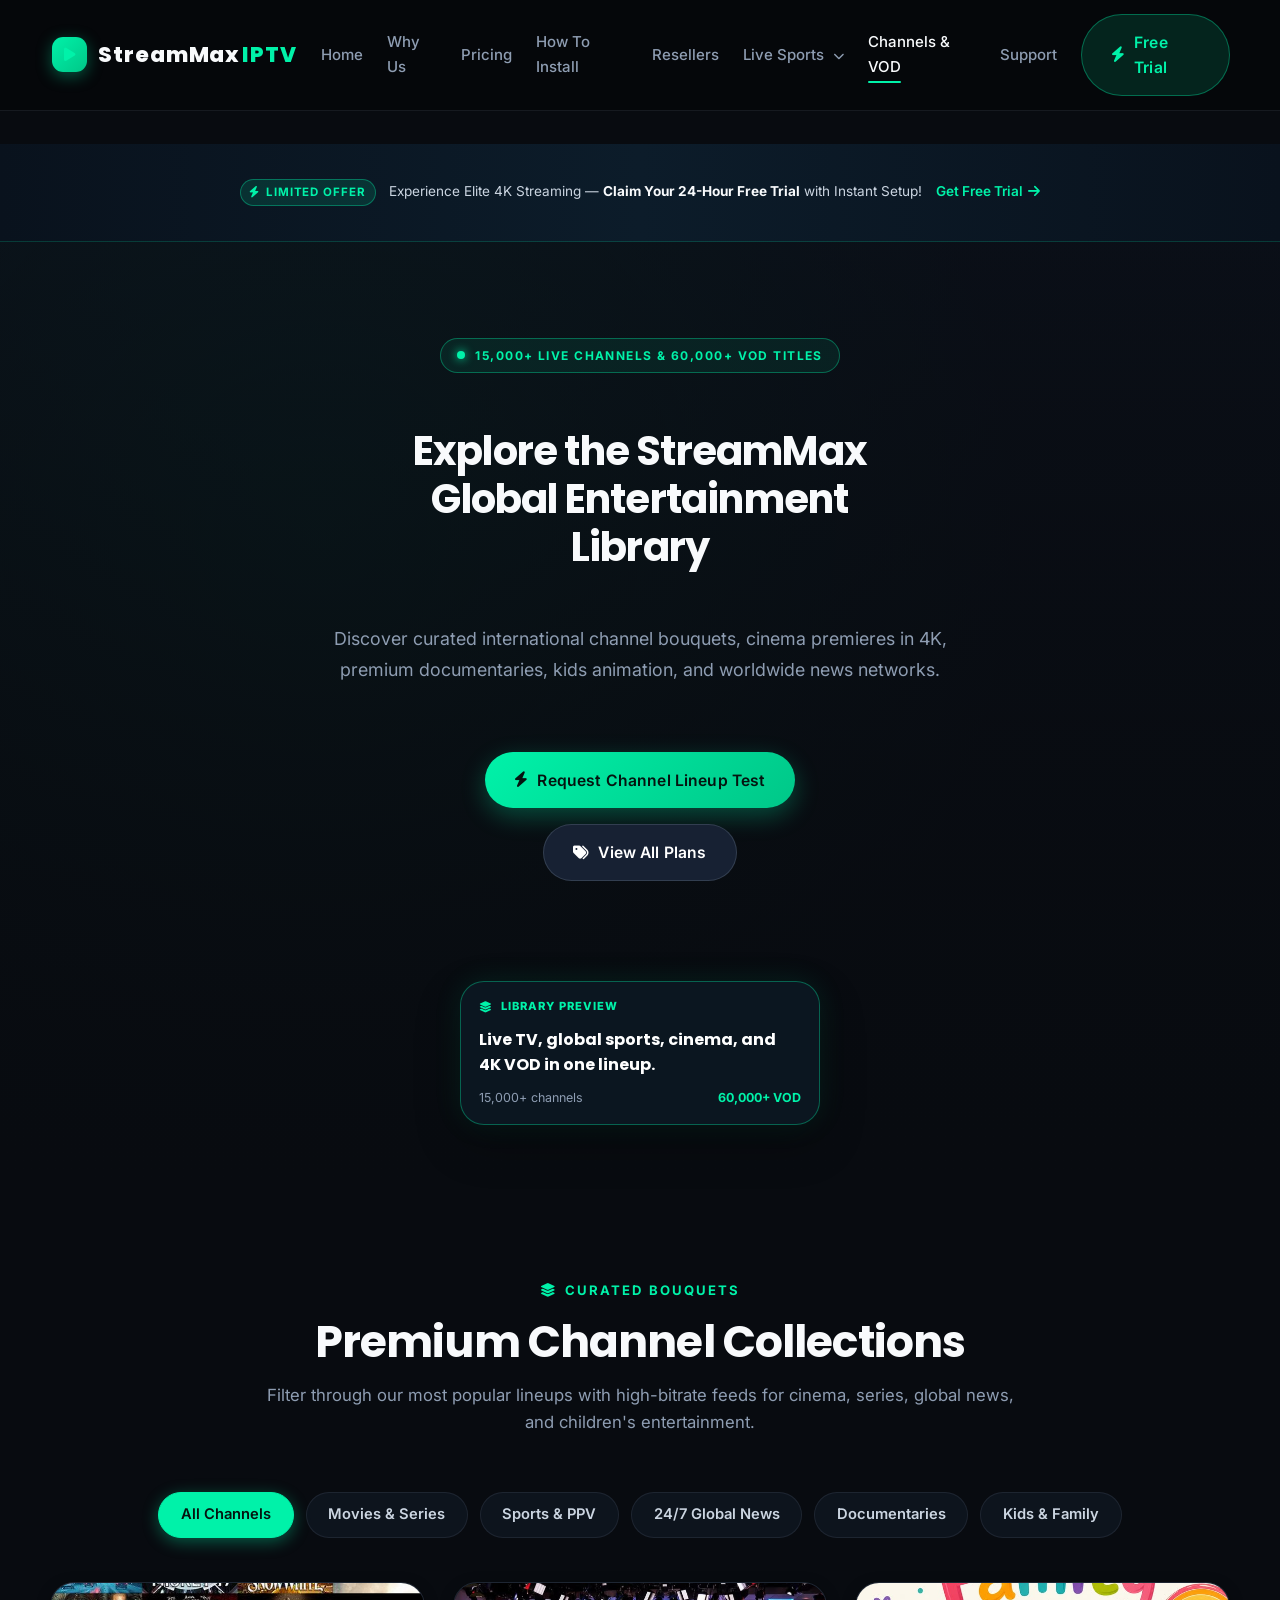
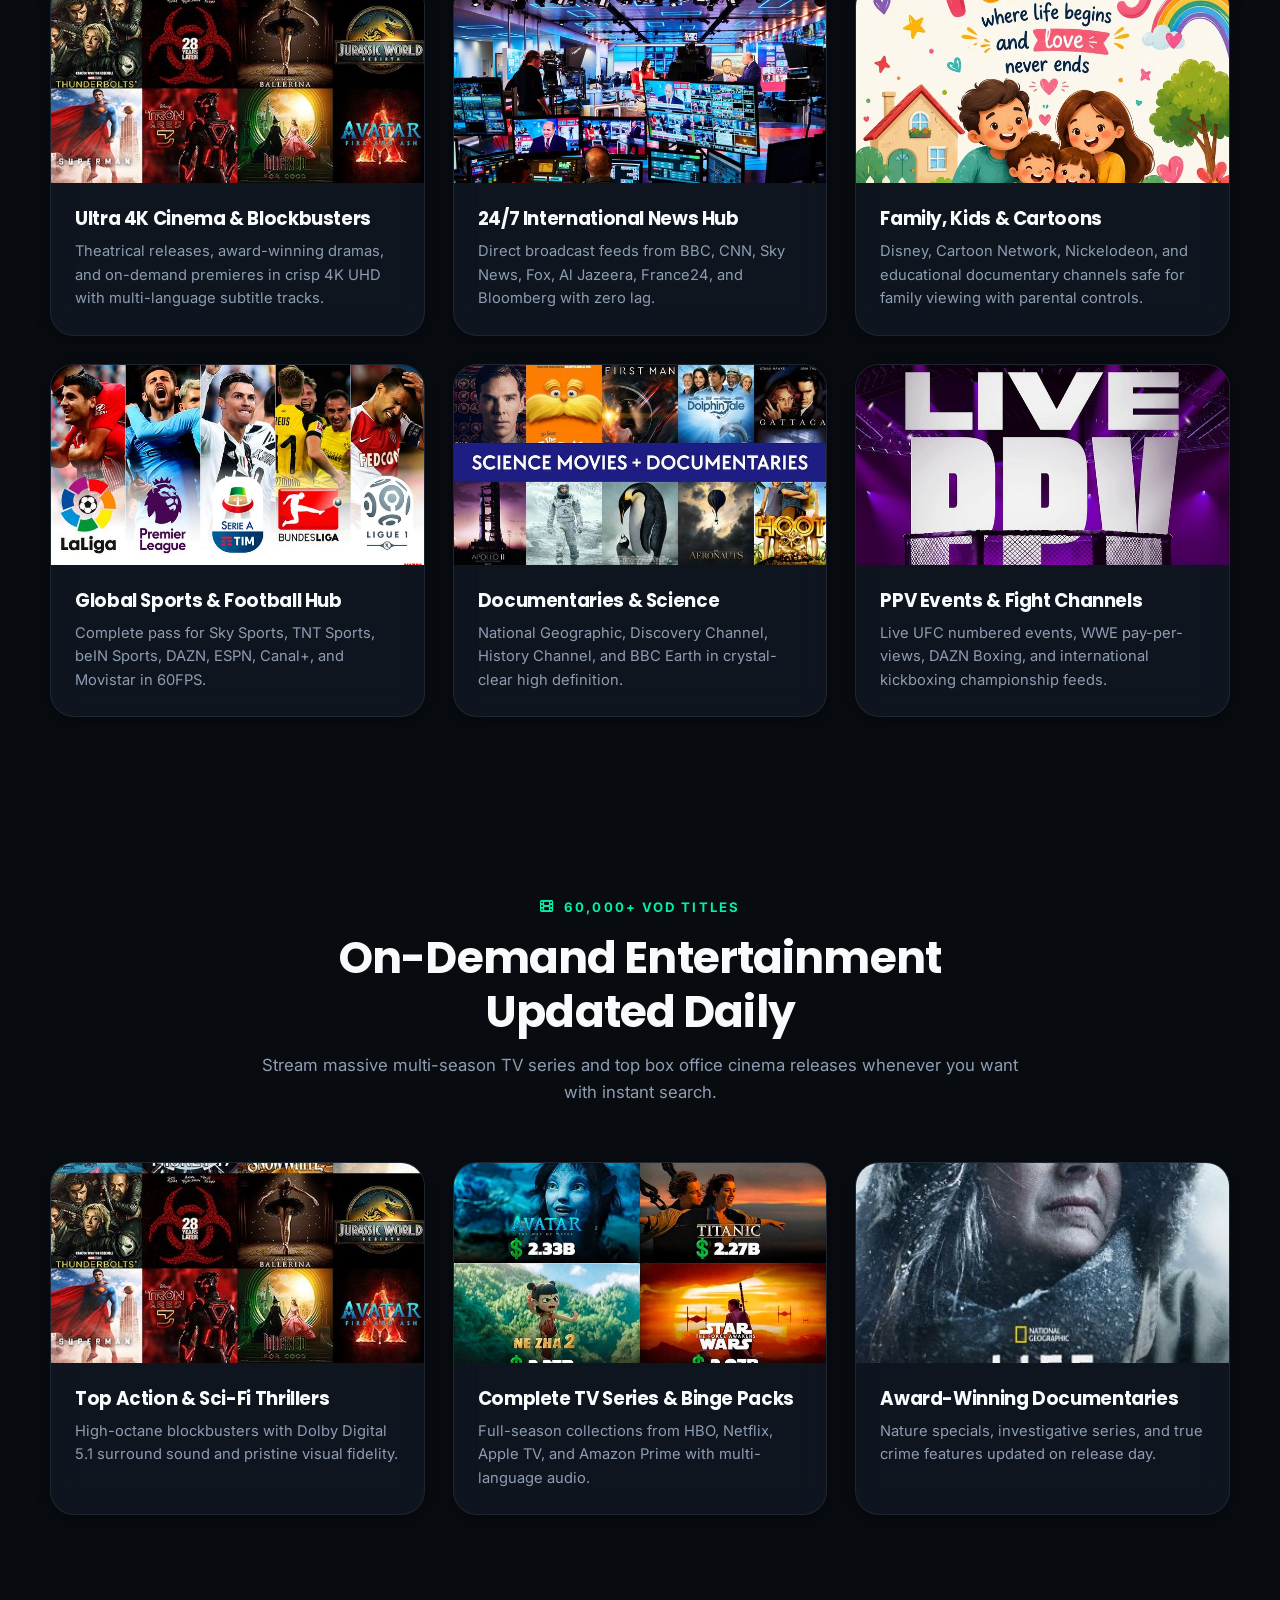
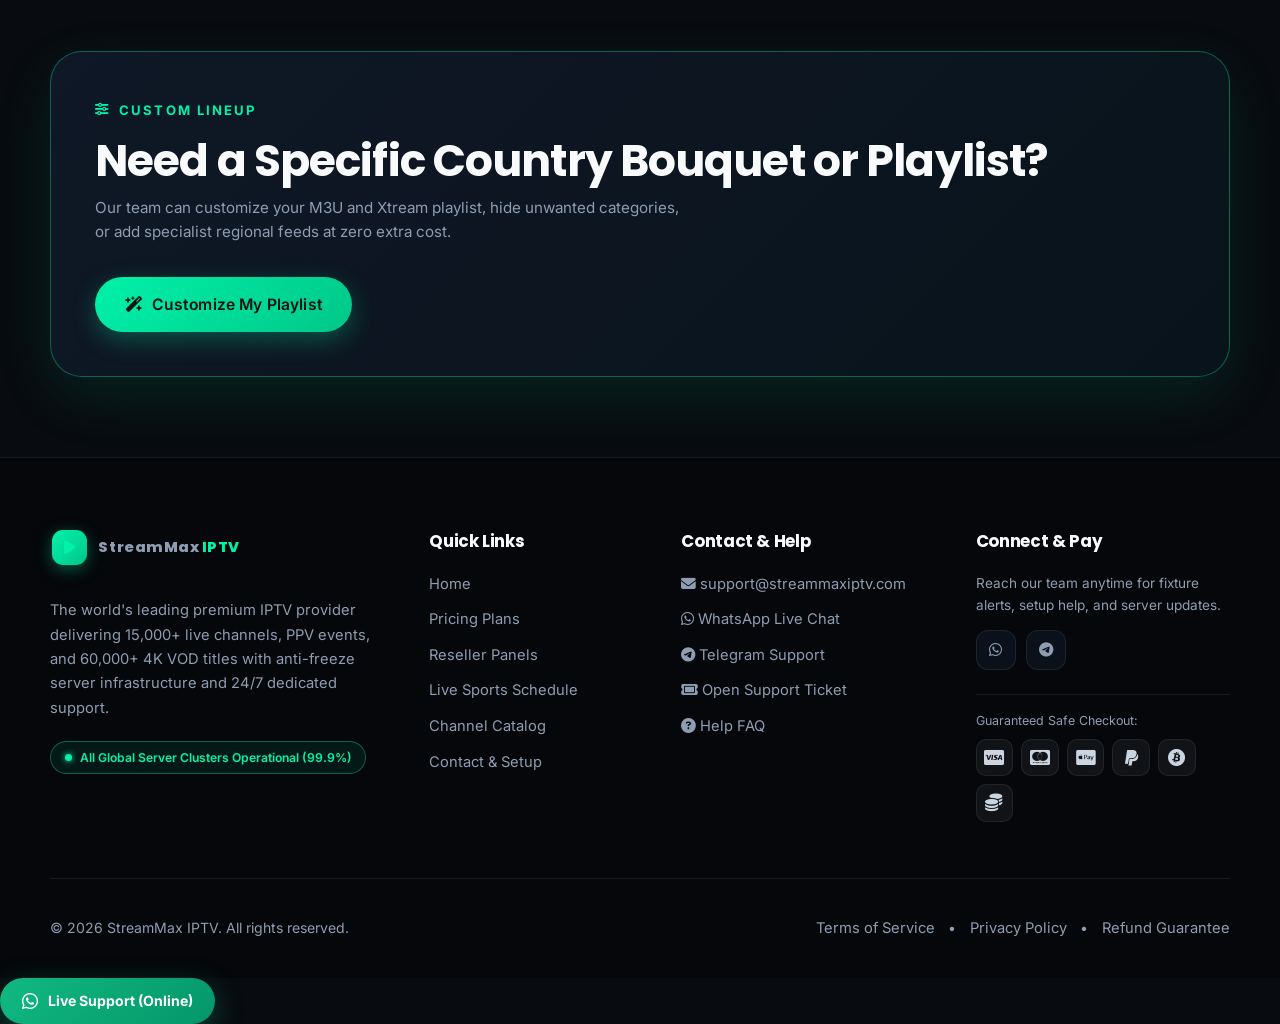
==== catalog.html @ e4f1ad10 "kjhgfdH" ====
<!DOCTYPE html>
<html lang="en">
<head>
  <meta charset="UTF-8" />
  <meta name="viewport" content="width=device-width, initial-scale=1.0" />
  <meta name="description" content="Browse the StreamMax IPTV channel list with 15,000+ live channels and 60,000+ 4K movies, series, sports, news, kids, and international VOD titles." />
  <meta name="keywords" content="IPTV channel list, IPTV VOD catalog, 4K movies IPTV, live sports channels, international IPTV channels, IPTV movies and series, premium IPTV lineup" />
  <title>15,000+ Live Channels and 60,000+ VOD Titles | StreamMax IPTV</title>
  <link rel="icon" type="image/svg+xml" href="assets/favicon.svg" />
  <link rel="canonical" href="https://streammaxiptv.com/catalog.html" />
  <meta property="og:type" content="website" />
  <meta property="og:site_name" content="StreamMax IPTV" />
  <meta property="og:url" content="https://streammaxiptv.com/catalog.html" />
  <meta property="og:title" content="15,000+ Live Channels and 60,000+ VOD Titles | StreamMax IPTV" />
  <meta property="og:description" content="Explore live sports, international TV, movies, series, documentaries, and 4K VOD in one IPTV catalog." />
  <meta property="og:image" content="https://streammaxiptv.com/assets/images/Premium%20Channel/Global%20Sports%20%26%20Football%20Hub.jpeg" />
  <meta name="twitter:card" content="summary_large_image" />
  <meta name="twitter:title" content="15,000+ Live Channels and 60,000+ VOD Titles | StreamMax IPTV" />
  <meta name="twitter:description" content="Discover the StreamMax IPTV live channel list and premium 4K VOD library." />
  <meta name="twitter:image" content="https://streammaxiptv.com/assets/images/Premium%20Channel/Global%20Sports%20%26%20Football%20Hub.jpeg" />
  <link rel="preconnect" href="https://fonts.googleapis.com" />
  <link rel="preconnect" href="https://fonts.gstatic.com" crossorigin />
  <link href="https://fonts.googleapis.com/css2?family=Inter:wght@300;400;500;600;700;800&family=Poppins:wght@500;600;700;800&family=Montserrat:wght@600;700;800&display=swap" rel="stylesheet" />
  <link rel="stylesheet" href="https://cdnjs.cloudflare.com/ajax/libs/font-awesome/6.5.2/css/all.min.css" />
  <link rel="stylesheet" href="assets/style.css" />
</head>
<body>
  <div class="page-shell">
    <!-- Top Announcement Bar -->
    <div class="top-announcement">
      <div class="container announcement-inner">
        <span class="announcement-badge"><i class="fa-solid fa-bolt"></i> LIMITED OFFER</span>
        <p class="announcement-text">Experience Elite 4K Streaming — <strong>Claim Your 24-Hour Free Trial</strong> with Instant Setup!</p>
        <a href="support.html#trial" class="announcement-link">Get Free Trial <i class="fa-solid fa-arrow-right"></i></a>
      </div>
    </div>

    <!-- Site Header -->
    <header class="site-header">
      <div class="container header-inner">
        <a href="index.html" class="brand" aria-label="StreamMax IPTV Home">
          <span class="brand-icon-wrapper"><i class="fa-solid fa-play logo-icon" aria-hidden="true"></i></span>
          StreamMax<span>IPTV</span>
        </a>
        <nav class="site-nav" id="main-nav" aria-label="Primary navigation">
          <ul class="nav-list">
            <li><a href="index.html#home">Home</a></li>
            <li><a href="index.html#features">Why Us</a></li>
            <li><a href="pricing.html">Pricing</a></li>
            <li><a href="install.html">How To Install</a></li>
            <li><a href="reseller.html">Resellers</a></li>
            <li class="nav-dropdown"><details><summary>Live Sports <i class="fa-solid fa-chevron-down"></i></summary><ul class="nav-dropdown-menu"><li><a href="football.html">Live Football</a></li><li><a href="sports.html">Live Sports</a></li></ul></details></li>
            <li><a href="catalog.html" class="active">Channels & VOD</a></li>
            <li><a href="support.html">Support</a></li>
          </ul>
        </nav>
        <div class="header-actions">
          <a href="support.html#trial" class="button button-header-trial"><i class="fa-solid fa-bolt"></i> Free Trial</a>
          <button class="nav-toggle" aria-controls="main-nav" aria-expanded="false" id="nav-toggle" aria-label="Toggle navigation menu">
            <span class="bar"></span>
            <span class="bar"></span>
            <span class="bar"></span>
          </button>
        </div>
      </div>
    </header>

    <main>
      <section class="page-hero page-hero--catalog">
        <div class="page-hero-background" aria-hidden="true"></div>
        <div class="page-hero-overlay"></div>
        <div class="container hero-content hero-content--small">
          <div class="hero-badge-pill">
            <span class="pulse-dot"></span>
            <span>15,000+ LIVE CHANNELS & 60,000+ VOD TITLES</span>
          </div>
          <h1>Explore the StreamMax Global Entertainment Library</h1>
          <p class="hero-text">Discover curated international channel bouquets, cinema premieres in 4K, premium documentaries, kids animation, and worldwide news networks.</p>
          <div class="hero-actions">
            <a href="support.html#trial" class="button button-primary"><i class="fa-solid fa-bolt"></i> Request Channel Lineup Test</a>
            <a href="pricing.html" class="button button-secondary"><i class="fa-solid fa-tags"></i> View All Plans</a>
          </div>
          <aside class="subpage-hero-preview" aria-label="Channel catalog preview">
            <span class="subpage-hero-preview__badge"><i class="fa-solid fa-layer-group"></i> Library Preview</span>
            <span class="subpage-hero-preview__title">Live TV, global sports, cinema, and 4K VOD in one lineup.</span>
            <span class="subpage-hero-preview__meta"><span>15,000+ channels</span><strong>60,000+ VOD</strong></span>
          </aside>
        </div>
      </section>

      <!-- Category Filter & Grid -->
      <section class="section reveal" aria-label="Channel categories filter">
        <div class="container section-heading">
          <span class="eyebrow"><i class="fa-solid fa-layer-group"></i> Curated Bouquets</span>
          <h2>Premium Channel Collections</h2>
          <p>Filter through our most popular lineups with high-bitrate feeds for cinema, series, global news, and children's entertainment.</p>
        </div>
        <div class="container filter-chips">
          <button class="chip active" type="button" data-filter="all">All Channels</button>
          <button class="chip" type="button" data-filter="movies">Movies & Series</button>
          <button class="chip" type="button" data-filter="sports">Sports & PPV</button>
          <button class="chip" type="button" data-filter="news">24/7 Global News</button>
          <button class="chip" type="button" data-filter="documentaries">Documentaries</button>
          <button class="chip" type="button" data-filter="kids">Kids & Family</button>
        </div>
        <div class="container catalog-grid" id="catalog-grid">
          <article class="catalog-card reveal" data-category="movies">
            <img src="assets/images/Premium Channel/Top Action & Sci-Fi Thrillers.jpeg" alt="Cinema and VOD" />
            <div>
              <h3>Ultra 4K Cinema & Blockbusters</h3>
              <p>Theatrical releases, award-winning dramas, and on-demand premieres in crisp 4K UHD with multi-language subtitle tracks.</p>
            </div>
          </article>
          <article class="catalog-card reveal" data-category="news">
            <img src="assets/images/Premium Channel/247 International News Hub.jpeg" alt="Global News" />
            <div>
              <h3>24/7 International News Hub</h3>
              <p>Direct broadcast feeds from BBC, CNN, Sky News, Fox, Al Jazeera, France24, and Bloomberg with zero lag.</p>
            </div>
          </article>
          <article class="catalog-card reveal" data-category="kids">
            <img src="assets/images/Premium Channel/Family, Kids & Cartoons.jpeg" alt="Family and Kids" />
            <div>
              <h3>Family, Kids & Cartoons</h3>
              <p>Disney, Cartoon Network, Nickelodeon, and educational documentary channels safe for family viewing with parental controls.</p>
            </div>
          </article>
          <article class="catalog-card reveal" data-category="sports">
            <img src="assets/images/Premium Channel/Global Sports & Football Hub.jpeg" alt="Live Sports Network" />
            <div>
              <h3>Global Sports & Football Hub</h3>
              <p>Complete pass for Sky Sports, TNT Sports, beIN Sports, DAZN, ESPN, Canal+, and Movistar in 60FPS.</p>
            </div>
          </article>
          <article class="catalog-card reveal" data-category="documentaries">
            <img src="assets/images/Premium Channel/Documentaries & Science.jpeg" alt="Documentaries & Science" />
            <div>
              <h3>Documentaries & Science</h3>
              <p>National Geographic, Discovery Channel, History Channel, and BBC Earth in crystal-clear high definition.</p>
            </div>
          </article>
          <article class="catalog-card reveal" data-category="sports">
            <img src="assets/images/Premium Channel/PPV Events & Fight Channels.jpeg" alt="PPV and Fight Action" />
            <div>
              <h3>PPV Events & Fight Channels</h3>
              <p>Live UFC numbered events, WWE pay-per-views, DAZN Boxing, and international kickboxing championship feeds.</p>
            </div>
          </article>
        </div>
      </section>

      <!-- VOD Showcase Section -->
      <section class="section section--alt reveal" aria-label="Video on demand showcase">
        <div class="container section-heading">
          <span class="eyebrow"><i class="fa-solid fa-film"></i> 60,000+ VOD Titles</span>
          <h2>On-Demand Entertainment Updated Daily</h2>
          <p>Stream massive multi-season TV series and top box office cinema releases whenever you want with instant search.</p>
        </div>
        <div class="container vod-grid">
          <article class="vod-card">
            <img src="assets/images/Premium Channel/Top Action & Sci-Fi Thrillers.jpeg" alt="Top Action Movies" />
            <div>
              <h3>Top Action & Sci-Fi Thrillers</h3>
              <p>High-octane blockbusters with Dolby Digital 5.1 surround sound and pristine visual fidelity.</p>
            </div>
          </article>
          <article class="vod-card">
            <img src="assets/images/Premium Channel/Complete TV Series & Binge Packs.jpeg" alt="Latest TV Series" />
            <div>
              <h3>Complete TV Series & Binge Packs</h3>
              <p>Full-season collections from HBO, Netflix, Apple TV, and Amazon Prime with multi-language audio.</p>
            </div>
          </article>
          <article class="vod-card">
            <img src="assets/images/Premium Channel/Award-Winning Documentaries.jpeg" alt="Nature and Culture Documentaries" />
            <div>
              <h3>Award-Winning Documentaries</h3>
              <p>Nature specials, investigative series, and true crime features updated on release day.</p>
            </div>
          </article>
        </div>
      </section>

      <!-- Custom Playlist Support Card -->
      <section class="section reveal contact-highlight">
        <div class="container contact-card">
          <div>
            <span class="eyebrow"><i class="fa-solid fa-sliders"></i> Custom Lineup</span>
            <h2>Need a Specific Country Bouquet or Playlist?</h2>
            <p>Our team can customize your M3U and Xtream playlist, hide unwanted categories, or add specialist regional feeds at zero extra cost.</p>
          </div>
          <a href="support.html#contact-form" class="button button-primary"><i class="fa-solid fa-wand-magic-sparkles"></i> Customize My Playlist</a>
        </div>
      </section>
    </main>

    <!-- FOOTER -->
    <footer class="site-footer">
      <div class="container footer-grid">
        <div class="footer-col-main">
          <a href="index.html" class="brand footer-brand"><span class="brand-icon-wrapper"><i class="fa-solid fa-play logo-icon" aria-hidden="true"></i></span>StreamMax<span>IPTV</span></a>
          <p class="footer-desc">The world's leading premium IPTV provider delivering 15,000+ live channels, PPV events, and 60,000+ 4K VOD titles with anti-freeze server infrastructure and 24/7 dedicated support.</p>
          <div class="footer-status-pill"><span class="status-indicator"></span><span>All Global Server Clusters Operational (99.9%)</span></div>
        </div>
        <div>
          <h3>Quick Links</h3>
          <ul>
            <li><a href="index.html#home">Home</a></li>
            <li><a href="pricing.html">Pricing Plans</a></li>
            <li><a href="reseller.html">Reseller Panels</a></li>
            <li><a href="sports.html">Live Sports Schedule</a></li>
            <li><a href="catalog.html">Channel Catalog</a></li>
            <li><a href="support.html">Contact & Setup</a></li>
          </ul>
        </div>
        <div>
          <h3>Contact & Help</h3>
          <ul>
            <li><a href="mailto:support@streammaxiptv.com"><i class="fa-solid fa-envelope"></i> support@streammaxiptv.com</a></li>
            <li><a href="support.html#contact-form"><i class="fa-brands fa-whatsapp"></i> WhatsApp Live Chat</a></li>
            <li><a href="support.html#contact-form"><i class="fa-brands fa-telegram"></i> Telegram Support</a></li>
            <li><a href="support.html#contact-form"><i class="fa-solid fa-ticket"></i> Open Support Ticket</a></li>
            <li><a href="index.html#faq"><i class="fa-solid fa-circle-question"></i> Help FAQ</a></li>
          </ul>
        </div>
        <div>
          <h3>Connect & Pay</h3>
          <p class="footer-subtext">Reach our team anytime for fixture alerts, setup help, and server updates.</p>
          <div class="footer-icon-row" aria-label="Support channels">
            <a href="support.html#contact-form" class="footer-icon-placeholder" aria-label="WhatsApp" title="WhatsApp"><i class="fa-brands fa-whatsapp"></i></a>
            <a href="support.html#contact-form" class="footer-icon-placeholder" aria-label="Telegram" title="Telegram"><i class="fa-brands fa-telegram"></i></a>
            </div>
          <div class="footer-payment-wrapper">
            <span class="payment-title">Guaranteed Safe Checkout:</span>
            <div class="footer-payment-placeholders" aria-label="Supported payment methods">
              <span class="payment-placeholder" title="Visa Card"><i class="fa-brands fa-cc-visa"></i></span>
              <span class="payment-placeholder" title="Mastercard"><i class="fa-brands fa-cc-mastercard"></i></span>
              <span class="payment-placeholder" title="Apple Pay"><i class="fa-brands fa-cc-apple-pay"></i></span>
              <span class="payment-placeholder" title="PayPal"><i class="fa-brands fa-paypal"></i></span>
              <span class="payment-placeholder" title="Bitcoin / Crypto"><i class="fa-brands fa-bitcoin"></i></span>
              <span class="payment-placeholder" title="USDT Tether"><i class="fa-solid fa-coins"></i></span>
            </div>
          </div>
        </div>
      </div>
      <div class="container footer-bottom">
        <div class="footer-bottom-inner">
          <p>&copy; 2026 StreamMax IPTV. All rights reserved.</p>
          <div class="footer-bottom-links"><a href="terms.html">Terms of Service</a><span>•</span><a href="privacy.html">Privacy Policy</a><span>•</span><a href="terms.html#refund">Refund Guarantee</a></div>
        </div>
      </div>
    </footer>
    <button class="back-to-top" aria-label="Back to top" title="Scroll to top"><i class="fa-solid fa-arrow-up" aria-hidden="true"></i></button>
    <a class="sticky-cta" href="support.html#contact-form" aria-label="Chat with Support on WhatsApp"><i class="fa-brands fa-whatsapp" aria-hidden="true"></i><span>Live Support (Online)</span></a>
  </div>
  <script src="assets/script.js"></script>
</body>
</html>
---- assets/style.css ----
﻿/* ==========================================================================
   STREAMMAX IPTV — WORLD CLASS DESIGN SYSTEM
   1. Base: Deep Obsidian Charcoal (#080b10 / #0c1017)
   2. Surface: Sleek Slate Glassmorphism (rgba(18, 25, 38, 0.75))
   3. Accent: Electric Neon Mint (#00f2a9 / #00df9a) & Warm Gold for ratings
   ========================================================================== */

:root {
  color-scheme: dark;
  font-family: 'Inter', system-ui, -apple-system, BlinkMacSystemFont, 'Segoe UI', Roboto, sans-serif;
  font-size: 16px;
  line-height: 1.6;
  color: #f1f5f9;

  /* Palette */
  --bg: #080b10;
  --bg-deep: #05070a;
  --bg-subtle: #0d121b;
  --bg-card: #121926;

  --surface: rgba(18, 25, 38, 0.72);
  --surface-solid: #121a28;
  --surface-strong: #172133;
  --surface-soft: rgba(22, 32, 48, 0.45);
  --surface-card: rgba(18, 25, 38, 0.85);
  --surface-hover: rgba(26, 37, 56, 0.95);

  --border: rgba(148, 163, 184, 0.12);
  --border-light: rgba(148, 163, 184, 0.22);
  --border-accent: rgba(0, 242, 169, 0.35);

  --text: #f8fafc;
  --text-dim: #cbd5e1;
  --muted: #8e9db2;

  --accent: #00f2a9;
  --accent-glow: rgba(0, 242, 169, 0.35);
  --accent-soft: rgba(0, 242, 169, 0.12);
  --accent-dark: #00c788;
  --accent-light: #48fcd0;

  --primary: var(--accent);
  --primary-soft: var(--accent-soft);
  --gold: #fbbf24;
  --gold-soft: rgba(251, 191, 36, 0.15);
  --danger: #ff5569;

  --shadow-sm: 0 4px 14px rgba(0, 0, 0, 0.35);
  --shadow: 0 20px 50px rgba(0, 0, 0, 0.5);
  --shadow-lg: 0 30px 80px rgba(0, 0, 0, 0.65);
  --shadow-accent: 0 10px 35px rgba(0, 242, 169, 0.25);
  --radius-sm: 12px;
  --radius-md: 18px;
  --radius-lg: 24px;
  --radius-xl: 32px;
}

* {
  box-sizing: border-box;
}

html {
  scroll-behavior: smooth;
}

body {
  margin: 0;
  min-height: 100vh;
  padding-top: 4.5rem;
  background: var(--bg);
  color: var(--text);
  overflow-x: hidden;
  -webkit-font-smoothing: antialiased;
}

img,
picture,
video {
  max-width: 100%;
  display: block;
}

button,
a,
input,
textarea,
select {
  font: inherit;
}

button {
  border: none;
  cursor: pointer;
}

ul {
  list-style: none;
  margin: 0;
  padding: 0;
}

a {
  color: inherit;
  text-decoration: none;
}

.sr-only {
  position: absolute;
  width: 1px;
  height: 1px;
  padding: 0;
  margin: -1px;
  overflow: hidden;
  clip: rect(0, 0, 0, 0);
  white-space: nowrap;
  border: 0;
}

.page-shell {
  position: relative;
  overflow: hidden;
}

.container {
  width: min(1180px, calc(100% - 2.5rem));
  margin: 0 auto;
}

/* --- Top Announcement Bar --- */
.top-announcement {
  background: linear-gradient(90deg, #09121d 0%, #0c1c2a 50%, #09121d 100%);
  border-bottom: 1px solid rgba(0, 242, 169, 0.18);
  padding: 0.55rem 0;
  margin-top: 4.5rem;
  font-size: 0.85rem;
  color: var(--text-dim);
  position: relative;
  z-index: 101;
}

.announcement-inner {
  display: flex;
  align-items: center;
  justify-content: center;
  gap: 0.85rem;
  flex-wrap: wrap;
  text-align: center;
  padding: 15px;

}

.announcement-badge {
  display: inline-flex;
  align-items: center;
  gap: 0.35rem;
  padding: 0.2rem 0.55rem;
  background: var(--accent-soft);
  color: var(--accent);
  border: 1px solid var(--border-accent);
  border-radius: 999px;
  font-size: 0.72rem;
  font-weight: 700;
  letter-spacing: 0.08em;
}

.announcement-text strong {
  color: var(--text);
}

.announcement-link {
  color: var(--accent);
  font-weight: 600;
  display: inline-flex;
  align-items: center;
  gap: 0.35rem;
  transition: color 0.2s ease, transform 0.2s ease;
}

.announcement-link:hover {
  color: var(--accent-light);
  transform: translateX(2px);
}

/* --- Header & Navigation --- */
.site-header {
  position: fixed !important;
  top: 0 !important;
  left: 0 !important;
  width: 100% !important;
  z-index: 9999 !important;
  background: var(--bg-deep);
  border-bottom: 1px solid var(--border);
  transition: background 0.3s ease, border-color 0.3s ease;
}

.header-inner {
  display: flex;
  align-items: center;
  justify-content: space-between;
  gap: 1.5rem;
  padding: 0.85rem 0;
}

.brand {
  display: inline-flex;
  align-items: center;
  font-family: 'Poppins', sans-serif;
  font-size: 1.35rem;
  letter-spacing: 0.04em;
  font-weight: 800;
  color: var(--text);
}

.brand-icon-wrapper {
  display: inline-flex;
  align-items: center;
  justify-content: center;
  width: 2.2rem;
  height: 2.2rem;
  margin-right: 0.7rem;
  background: linear-gradient(135deg, var(--accent), var(--accent-dark));
  color: #051410;
  border-radius: 11px;
  font-size: 0.95rem;
  box-shadow: 0 4px 16px rgba(0, 242, 169, 0.35);
}

.brand span {
  color: var(--accent);
  margin-left: 2px;
}

.site-nav {
  display: flex;
}

.nav-list {
  display: flex;
  align-items: center;
  gap: 1.5rem;
}

.nav-list a {
  color: var(--muted);
  font-size: 0.94rem;
  font-weight: 500;
  transition: color 0.2s ease;
  position: relative;
  padding: 0.4rem 0;
}

.nav-list a:hover,
.nav-list a.active {
  color: var(--text);
}

.nav-list a::after {
  content: '';
  position: absolute;
  left: 0;
  bottom: 0;
  width: 100%;
  height: 2px;
  background: var(--accent);
  opacity: 0;
  transform: translateY(4px);
  transition: opacity 0.2s ease, transform 0.2s ease;
  border-radius: 999px;
}

.nav-list a:hover::after,
.nav-list a.active::after {
  opacity: 1;
  transform: translateY(0);
}

.nav-dropdown {
  position: relative;
}

.nav-dropdown summary {
  list-style: none;
  cursor: pointer;
  color: var(--muted);
  font-size: 0.94rem;
  font-weight: 500;
  padding: 0.4rem 0;
  white-space: nowrap;
}

.nav-dropdown summary::-webkit-details-marker {
  display: none;
}

.nav-dropdown summary i {
  margin-left: 0.3rem;
  font-size: 0.7rem;
  transition: transform 0.2s ease;
}

.nav-dropdown[open] summary i {
  transform: rotate(180deg);
}

.nav-dropdown summary:hover,
.nav-dropdown[open] summary {
  color: var(--text);
}

.nav-dropdown-menu {
  position: absolute;
  top: calc(100% + 0.75rem);
  left: 50%;
  min-width: 11rem;
  padding: 0.45rem;
  display: grid;
  gap: 0.2rem;
  transform: translateX(-50%);
  background: rgba(8, 12, 18, 0.98);
  border: 1px solid var(--border);
  border-radius: var(--radius-md);
  box-shadow: var(--shadow-lg);
  z-index: 40;
}

.nav-dropdown-menu a {
  display: block;
  padding: 0.65rem 0.75rem;
  border-radius: var(--radius-sm);
  white-space: nowrap;
}

.nav-dropdown-menu a:hover {
  background: var(--accent-soft);
}

.header-actions {
  display: flex;
  align-items: center;
  gap: 0.85rem;
}

.button-header-trial {
  background: var(--accent-soft);
  color: var(--accent);
  border: 1px solid var(--border-accent);
  padding: 0.55rem 1.15rem;
  border-radius: 999px;
  font-size: 0.88rem;
  font-weight: 600;
  display: inline-flex;
  align-items: center;
  gap: 0.45rem;
  transition: all 0.25s ease;
}

.button-header-trial:hover {
  background: var(--accent);
  color: #051410;
  box-shadow: 0 4px 16px rgba(0, 242, 169, 0.35);
  transform: translateY(-1px);
}

.nav-toggle {
  display: none;
  width: 2.6rem;
  height: 2.6rem;
  background: var(--surface-soft);
  border: 1px solid var(--border);
  border-radius: 12px;
  padding: 0.45rem;
  place-items: center;
}

.nav-toggle .bar {
  width: 1.45rem;
  height: 2px;
  border-radius: 999px;
  background: var(--text);
  transition: 0.3s ease;
}

.nav-toggle[aria-expanded="true"] .bar:nth-child(1) {
  transform: translateY(0.45rem) rotate(45deg);
}

.nav-toggle[aria-expanded="true"] .bar:nth-child(2) {
  opacity: 0;
}

.nav-toggle[aria-expanded="true"] .bar:nth-child(3) {
  transform: translateY(-0.45rem) rotate(-45deg);
}

/* --- Typography & Headings --- */
h1,
h2,
h3,
h4 {
  margin: 0;
  font-family: 'Poppins', sans-serif;
  color: var(--text);
  font-weight: 700;
  letter-spacing: -0.02em;
}

h1 {
  font-size: clamp(2.4rem, 4vw + 1rem, 4.2rem);
  line-height: 1.12;
  max-width: 18ch;
}

h2 {
  font-size: clamp(1.85rem, 2.5vw + 1rem, 2.75rem);
  line-height: 1.22;
}

h3 {
  font-size: 1.25rem;
  line-height: 1.35;
}

h4 {
  font-size: 1.1rem;
}

.eyebrow {
  display: inline-flex;
  align-items: center;
  gap: 0.5rem;
  font-size: 0.82rem;
  text-transform: uppercase;
  letter-spacing: 0.16em;
  font-weight: 700;
  color: var(--accent);
  margin-bottom: 0.85rem;
}

.eyebrow i {
  font-size: 0.85rem;
}

/* --- Buttons --- */
.button {
  display: inline-flex;
  align-items: center;
  justify-content: center;
  gap: 0.55rem;
  padding: 0.95rem 1.85rem;
  border-radius: 999px;
  font-weight: 600;
  font-size: 0.98rem;
  letter-spacing: 0.01em;
  transition: transform 0.25s cubic-bezier(0.16, 1, 0.3, 1), box-shadow 0.25s ease, background 0.25s ease, border-color 0.25s ease, color 0.25s ease;
  cursor: pointer;
}

.button-primary {
  background: linear-gradient(135deg, var(--accent) 0%, var(--accent-dark) 100%);
  color: #051410;
  box-shadow: 0 8px 24px rgba(0, 242, 169, 0.28);
}

.hero-actions .button-primary,
.hero-actions .button-primary:hover {
  color: #051410;
}

.button-primary:hover {
  background: linear-gradient(135deg, var(--accent-light) 0%, var(--accent) 100%);
  transform: translateY(-2px);
  box-shadow: 0 12px 30px rgba(0, 242, 169, 0.42);
  color: #04100c;
}

.button-secondary {
  background: var(--surface-strong);
  color: var(--text);
  border: 1px solid var(--border-light);
}

.hero-actions .button-secondary,
.hero-actions .button-secondary:hover,
.hero-actions .button-outline,
.hero-actions .button-outline:hover {
  color: #ffffff;
}

.button-secondary:hover {
  background: var(--surface-hover);
  border-color: rgba(255, 255, 255, 0.25);
  transform: translateY(-2px);
  color: #fff;
}

.button-outline {
  background: transparent;
  color: var(--text);
  border: 1px solid var(--border-light);
}

.button-outline:hover {
  background: var(--surface-soft);
  border-color: var(--accent);
  color: var(--accent);
  transform: translateY(-2px);
}

.button-whatsapp {
  background: linear-gradient(135deg, #25d366 0%, #128c7e 100%);
  color: #f5fff9;
  box-shadow: 0 12px 28px rgba(37, 211, 102, 0.28);
}

.hero-actions .button-whatsapp,
.hero-actions .button-whatsapp:hover {
  color: #ffffff;
}

.button-whatsapp:hover {
  background: linear-gradient(135deg, #3ae07a 0%, #19a871 100%);
  transform: translateY(-2px);
  box-shadow: 0 14px 32px rgba(37, 211, 102, 0.4);
  color: #fff;
}

.button-large {
  padding: 1.1rem 2.2rem;
  font-size: 1.05rem;
}

.button-full {
  width: 100%;
}

.button-glow {
  animation: pulse-glow 3s infinite alternate;
}

@keyframes pulse-glow {
  0% {
    box-shadow: 0 8px 24px rgba(0, 242, 169, 0.3);
  }

  100% {
    box-shadow: 0 12px 36px rgba(0, 242, 169, 0.55);
  }
}

/* --- Hero Section --- */
.hero,
.page-hero {
  position: relative;
  min-height: 92vh;
  display: flex;
  align-items: center;
  overflow: hidden;
  padding: 4.5rem 0 5.5rem;
}

.hero-background,
.page-hero-background {
  position: absolute;
  inset: 0;
  background: radial-gradient(circle at 50% 30%, rgba(0, 242, 169, 0.12) 0%, transparent 65%), var(--bg);
  overflow: hidden;
}

.hero-background video,
.page-hero-background video {
  position: absolute;
  top: 0;
  left: 0;
  width: 100%;
  height: 100%;
  object-fit: cover;
  opacity: 0.28;
  filter: saturate(1.2) contrast(1.1);
  z-index: 0;
  margin: 0;
  padding: 0;
  border: 0;
  display: block;
  pointer-events: none;
}

.desktop-video {
  display: none;
}

.mobile-video {
  display: block;
}

@media (max-width: 768px) {

  .hero-background video,
  .page-hero-background video {
    position: absolute;
    top: 0;
    left: 0;
    width: 100%;
    height: 100%;
    object-fit: cover;
    z-index: 0;
  }
}

@media (min-width: 768px) {
  .desktop-video {
    display: block;
  }

  .mobile-video {
    display: none;
  }
}

.hero-overlay,
.page-hero-overlay {
  position: absolute;
  inset: 0;
  background: linear-gradient(180deg, rgba(8, 11, 16, 0.72) 0%, rgba(8, 11, 16, 0.92) 80%, var(--bg) 100%);
  z-index: 1;
}

.hero-content {
  position: relative;
  z-index: 2;
  max-width: 1180px;
  display: grid;
  grid-template-columns: minmax(0, 1.3fr) minmax(280px, 0.7fr);
  align-items: center;
  gap: 2rem;
}

.hero-copy {
  max-width: 720px;
}

.hero-badge-pill {
  display: inline-flex;
  align-items: center;
  gap: 0.65rem;
  padding: 0.45rem 1rem;
  background: rgba(0, 242, 169, 0.08);
  border: 1px solid var(--border-accent);
  border-radius: 999px;
  font-size: 0.75rem;
  font-weight: 700;
  letter-spacing: 0.12em;
  color: var(--accent);
  margin-bottom: 1.35rem;
}

.pulse-dot {
  width: 8px;
  height: 8px;
  background: var(--accent);
  border-radius: 50%;
  box-shadow: 0 0 10px var(--accent);
  animation: pulse-ring 2s infinite;
}

@keyframes pulse-ring {
  0% {
    transform: scale(0.95);
    opacity: 0.8;
  }

  50% {
    transform: scale(1.3);
    opacity: 1;
  }

  100% {
    transform: scale(0.95);
    opacity: 0.8;
  }
}

.hero-text {
  font-size: 1.12rem;
  line-height: 1.7;
  color: var(--muted);
  margin: 1.35rem 0 2.2rem;
  max-width: 680px;
}

.hero-actions {
  display: flex;
  flex-wrap: wrap;
  gap: 1rem;
  margin-bottom: 2.75rem;
}

.hero-panel {
  position: relative;
  background: rgba(15, 22, 32, 0.8);
  border: 1px solid rgba(148, 163, 184, 0.16);
  border-radius: 24px;
  box-shadow: 0 30px 70px rgba(0, 0, 0, 0.38);
  padding: 1.5rem;
  backdrop-filter: blur(18px);
  -webkit-backdrop-filter: blur(18px);
  margin: 12px;
}

.hero-panel::before {
  content: "";
  position: absolute;
  inset: 1px;
  border-radius: 23px;
  background: linear-gradient(135deg, rgba(0, 242, 169, 0.1), rgba(255, 255, 255, 0.02), rgba(0, 242, 169, 0.02));
  pointer-events: none;
}

.panel-badge,
.hero-panel>* {
  position: relative;
  z-index: 1;
}

.panel-badge {
  display: inline-flex;
  align-items: center;
  gap: 0.5rem;
  padding: 0.5rem 0.8rem;
  border-radius: 999px;
  background: rgba(0, 242, 169, 0.08);
  border: 1px solid rgba(0, 242, 169, 0.2);
  color: var(--accent);
  font-size: 0.7rem;
  letter-spacing: 0.12em;
  font-weight: 700;
  margin-bottom: 1.25rem;
}

.panel-topline {
  display: flex;
  align-items: flex-end;
  justify-content: space-between;
  gap: 1rem;
  margin-bottom: 1.25rem;
}

.panel-title {
  font-size: 0.95rem;
  color: var(--text-dim);
  letter-spacing: 0.08em;
  text-transform: uppercase;
}

.panel-price {
  font-size: 2rem;
  font-weight: 800;
  letter-spacing: -0.04em;
  color: var(--text);
}

.panel-price span {
  font-size: 0.85rem;
  color: var(--muted);
}

.panel-list {
  list-style: none;
  margin: 0 0 1.5rem;
  padding: 0;
  display: grid;
  gap: 0.85rem;
}

.panel-list li {
  display: flex;
  align-items: center;
  gap: 0.7rem;
  color: var(--text-dim);
  font-size: 0.95rem;
}

.panel-list li i {
  color: var(--accent);
  font-size: 0.72rem;
  width: 1.2rem;
  height: 1.2rem;
  display: inline-flex;
  align-items: center;
  justify-content: center;
  background: rgba(0, 242, 169, 0.1);
  border-radius: 50%;
}

.panel-footer {
  display: flex;
  align-items: center;
  justify-content: space-between;
  gap: 1rem;
  padding-top: 1rem;
  border-top: 1px solid var(--border);
}

.rating-label {
  display: block;
  font-size: 0.76rem;
  letter-spacing: 0.1em;
  text-transform: uppercase;
  color: var(--muted);
}

.panel-footer strong {
  font-size: 1.45rem;
  color: var(--text);
}

.stars {
  color: #fbbf24;
  letter-spacing: 0.15em;
  font-size: 1rem;
}

.hero-highlights {
  display: flex;
  flex-wrap: wrap;
  gap: 1rem 1.85rem;
  color: var(--text-dim);
  font-size: 0.92rem;
  font-weight: 500;
  border-top: 1px solid var(--border);
  padding-top: 1.75rem;
  margin-left: 1.75rem;
}

.hero-highlight-item {
  display: inline-flex;
  align-items: center;
  gap: 0.6rem;
}

.hero-highlight-item i {
  color: var(--accent);
  font-size: 0.95rem;
}

/* --- Stats Section & Ribbon --- */
.stats-section {
  padding: 3.5rem 0 4.5rem;
  background: linear-gradient(180deg, var(--bg) 0%, #0b0f16 100%);
}

.stats-grid {
  display: grid;
  grid-template-columns: repeat(4, 1fr);
  gap: 1.5rem;
}

.stat-card {
  background: var(--surface);
  backdrop-filter: blur(16px);
  -webkit-backdrop-filter: blur(16px);
  border: 1px solid var(--border);
  border-radius: var(--radius-lg);
  padding: 1.85rem 1.5rem;
  text-align: center;
  box-shadow: var(--shadow-sm);
  transition: transform 0.3s ease, border-color 0.3s ease, box-shadow 0.3s ease;
}

.stat-card:hover {
  transform: translateY(-4px);
  border-color: var(--border-accent);
  box-shadow: var(--shadow-accent);
}

.stat-icon-wrapper {
  display: flex;
  justify-content: center;
  margin-bottom: 0.85rem;
}

.stat-icon {
  width: 3.2rem;
  height: 3.2rem;
  display: inline-flex;
  align-items: center;
  justify-content: center;
  background: var(--accent-soft);
  border: 1px solid var(--border-accent);
  border-radius: 16px;
  font-size: 1.3rem;
  color: var(--accent);
}

.stat-number-wrap {
  min-height: 3.4rem;
  display: flex;
  align-items: center;
  justify-content: center;
}

.stat-value {
  font-family: 'Montserrat', sans-serif;
  font-size: clamp(2.1rem, 2.8vw, 2.75rem);
  font-weight: 800;
  color: var(--text);
  line-height: 1.1;
}

.stat-card h3 {
  font-size: 1.05rem;
  margin: 0.4rem 0 0.25rem;
}

.stat-subtext {
  font-size: 0.84rem;
  color: var(--muted);
}

.device-ribbon {
  margin-top: 2.25rem;
  background: var(--surface-soft);
  border: 1px solid var(--border);
  border-radius: var(--radius-md);
  padding: 1rem 1.5rem;
  display: flex;
  align-items: center;
  justify-content: space-between;
  gap: 1.25rem;
  flex-wrap: wrap;
}

.device-ribbon-label {
  font-size: 0.88rem;
  color: var(--muted);
  font-weight: 500;
}

.device-badge-row {
  display: flex;
  flex-wrap: wrap;
  gap: 0.65rem;
}

.device-badge {
  display: inline-flex;
  align-items: center;
  gap: 0.45rem;
  background: rgba(255, 255, 255, 0.05);
  border: 1px solid var(--border);
  padding: 0.35rem 0.8rem;
  border-radius: 999px;
  font-size: 0.82rem;
  line-height: 1.4;
  color: var(--text-dim);
  transition: all 0.3s ease;
  cursor: default;
}

.device-badge:hover {
  background: rgba(255, 255, 255, 0.09);
  border-color: rgba(0, 242, 169, 0.55);
  color: var(--text, #f8fafc);
  transform: translateY(-2px);
  box-shadow: 0 6px 18px rgba(0, 0, 0, 0.35), 0 0 0 3px rgba(0, 242, 169, 0.08);
}

.device-badge i {
  color: var(--accent);
  flex: 0 0 auto;
  font-size: 0.95em;
  transition: transform 0.3s ease;
}

.device-badge:hover i {
  transform: scale(1.12);
}

@media (prefers-reduced-motion: reduce) {

  .device-badge,
  .device-badge i {
    transition: none;
  }

  .device-badge:hover {
    transform: none;
  }
}

/* --- Football page content --- */
.football-hero {
  position: relative;
  isolation: isolate;
  max-width: 800px;
  margin: 0 auto 1.5rem;
  padding: clamp(4.5rem, 9vw, 7rem) clamp(1rem, 4vw, 2rem) clamp(3.5rem, 7vw, 5.5rem);
  text-align: center;
}

.football-hero::before {
  position: absolute;
  inset: 0;
  z-index: -1;
  background: radial-gradient(circle at 50% 20%, rgba(0, 242, 169, 0.14), transparent 62%), linear-gradient(180deg, #0c1822 0%, var(--bg) 100%);
  content: '';
}

.football-hero h1 {
  max-width: 18ch;
  margin: 0 auto 1.35rem;
  font-family: 'Poppins', sans-serif;
  font-size: 2.5rem;
  font-weight: 800;
  line-height: 1.12;
  letter-spacing: -0.02em;
  overflow-wrap: anywhere;
}

.football-hero h1,
.football-hero p {
  text-align: center;
}

.football-hero h1 span,
.wc2030-card h2 span {
  color: var(--accent);
}

.football-hero p {
  max-width: 700px;
  margin: 0 auto 2.25rem;
  color: var(--muted);
  font-size: clamp(1rem, 0.5vw + 0.9rem, 1.12rem);
  line-height: 1.7;
  overflow-wrap: anywhere;
}

.football-hero .btn,
.cta-banner .btn,
.wc2030-card .btn {
  display: inline-flex;
  align-items: center;
  justify-content: center;
  min-height: 48px;
  max-width: 100%;
  padding: 0.9rem clamp(1.25rem, 4vw, 2.25rem);
  border-radius: 12px;
  background: linear-gradient(135deg, #34d399 0%, var(--accent-dark) 100%);
  color: #fff;
  font-weight: 700;
  text-align: center;
  box-shadow: 0 0 20px rgba(0, 242, 169, 0.35), 0 6px 18px -6px rgba(0, 0, 0, 0.6);
}

.football-hero__preview {
  margin: 1.5rem auto 0;
}

.schedule-section,
.features-section,
.faq-section-sports,
.leagues-section,
.wc2030-section,
.testimonials-section,
.cta-banner {
  width: min(100%, 1100px);
  margin: 2.5rem auto;
  padding-left: max(1rem, env(safe-area-inset-left));
  padding-right: max(1rem, env(safe-area-inset-right));
}

.section-title {
  display: flex;
  align-items: center;
  gap: 0.75rem;
  margin-bottom: 1.25rem;
  font-size: clamp(1.15rem, 1vw + 0.85rem, 1.5rem);
  font-weight: 700;
  line-height: 1.35;
}

.section-title svg {
  flex: 0 0 auto;
}

.table-container {
  overflow-x: auto;
  background: var(--surface-solid);
  border: 1px solid var(--border);
  border-radius: 16px;
  box-shadow: var(--shadow-sm);
}

.table-container table {
  width: 100%;
  border-collapse: collapse;
  text-align: left;
}

.table-container th,
.table-container td {
  padding: 1rem clamp(0.75rem, 2.5vw, 1.5rem);
  border-bottom: 1px solid var(--border);
  white-space: nowrap;
}

.table-container td:nth-child(2) {
  white-space: normal;
  min-width: 180px;
}

.table-container th {
  color: var(--muted);
  font-size: 0.875rem;
  text-transform: uppercase;
  letter-spacing: 0.05em;
}

.table-container tr:last-child td {
  border-bottom: none;
}

.badge-live {
  display: inline-block;
  padding: 0.25rem 0.75rem;
  border-radius: 20px;
  background: var(--accent-soft);
  color: var(--accent);
  font-size: 0.75rem;
  font-weight: 700;
  text-transform: uppercase;
}

.features-grid,
.leagues-grid,
.testimonials-grid {
  display: grid;
  grid-template-columns: 1fr;
  gap: 1.25rem;
}

.feature-card-sports,
.league-card,
.testimonial-card {
  min-width: 0;
  padding: 1.75rem;
  background: var(--surface);
  border: 1px solid var(--border);
  border-radius: 16px;
}

.feature-card-sports,
.league-card,
.testimonial-card {
  display: flex;
  flex-direction: column;
  gap: 0.75rem;
}

.feature-card-sports h3,
.league-card h3 {
  font-size: 1.1rem;
}

.feature-card-sports p,
.league-card p,
.testimonial-card blockquote {
  color: var(--text-dim);
  line-height: 1.65;
}

.feature-icon-sports {
  display: flex;
  align-items: center;
  justify-content: center;
  width: 52px;
  height: 52px;
  margin-bottom: 0.5rem;
  border: 1px solid var(--border-accent);
  border-radius: 12px;
  background: var(--accent-soft);
  color: var(--accent);
}

.league-card-head {
  display: flex;
  align-items: center;
  justify-content: space-between;
  gap: 1rem;
}

.league-card-head h3 {
  min-width: 0;
  overflow-wrap: anywhere;
}

.league-quality {
  flex: 0 0 auto;
  padding: 0.3rem 0.6rem;
  border: 1px solid var(--border-accent);
  border-radius: 8px;
  color: var(--accent);
  font-size: 0.7rem;
  font-weight: 700;
}

.league-broadcasters {
  display: flex;
  flex-wrap: wrap;
  gap: 0.5rem;
  margin-top: auto;
  padding-top: 0.5rem;
}

.league-broadcasters span {
  padding: 0.25rem 0.6rem;
  border: 1px solid var(--border);
  border-radius: 20px;
  color: var(--muted);
  font-size: 0.75rem;
}

.faq-list-sports {
  overflow: hidden;
  background: var(--surface);
  border: 1px solid var(--border);
  border-radius: 16px;
}

.faq-item-sports {
  border-bottom: 1px solid var(--border);
}

.faq-item-sports:last-child {
  border-bottom: none;
}

.faq-trigger-sports {
  width: 100%;
  min-height: 48px;
  display: flex;
  align-items: center;
  justify-content: space-between;
  gap: 1rem;
  padding: 1.1rem clamp(1rem, 3vw, 1.75rem);
  border: 0;
  background: transparent;
  color: var(--text);
  font: inherit;
  font-weight: 600;
  text-align: left;
  cursor: pointer;
}

.faq-trigger-sports>span {
  min-width: 0;
  overflow-wrap: anywhere;
}

.faq-trigger-sports svg {
  flex: 0 0 auto;
  transition: transform 0.3s ease;
}

.faq-trigger-sports[aria-expanded="true"] svg {
  transform: rotate(180deg);
}

.faq-answer-sports {
  display: none;
  padding: 0 clamp(1rem, 3vw, 1.75rem) 1.4rem;
  color: var(--text-dim);
  line-height: 1.7;
}

.faq-item-sports.open .faq-answer-sports {
  display: block;
}

.wc2030-card {
  display: grid;
  grid-template-columns: 1fr;
  gap: 2.5rem;
  align-items: center;
  padding: clamp(1.5rem, 4vw, 2.5rem);
  overflow: hidden;
  border: 1px solid var(--border-accent);
  border-radius: 20px;
  background: linear-gradient(135deg, rgba(0, 242, 169, 0.12), var(--surface-solid) 55%);
}

.wc2030-content {
  min-width: 0;
}

.wc2030-badge {
  display: inline-flex;
  align-items: center;
  gap: 0.5rem;
  max-width: 100%;
  flex-wrap: wrap;
  margin-bottom: 1rem;
  color: var(--accent);
  font-size: 0.75rem;
  font-weight: 700;
  text-transform: uppercase;
}

.wc2030-card h2 {
  margin-bottom: 0.75rem;
  font-size: clamp(1.45rem, 3vw + 0.5rem, 2rem);
  overflow-wrap: anywhere;
}

.wc2030-msg {
  max-width: 480px;
  margin-bottom: 1.75rem;
  color: var(--muted);
  overflow-wrap: anywhere;
}

.wc2030-countdown {
  display: grid;
  grid-template-columns: repeat(4, minmax(0, 1fr));
  gap: 0.75rem;
  margin-bottom: 1.75rem;
}

.wc2030-countdown div {
  width: 100%;
  min-width: 0;
  padding: 0.75rem 0.5rem;
  border: 1px solid var(--border);
  border-radius: 12px;
  background: rgba(255, 255, 255, 0.03);
  text-align: center;
}

.wc2030-countdown strong {
  display: block;
  color: var(--text);
  font-size: 1.5rem;
  font-variant-numeric: tabular-nums;
}

.wc2030-countdown small {
  color: var(--muted);
  font-size: 0.65rem;
  text-transform: uppercase;
}

.wc2030-visual {
  width: 100%;
  max-width: 340px;
  aspect-ratio: 1;
  margin: 0 auto;
}

.wc2030-visual img {
  width: 100%;
  height: 100%;
  object-fit: cover;
  BORDER-RADIUS: 12PX;
}

.testimonial-stars {
  color: var(--accent);
  letter-spacing: 0.15em;
}

.testimonial-author {
  display: flex;
  align-items: center;
  gap: 0.75rem;
  margin-top: auto;
}

.testimonial-avatar {
  display: flex;
  align-items: center;
  justify-content: center;
  width: 40px;
  height: 40px;
  border: 1px solid var(--border-accent);
  border-radius: 50%;
  color: var(--accent);
  font-weight: 700;
}

.cta-banner {
  padding-top: 2rem;
  padding-bottom: 2rem;
  border: 1px solid var(--border-accent);
  border-radius: 20px;
  background: linear-gradient(135deg, var(--accent-soft), var(--surface-solid));
  text-align: center;
}

.cta-banner h2 {
  margin-bottom: 1rem;
  font-size: clamp(1.4rem, 2vw + 0.75rem, 2rem);
}

.cta-banner p {
  max-width: 600px;
  margin: 0 auto 2rem;
  color: var(--muted);
}

@media (min-width: 641px) {

  .features-grid,
  .leagues-grid,
  .testimonials-grid {
    grid-template-columns: repeat(2, minmax(0, 1fr));
    gap: 1.5rem;
  }
}

@media (min-width: 901px) {
  .wc2030-card {
    grid-template-columns: minmax(0, 1.4fr) minmax(16rem, 1fr);
  }
}

@media (min-width: 1025px) {
  .football-hero {
    margin-top: 4rem;
  }

  .features-grid,
  .leagues-grid,
  .testimonials-grid {
    grid-template-columns: repeat(3, minmax(0, 1fr));
  }
}

@media (max-width: 640px) {
  .football-hero {
    padding-top: 3.75rem;
    padding-bottom: 3rem;
  }

  .football-hero h1 {
    font-size: 2.5rem;
    line-height: 1.2;
  }

  .football-hero .btn,
  .cta-banner .btn,
  .wc2030-card .btn {
    width: min(100%, 24rem);
  }

  .wc2030-card {
    gap: 1.5rem;
  }

  .wc2030-countdown {
    gap: 0.5rem;
  }

  .wc2030-countdown div {
    padding: 0.65rem 0.25rem;
  }

  .league-card-head {
    align-items: flex-start;
    flex-wrap: wrap;
  }

  .feature-card-sports,
  .league-card,
  .testimonial-card {
    padding: 1.4rem 1.2rem;
  }

  .table-container th,
  .table-container td {
    padding: 0.8rem 0.75rem;
  }
}

@media (max-width: 640px) {

  .football-page .leagues-section,
  .football-page .features-section,
  .football-page .testimonials-section,
  .football-page .faq-section-sports {
    margin-top: 1.75rem;
    margin-bottom: 1.75rem;
    padding-top: 2.5rem;
    padding-bottom: 2.5rem;
  }

  .football-page .features-grid,
  .football-page .leagues-grid,
  .football-page .testimonials-grid {
    gap: 1rem;
  }

  .football-page .feature-card-sports,
  .football-page .league-card,
  .football-page .testimonial-card {
    padding: 1.25rem;
  }

  .football-page .site-footer {
    margin-top: 2rem;
  }

  .football-page .footer-grid {
    gap: 1.5rem;
  }

  .football-page .footer-bottom {
    padding-top: 1.5rem;
    padding-bottom: 1.5rem;
  }
}

/* --- Section Headings & General Sections --- */
.section,
.features-section,
.testimonials-section,
.plans-section,
.reseller-section,
.faq-section,
.newsletter-section {
  padding: 5.5rem 0;
  position: relative;
}

.section-heading {
  text-align: center;
  max-width: 760px;
  margin: 0 auto 3.5rem;
}

.section-heading p {
  color: var(--muted);
  font-size: 1.05rem;
  margin-top: 0.85rem;
}

.roi-section-heading {
  margin-bottom: 1.5rem;
}

.faq-reseller-link {
  color: var(--accent);
  text-decoration: underline;
}

/* --- Why StreamMax: Rich Interactive Grid --- */
.feature-grid {
  display: grid;
  grid-template-columns: repeat(3, 1fr);
  gap: 1.5rem;
}

.feature-card {
  background: var(--surface);
  backdrop-filter: blur(16px);
  -webkit-backdrop-filter: blur(16px);
  border: 1px solid var(--border);
  border-radius: var(--radius-lg);
  padding: 2rem;
  display: flex;
  flex-direction: column;
  gap: 1.35rem;
  box-shadow: var(--shadow-sm);
  transition: transform 0.3s cubic-bezier(0.16, 1, 0.3, 1), border-color 0.3s ease, box-shadow 0.3s ease;
}

.feature-card:hover {
  transform: translateY(-5px);
  border-color: var(--border-accent);
  box-shadow: 0 16px 40px rgba(0, 242, 169, 0.16);
}

.feature-icon-box {
  width: 3.5rem;
  height: 3.5rem;
  display: inline-flex;
  align-items: center;
  justify-content: center;
  background: linear-gradient(135deg, rgba(0, 242, 169, 0.16) 0%, rgba(0, 242, 169, 0.04) 100%);
  border: 1px solid var(--border-accent);
  border-radius: 18px;
  font-size: 1.45rem;
  color: var(--accent);
  box-shadow: 0 4px 14px rgba(0, 242, 169, 0.15);
}

.feature-header {
  display: flex;
  align-items: center;
  justify-content: space-between;
  gap: 0.5rem;
  flex-wrap: wrap;
  margin-bottom: 0.5rem;
}

.feature-tag {
  font-size: 0.72rem;
  font-weight: 700;
  letter-spacing: 0.08em;
  padding: 0.2rem 0.55rem;
  background: rgba(255, 255, 255, 0.06);
  border: 1px solid var(--border);
  border-radius: 999px;
  color: var(--text-dim);
}

.feature-card p {
  color: #e2e8f0;
  font-size: 0.94rem;
  line-height: 1.65;
  margin: 0;
}

.feature-points {
  margin-top: 1rem;
  padding-top: 1rem;
  border-top: 1px solid var(--border);
  display: grid;
  gap: 0.5rem;
}

.feature-points li {
  font-size: 0.86rem;
  color: #cbd5e1;
  display: flex;
  align-items: center;
  gap: 0.5rem;
}

.feature-points li i {
  color: var(--accent);
  font-size: 0.8rem;
  flex: 0 0 auto;
  width: 1em;
  text-align: center;
}

/* --- 24-Hour Free Trial Callout Banner --- */
.trial-banner-section {
  padding: 2rem 0 3rem;
}

.trial-banner-card {
  background: linear-gradient(135deg, rgba(16, 24, 38, 0.95) 0%, rgba(9, 24, 28, 0.95) 100%);
  border: 1px solid var(--border-accent);
  border-radius: var(--radius-xl);
  padding: 3rem;
  display: grid;
  grid-template-columns: 1.6fr 1fr;
  gap: 2.5rem;
  align-items: center;
  box-shadow: 0 20px 60px rgba(0, 242, 169, 0.12);
  position: relative;
  overflow: hidden;
}

.trial-badge {
  display: inline-flex;
  align-items: center;
  gap: 0.4rem;
  background: var(--accent-soft);
  color: var(--accent);
  border: 1px solid var(--border-accent);
  border-radius: 999px;
  padding: 0.35rem 0.85rem;
  font-size: 0.78rem;
  font-weight: 700;
  letter-spacing: 0.1em;
  margin-bottom: 0.85rem;
}

.trial-banner-content h2 {
  font-size: clamp(1.6rem, 2.2vw, 2.2rem);
  margin-bottom: 0.75rem;
}

.trial-banner-content p {
  color: var(--muted);
  font-size: 0.98rem;
  margin: 0 0 1.5rem;
}

.trial-perks {
  display: flex;
  flex-wrap: wrap;
  gap: 1.25rem;
  font-size: 0.9rem;
  color: var(--text-dim);
}

.trial-perks span {
  display: inline-flex;
  align-items: center;
  gap: 0.45rem;
}

.trial-perks i {
  color: var(--accent);
}

.trial-banner-action {
  display: flex;
  flex-direction: column;
  align-items: center;
  gap: 0.65rem;
  text-align: center;
}

.trial-note {
  font-size: 0.82rem;
  color: var(--muted);
}

/* --- Testimonials / Social Proof --- */
.testimonials-section .slider-shell {
  position: relative;
  display: grid;
  align-items: center;
}

.slider-track {
  display: grid;
  grid-auto-flow: column;
  grid-auto-columns: minmax(320px, 1fr);
  gap: 1.5rem;
  overflow-x: auto;
  scroll-snap-type: x mandatory;
  scroll-behavior: smooth;
  scrollbar-width: none;
  padding: 0.5rem 0.25rem 1.5rem;
}

.slider-track::-webkit-scrollbar {
  display: none;
}

.testimonial-card {
  scroll-snap-align: start;
  background: var(--surface);
  backdrop-filter: blur(16px);
  -webkit-backdrop-filter: blur(16px);
  border: 1px solid var(--border);
  border-radius: var(--radius-lg);
  padding: 2rem;
  display: flex;
  flex-direction: column;
  justify-content: space-between;
  min-height: 280px;
  box-shadow: var(--shadow-sm);
  transition: transform 0.3s ease, border-color 0.3s ease;
}

.testimonial-card:hover {
  transform: translateY(-4px);
  border-color: var(--border-accent);
}

.testimonial-rating {
  color: var(--gold);
  font-size: 0.95rem;
  display: flex;
  gap: 0.25rem;
  margin-bottom: 1rem;
}

.testimonial-quote {
  color: var(--text-dim);
  font-size: 0.94rem;
  line-height: 1.65;
  margin: 0 0 1.5rem;
  font-style: italic;
}

.testimonial-author {
  display: flex;
  align-items: center;
  gap: 0.85rem;
  border-top: 1px solid var(--border);
  padding-top: 1rem;
}

.testimonial-avatar {
  width: 2.85rem;
  height: 2.85rem;
  border-radius: 50%;
  object-fit: cover;
  border: 2px solid var(--accent);
}

.testimonial-meta strong {
  font-family: 'Poppins', sans-serif;
  font-size: 0.95rem;
  color: var(--text);
}

.testimonial-name-row {
  display: flex;
  align-items: center;
  gap: 0.5rem;
}

.verified-badge {
  display: inline-flex;
  align-items: center;
  gap: 0.25rem;
  font-size: 0.72rem;
  color: var(--accent);
  font-weight: 600;
}

.testimonial-country {
  display: block;
  font-size: 0.82rem;
  color: var(--muted);
  margin-top: 0.15rem;
}

.slider-button {
  position: absolute;
  top: 45%;
  transform: translateY(-50%);
  width: 3rem;
  height: 3rem;
  display: grid;
  place-items: center;
  border-radius: 50%;
  background: rgba(18, 25, 38, 0.85);
  border: 1px solid var(--border-light);
  color: var(--text);
  z-index: 5;
  transition: all 0.2s ease;
}

.slider-button:hover {
  background: var(--accent);
  color: #051410;
  border-color: var(--accent);
  transform: translateY(-50%) scale(1.08);
}

.slider-button--prev {
  left: -1.25rem;
}

.slider-button--next {
  right: -1.25rem;
}

.trust-metric-bar {
  display: grid;
  grid-template-columns: repeat(3, 1fr);
  gap: 1.5rem;
  margin-top: 3.5rem;
  background: var(--surface-soft);
  border: 1px solid var(--border);
  border-radius: var(--radius-lg);
  padding: 1.5rem 2rem;
}

.trust-metric-item {
  display: flex;
  flex-direction: column;
  align-items: center;
  text-align: center;
  gap: 0.25rem;
}

.stars-gold {
  color: var(--gold);
  font-size: 0.95rem;
  margin-bottom: 0.15rem;
}

.trust-icon {
  font-size: 1.4rem;
  color: var(--accent);
  margin-bottom: 0.15rem;
}

.trust-metric-item strong {
  font-size: 0.98rem;
  color: var(--text);
}

.trust-metric-item span {
  font-size: 0.82rem;
  color: var(--muted);
}

/* --- Pricing Plans Section --- */
.plans-section {
  scroll-margin-top: 5rem;
}

.plan-grid {
  display: grid;
  grid-template-columns: repeat(4, minmax(0, 1fr));
  gap: 1rem;
  align-items: stretch;
}

#reseller-pricing .plan-grid {
  width: min(100%, 1180px);
  max-width: 1180px;
  margin-right: auto;
  margin-left: auto;
  justify-content: center;
  grid-template-columns: repeat(3, minmax(0, 1fr));
  align-items: stretch;
}

#reseller-pricing .plan-card {
  height: 100%;
  min-height: 34.625rem;
}

#reseller-pricing .plan-features-list {
  flex: 1;
  align-content: start;
}

#reseller-pricing .plan-features-list li {
  align-items: flex-start;
}

#reseller-pricing .plan-features-list li i {
  margin-top: 0.2rem;
}

.app-grid {
  display: grid;
  grid-template-columns: repeat(auto-fit, minmax(240px, 1fr));
  gap: 2rem;
}

.plan-card {
  background: var(--surface);
  backdrop-filter: blur(16px);
  -webkit-backdrop-filter: blur(16px);
  border: 1px solid var(--border);
  border-radius: var(--radius-xl);
  padding: 1.5rem 1rem 1.1rem;
  display: flex;
  flex-direction: column;
  justify-content: space-between;
  position: relative;
  box-shadow: var(--shadow);
  transition: transform 0.3s ease, border-color 0.3s ease, box-shadow 0.3s ease;
}

.plan-card:hover {
  transform: translateY(-6px);
  border-color: var(--border-light);
}

.plan-card--featured {
  background: linear-gradient(180deg, rgba(14, 25, 42, 0.95) 0%, rgba(10, 18, 30, 0.98) 100%);
  border: 1.5px solid var(--accent);
  box-shadow: 0 25px 70px rgba(0, 242, 169, 0.18);
  transform: translateY(-8px);
}

.plan-card--featured:hover {
  transform: translateY(-12px);
  box-shadow: 0 30px 85px rgba(0, 242, 169, 0.28);
}

.plan-badge {
  position: absolute;
  top: -14px;
  left: 50%;
  transform: translateX(-50%);
  background: linear-gradient(135deg, var(--accent) 0%, var(--accent-dark) 100%);
  color: #051410;
  font-size: 0.72rem;
  font-weight: 800;
  letter-spacing: 0.1em;
  padding: 0.35rem 1rem;
  border-radius: 999px;
  white-space: nowrap;
  box-shadow: 0 4px 16px rgba(0, 242, 169, 0.4);
}

.plan-label {
  display: inline-block;
  font-size: 0.66rem;
  font-weight: 700;
  letter-spacing: 0.12em;
  color: var(--accent);
  margin-bottom: 0.35rem;
}

.plan-header h3 {
  font-size: 1.28rem;
  margin-bottom: 0.25rem;
}

.plan-desc {
  font-size: 0.8rem;
  color: var(--muted);
  margin: 0 0 1rem;
  min-height: 2.7rem;
}

.plan-price-wrap {
  display: flex;
  align-items: baseline;
  gap: 0.35rem;
  padding-bottom: 0.9rem;
  border-bottom: 1px solid var(--border);
  margin-bottom: 1rem;
}

.plan-price {
  font-family: 'Montserrat', sans-serif;
  font-size: 2.15rem;
  font-weight: 800;
  line-height: 1;
  color: var(--text);
}

.plan-price span {
  font-size: 1.1rem;
  vertical-align: super;
  color: var(--accent);
}

.plan-period {
  font-size: 0.82rem;
  color: var(--muted);
}

.plan-features-list {
  display: grid;
  gap: 0.7rem;
  margin-bottom: 1.4rem;
}

.plan-features-list li {
  font-size: 0.78rem;
  color: var(--text-dim);
  display: flex;
  align-items: center;
  gap: 0.55rem;
  line-height: 1.45;
}

.plan-features-list li i {
  color: var(--accent);
  font-size: 0.88rem;
  flex-shrink: 0;
}

.plan-features-list li.disabled {
  color: var(--muted);
  opacity: 0.5;
  text-decoration: line-through;
}

.plan-features-list li.disabled i {
  color: var(--muted);
}

/* --- Reseller Panels / Wholesale --- */
.reseller-section {
  scroll-margin-top: 5rem;
}

.reseller-box {
  background: linear-gradient(135deg, rgba(16, 24, 38, 0.9) 0%, rgba(10, 16, 26, 0.95) 100%);
  border: 1px solid var(--border);
  border-radius: var(--radius-xl);
  padding: 3rem;
  display: grid;
  grid-template-columns: 1.35fr 1fr;
  gap: 3rem;
  align-items: center;
  box-shadow: var(--shadow);
}

.reseller-header-content h2 {
  margin-bottom: 1rem;
}

.reseller-header-content p {
  color: var(--muted);
  font-size: 0.98rem;
  margin: 0 0 1.75rem;
}

.reseller-highlights-grid {
  display: grid;
  grid-template-columns: repeat(2, 1fr);
  gap: 1rem;
  margin-bottom: 2rem;
}

.reseller-pill {
  display: flex;
  align-items: center;
  gap: 0.75rem;
  background: var(--surface-soft);
  border: 1px solid var(--border);
  border-radius: var(--radius-md);
  padding: 0.85rem 1rem;
}

.reseller-pill i {
  font-size: 1.25rem;
  color: var(--accent);
  flex-shrink: 0;
}

.reseller-pill strong {
  display: block;
  font-size: 0.88rem;
  color: var(--text);
}

.reseller-pill span {
  display: block;
  font-size: 0.76rem;
  color: var(--muted);
}

.reseller-actions {
  display: flex;
  flex-wrap: wrap;
  gap: 1rem;
}

.reseller-cards-col {
  display: flex;
  flex-direction: column;
  gap: 1.25rem;
}

.reseller-tier-card {
  background: var(--surface-solid);
  border: 1px solid var(--border);
  border-radius: var(--radius-lg);
  padding: 1.5rem;
  transition: transform 0.25s ease, border-color 0.25s ease;
}

.reseller-tier-card:hover {
  transform: translateX(4px);
  border-color: var(--border-light);
}

.reseller-tier-card--master {
  border-color: var(--border-accent);
  background: linear-gradient(135deg, rgba(20, 32, 50, 0.9) 0%, rgba(14, 24, 38, 0.9) 100%);
}

.reseller-tier-header {
  display: flex;
  align-items: center;
  justify-content: space-between;
  margin-bottom: 1rem;
}

.reseller-tier-header h4 {
  margin: 0;
  font-size: 1.15rem;
}

.reseller-credits {
  font-size: 0.84rem;
  color: var(--accent);
  font-weight: 600;
}

.reseller-badge {
  font-size: 0.72rem;
  font-weight: 700;
  padding: 0.25rem 0.65rem;
  background: rgba(255, 255, 255, 0.08);
  border-radius: 999px;
  color: var(--text-dim);
}

.reseller-badge--gold {
  background: var(--gold-soft);
  color: var(--gold);
  border: 1px solid rgba(251, 191, 36, 0.3);
}

.reseller-tier-features {
  display: grid;
  gap: 0.45rem;
}

.reseller-tier-features li {
  font-size: 0.85rem;
  color: var(--text-dim);
  display: flex;
  align-items: center;
  gap: 0.45rem;
}

.reseller-tier-features li i {
  color: var(--accent);
  font-size: 0.78rem;
}

/* --- FAQ Interactive Accordion --- */
.faq-section {
  scroll-margin-top: 5rem;
}

.faq-accordion-wrapper {
  max-width: 860px;
  margin: 0 auto;
  display: grid;
  gap: 1rem;
}

.faq-item {
  background: var(--surface);
  backdrop-filter: blur(16px);
  -webkit-backdrop-filter: blur(16px);
  border: 1px solid var(--border);
  border-radius: var(--radius-md);
  overflow: hidden;
  transition: border-color 0.25s ease, background 0.25s ease;
}

.faq-item:hover {
  border-color: var(--border-light);
}

.faq-trigger {
  width: 100%;
  display: flex;
  align-items: center;
  justify-content: space-between;
  gap: 1rem;
  background: transparent;
  color: var(--text);
  padding: 1.35rem 1.6rem;
  font-size: 1rem;
  font-weight: 600;
  text-align: left;
  cursor: pointer;
  transition: color 0.2s ease;
}

.faq-trigger:hover {
  color: var(--accent);
}

.faq-question-text {
  display: inline-flex;
  align-items: center;
  gap: 0.75rem;
}

.faq-q-icon {
  color: var(--accent);
  font-size: 0.95rem;
  flex-shrink: 0;
}

.faq-trigger::after {
  content: '\f107';
  font-family: 'Font Awesome 6 Free';
  font-weight: 900;
  font-size: 1.1rem;
  color: var(--muted);
  transition: transform 0.3s cubic-bezier(0.16, 1, 0.3, 1), color 0.2s ease;
  flex-shrink: 0;
}

.faq-trigger[aria-expanded="true"] {
  color: var(--accent);
}

.faq-trigger[aria-expanded="true"]::after {
  transform: rotate(180deg);
  color: var(--accent);
}

.faq-content {
  max-height: 0;
  overflow: hidden;
  transition: max-height 0.35s cubic-bezier(0.16, 1, 0.3, 1);
  padding: 0 1.6rem;
}

.faq-content p {
  margin: 0 0 1.35rem;
  color: var(--muted);
  font-size: 0.95rem;
  line-height: 1.7;
}

.faq-content strong {
  color: var(--text);
}

/* --- Stay Informed / Newsletter Section --- */
.newsletter-shell {
  background: linear-gradient(135deg, rgba(16, 26, 42, 0.95) 0%, rgba(9, 18, 28, 0.98) 100%);
  border: 1px solid var(--border-accent);
  border-radius: var(--radius-xl);
  padding: 3rem;
  display: grid;
  grid-template-columns: 1.3fr 1fr;
  gap: 3rem;
  align-items: center;
  box-shadow: 0 20px 60px rgba(0, 242, 169, 0.1);
}

/* Newsletter/VIP updates: force wrapper + all descendants inside screen width */
.newsletter-section,
.newsletter-section .container,
.newsletter-shell {
  max-width: 100vw;
  box-sizing: border-box;
  overflow-x: hidden;
}

.newsletter-shell *,
.newsletter-shell *::before,
.newsletter-shell *::after {
  box-sizing: border-box;
  max-width: 100%;
}

.newsletter-intro h2 {
  margin-bottom: 0.75rem;
}

.newsletter-intro p {
  color: var(--muted);
  font-size: 0.96rem;
  margin: 0 0 1.35rem;
}

.newsletter-perks {
  display: flex;
  flex-wrap: wrap;
  gap: 0.75rem 1.25rem;
  font-size: 0.85rem;
  color: var(--text-dim);
}

.newsletter-perks span {
  display: inline-flex;
  align-items: center;
  gap: 0.4rem;
}

.newsletter-perks i {
  color: var(--accent);
}

.newsletter-input-group {
  position: relative;
  display: flex;
  align-items: center;
  background: rgba(8, 12, 18, 0.75);
  border: 1px solid var(--border-light);
  border-radius: 999px;
  padding: 0.35rem 0.35rem 0.35rem 1.2rem;
  transition: border-color 0.25s ease, box-shadow 0.25s ease;
}

.newsletter-input-group:focus-within {
  border-color: var(--accent);
  box-shadow: 0 0 20px rgba(0, 242, 169, 0.2);
}

.newsletter-input-icon {
  color: var(--muted);
  font-size: 1.1rem;
  margin-right: 0.65rem;
}

.newsletter-input-group input {
  flex: 1;
  border: none;
  background: transparent;
  color: var(--text);
  font-size: 0.95rem;
  outline: none;
  min-width: 0;
}

.newsletter-input-group input::placeholder {
  color: var(--muted);
}

.newsletter-disclaimer {
  font-size: 0.78rem;
  color: var(--muted);
  margin: 0.75rem 0 0 1rem;
}

/* --- Footer --- */
.site-footer {
  background: var(--bg-deep);
  border-top: 1px solid var(--border);
  padding-top: 4.5rem;
}

.footer-grid {
  display: grid;
  grid-template-columns: 1.6fr 1fr 1.2fr 1.2fr;
  gap: 2.5rem;
  padding-bottom: 3.5rem;
}

.footer-brand {
  margin-bottom: 1.15rem;
}

.footer-desc {
  color: var(--muted);
  font-size: 0.92rem;
  line-height: 1.65;
  margin-bottom: 1.35rem;
}

.footer-status-pill {
  display: inline-flex;
  align-items: center;
  gap: 0.5rem;
  background: rgba(0, 242, 169, 0.08);
  border: 1px solid var(--border-accent);
  border-radius: 999px;
  padding: 0.35rem 0.85rem;
  font-size: 0.76rem;
  color: var(--accent);
  font-weight: 600;
}

.status-indicator {
  width: 7px;
  height: 7px;
  background: var(--accent);
  border-radius: 50%;
  box-shadow: 0 0 6px var(--accent);
}

.site-footer h3 {
  font-size: 1.05rem;
  margin-bottom: 1.25rem;
}

.site-footer ul {
  display: grid;
  gap: 0.75rem;
}

.site-footer li,
.site-footer a {
  color: var(--muted);
  font-size: 0.92rem;
  transition: color 0.2s ease, transform 0.2s ease;
}

.site-footer a:hover {
  color: var(--accent);
  transform: translateX(2px);
}

.footer-subtext {
  font-size: 0.85rem;
  color: var(--muted);
  margin-bottom: 0.85rem;
}

.footer-icon-row {
  display: flex;
  gap: 0.65rem;
  margin-bottom: 1.5rem;
}

.footer-icon-placeholder {
  width: 2.5rem;
  height: 2.5rem;
  display: inline-flex;
  align-items: center;
  justify-content: center;
  background: var(--surface-soft);
  border: 1px solid var(--border);
  border-radius: 12px;
  color: var(--text-dim);
  font-size: 1.05rem;
  transition: all 0.2s ease;
}

.footer-icon-placeholder:hover {
  background: var(--accent);
  color: #051410;
  border-color: var(--accent);
  transform: translateY(-2px);
}

.footer-payment-wrapper {
  border-top: 1px solid var(--border);
  padding-top: 1rem;
}

.payment-title {
  display: block;
  font-size: 0.78rem;
  color: var(--muted);
  margin-bottom: 0.5rem;
}

.footer-payment-placeholders {
  display: flex;
  flex-wrap: wrap;
  gap: 0.5rem;
}

.payment-placeholder {
  width: 2.35rem;
  height: 2.35rem;
  display: inline-flex;
  align-items: center;
  justify-content: center;
  background: rgba(255, 255, 255, 0.05);
  border: 1px solid var(--border);
  border-radius: 10px;
  color: var(--text-dim);
  font-size: 1.1rem;
}

.footer-bottom {
  border-top: 1px solid var(--border);
  padding: 1.5rem 0;
}

.footer-bottom-inner {
  display: flex;
  align-items: center;
  justify-content: space-between;
  flex-wrap: wrap;
  gap: 1rem;
  font-size: 0.88rem;
  color: var(--muted);
}

.footer-bottom-links {
  display: flex;
  gap: 0.85rem;
  align-items: center;
}

/* --- Subpage Page Heroes --- */
.page-hero {
  min-height: 52vh;
  padding: 6rem 0 4rem;
}

.hero-content--small {
  max-width: 760px;
}

.page-hero.page-hero--reseller .hero-content--small,
.page-hero.page-hero--sports .hero-content--small,
.page-hero.page-hero--catalog .hero-content--small,
.page-hero.page-hero--support .hero-content--small {
  display: flex;
  flex-direction: column;
  align-items: center;
  width: 100%;
  max-width: 800px;
  margin: 0 auto;
  text-align: center;
}

.page-hero.page-hero--reseller h1,
.page-hero.page-hero--sports h1,
.page-hero.page-hero--catalog h1,
.page-hero.page-hero--support h1 {
  font-size: 2.5rem;
  line-height: 1.2;
  text-align: center;
}

.page-hero.page-hero--reseller .hero-text,
.page-hero.page-hero--sports .hero-text,
.page-hero.page-hero--catalog .hero-text,
.page-hero.page-hero--support .hero-text {
  text-align: center;
}

.page-hero.page-hero--reseller .hero-actions,
.page-hero.page-hero--sports .hero-actions,
.page-hero.page-hero--catalog .hero-actions,
.page-hero.page-hero--support .hero-actions {
  flex-direction: column;
  align-items: center;
}

.subpage-hero-preview {
  width: min(100%, 360px);
  margin-top: 1.5rem;
  padding: 1rem 1.15rem;
  display: grid;
  gap: 0.65rem;
  background: rgba(12, 24, 35, 0.88);
  border: 1px solid var(--border-accent);
  border-radius: var(--radius-lg);
  box-shadow: 0 18px 45px rgba(0, 0, 0, 0.3), 0 0 28px rgba(0, 242, 169, 0.1);
  text-align: left;
}

.subpage-hero-preview__badge {
  display: inline-flex;
  align-items: center;
  gap: 0.45rem;
  color: var(--accent);
  font-size: 0.7rem;
  font-weight: 800;
  letter-spacing: 0.1em;
  text-transform: uppercase;
}

.subpage-hero-preview__title {
  color: #ffffff;
  font-family: 'Poppins', sans-serif;
  font-size: 1rem;
  font-weight: 700;
}

.subpage-hero-preview__meta {
  display: flex;
  justify-content: space-between;
  gap: 0.75rem;
  color: var(--muted);
  font-size: 0.78rem;
}

.subpage-hero-preview__meta strong {
  color: var(--accent);
  font-weight: 700;
}

.page-hero--sports .page-hero-background {
  background: radial-gradient(circle at 75% 25%, rgba(0, 242, 169, 0.15) 0%, transparent 60%), linear-gradient(180deg, #0d1826 0%, var(--bg) 100%);
}

.page-hero--catalog .page-hero-background {
  background: radial-gradient(circle at 25% 30%, rgba(0, 242, 169, 0.14) 0%, transparent 60%), linear-gradient(180deg, #10192a 0%, var(--bg) 100%);
}

.page-hero--support .page-hero-background {
  background: radial-gradient(circle at 50% 20%, rgba(0, 242, 169, 0.16) 0%, transparent 65%), linear-gradient(180deg, #0a1320 0%, var(--bg) 100%);
}

/* --- Sports Page Components --- */
.schedule-grid {
  display: grid;
  grid-template-columns: repeat(4, 1fr);
  gap: 1.5rem;
}

.schedule-card {
  background: var(--surface);
  backdrop-filter: blur(16px);
  -webkit-backdrop-filter: blur(16px);
  border: 1px solid var(--border);
  border-radius: var(--radius-lg);
  padding: 1.75rem;
  display: flex;
  flex-direction: column;
  justify-content: space-between;
  box-shadow: var(--shadow-sm);
  transition: transform 0.3s ease, border-color 0.3s ease, box-shadow 0.3s ease;
}

.schedule-card:hover {
  transform: translateY(-5px);
  border-color: var(--border-accent);
  box-shadow: var(--shadow-accent);
}

.schedule-league {
  display: inline-block;
  font-size: 0.74rem;
  font-weight: 700;
  letter-spacing: 0.12em;
  text-transform: uppercase;
  color: var(--accent);
  margin-bottom: 0.75rem;
}

.schedule-card h3 {
  font-size: 1.15rem;
  line-height: 1.4;
  margin-bottom: 0.85rem;
}

.schedule-card p:last-child {
  color: var(--muted);
  font-size: 0.88rem;
  margin: 0;
}

.league-grid {
  display: grid;
  grid-template-columns: repeat(3, 1fr);
  gap: 1.5rem;
}

.league-card {
  position: relative;
  border-radius: var(--radius-lg);
  overflow: hidden;
  background: var(--surface-solid);
  border: 1px solid var(--border);
  box-shadow: var(--shadow-sm);
  transition: transform 0.3s ease, border-color 0.3s ease, box-shadow 0.3s ease;
  height: 200px;
  display: flex;
  align-items: flex-end;
  padding: 1.5rem;
}

.league-card:hover {
  transform: translateY(-4px);
  border-color: var(--border-accent);
  box-shadow: var(--shadow-accent);
}

.league-card img {
  position: absolute;
  inset: 0;
  width: 100%;
  height: 100%;
  object-fit: cover;
  opacity: 0.4;
  transition: transform 0.4s ease, opacity 0.4s ease;
}

.league-card:hover img {
  transform: scale(1.06);
  opacity: 0.6;
}

.league-card span {
  position: relative;
  z-index: 2;
  font-family: 'Poppins', sans-serif;
  font-size: 1.15rem;
  font-weight: 700;
  color: var(--text);
}

/* --- Catalog Page Components --- */
.filter-chips {
  display: flex;
  flex-wrap: wrap;
  gap: 0.75rem;
  justify-content: center;
  margin-bottom: 2.75rem;
}

.chip {
  background: var(--surface-soft);
  border: 1px solid var(--border);
  color: var(--text-dim);
  padding: 0.65rem 1.35rem;
  border-radius: 999px;
  font-size: 0.92rem;
  font-weight: 600;
  transition: all 0.25s ease;
  cursor: pointer;
}

.chip:hover {
  background: var(--surface-hover);
  color: var(--text);
  border-color: var(--border-light);
}

.chip.active {
  background: var(--accent);
  color: #051410;
  border-color: var(--accent);
  box-shadow: 0 4px 16px rgba(0, 242, 169, 0.35);
}

.catalog-grid,
.vod-grid {
  display: grid;
  grid-template-columns: repeat(3, 1fr);
  gap: 1.75rem;
}

.catalog-card,
.vod-card {
  background: var(--surface);
  backdrop-filter: blur(16px);
  -webkit-backdrop-filter: blur(16px);
  border: 1px solid var(--border);
  border-radius: var(--radius-lg);
  overflow: hidden;
  box-shadow: var(--shadow-sm);
  transition: transform 0.3s cubic-bezier(0.16, 1, 0.3, 1), border-color 0.3s ease, box-shadow 0.3s ease;
}

.catalog-card:hover,
.vod-card:hover {
  transform: translateY(-5px);
  border-color: var(--border-accent);
  box-shadow: var(--shadow-accent);
}

.catalog-card img,
.vod-card img {
  width: 100%;
  height: 200px;
  object-fit: cover;
  transition: transform 0.4s ease;
}

.catalog-card:hover img,
.vod-card:hover img {
  transform: scale(1.05);
}

.catalog-card>div,
.vod-card>div {
  padding: 1.5rem;
}

.catalog-card h3,
.vod-card h3 {
  font-size: 1.15rem;
  margin-bottom: 0.5rem;
}

.catalog-card p,
.vod-card p {
  color: var(--muted);
  font-size: 0.92rem;
  line-height: 1.6;
  margin: 0;
}

/* --- Support Page & Contact Form Components --- */
.support-grid {
  display: grid;
  grid-template-columns: repeat(3, 1fr);
  gap: 1.75rem;
}

.support-card {
  background: var(--surface);
  backdrop-filter: blur(16px);
  -webkit-backdrop-filter: blur(16px);
  border: 1px solid var(--border);
  border-radius: var(--radius-lg);
  padding: 2.25rem 2rem;
  display: flex;
  flex-direction: column;
  justify-content: space-between;
  gap: 1rem;
  min-width: 0;
  box-shadow: var(--shadow-sm);
  transition: transform 0.3s ease, border-color 0.3s ease, box-shadow 0.3s ease;
}

.support-card>div {
  display: flex;
  flex-direction: column;
  min-width: 0;
}

.support-card:hover {
  transform: translateY(-5px);
  border-color: var(--border-accent);
  box-shadow: var(--shadow-accent);
}

.support-card-icon {
  font-size: 2.2rem;
  color: var(--accent);
  margin-bottom: 1.25rem;
}

.support-card h3 {
  font-size: 1.25rem;
  margin-bottom: 0.65rem;
}

.support-card p {
  color: var(--muted);
  font-size: 0.94rem;
  line-height: 1.65;
  margin: 0;
  overflow-wrap: break-word;
}

.support-card .button {
  margin-top: auto;
  width: 100%;
  justify-content: center;
}

.form-shell {
  background: var(--surface);
  backdrop-filter: blur(16px);
  -webkit-backdrop-filter: blur(16px);
  border: 1px solid var(--border);
  border-radius: var(--radius-xl);
  padding: 3rem;
  max-width: 860px;
  margin: 0 auto;
  box-shadow: var(--shadow);
}

.contact-form {
  display: grid;
  grid-template-columns: repeat(2, 1fr);
  gap: 1.5rem;
}

.form-field {
  display: flex;
  flex-direction: column;
  gap: 0.5rem;
}

.form-field.full-width {
  grid-column: 1 / -1;
}

.form-field label {
  font-size: 0.88rem;
  font-weight: 600;
  color: var(--text-dim);
}

.form-field input,
.form-field textarea,
.form-field select {
  background: rgba(8, 11, 16, 0.7);
  border: 1px solid var(--border-light);
  border-radius: var(--radius-sm);
  padding: 0.9rem 1.15rem;
  color: var(--text);
  font-size: 0.95rem;
  outline: none;
  transition: border-color 0.25s ease, box-shadow 0.25s ease;
}

.form-field input:focus,
.form-field textarea:focus,
.form-field select:focus {
  border-color: var(--accent);
  box-shadow: 0 0 15px rgba(0, 242, 169, 0.2);
}

.form-field select option {
  background: #0d131f;
  color: #fff;
}

.form-actions {
  grid-column: 1 / -1;
  display: flex;
  align-items: center;
  justify-content: space-between;
  flex-wrap: wrap;
  gap: 1rem;
  margin-top: 0.5rem;
}

.form-note {
  font-size: 0.85rem;
  color: var(--muted);
  margin: 0;
}

.contact-highlight {
  padding: 3rem 0 5rem;
}

.contact-card {
  background: linear-gradient(135deg, rgba(16, 25, 40, 0.95) 0%, rgba(9, 20, 28, 0.95) 100%);
  border: 1px solid var(--border-accent);
  border-radius: var(--radius-xl);
  padding: 2.75rem;
  display: flex;
  align-items: center;
  justify-content: space-between;
  flex-wrap: wrap;
  gap: 2rem;
  box-shadow: 0 20px 60px rgba(0, 242, 169, 0.1);
}

.contact-card h2 {
  margin-bottom: 0.5rem;
}

.contact-card p {
  color: var(--muted);
  font-size: 0.95rem;
  max-width: 600px;
  margin: 0;
}

/* --- Toast Notifications & Alert Boxes --- */
.site-toast {
  position: fixed;
  bottom: 2rem;
  left: 2rem;
  z-index: 9999;
  display: inline-flex;
  align-items: center;
  gap: 0.75rem;
  padding: 0.9rem 1.5rem;
  background: rgba(14, 20, 30, 0.95);
  backdrop-filter: blur(20px);
  -webkit-backdrop-filter: blur(20px);
  border: 1px solid var(--border-accent);
  border-radius: 999px;
  color: var(--text);
  font-size: 0.92rem;
  font-weight: 500;
  box-shadow: 0 15px 40px rgba(0, 0, 0, 0.6);
  opacity: 0;
  transform: translateY(20px);
  transition: opacity 0.3s cubic-bezier(0.16, 1, 0.3, 1), transform 0.3s cubic-bezier(0.16, 1, 0.3, 1);
  pointer-events: none;
}

.site-toast.show {
  opacity: 1;
  transform: translateY(0);
  pointer-events: auto;
}

.site-toast i {
  color: var(--accent);
  font-size: 1.1rem;
}

.site-toast--error i {
  color: var(--danger);
}

.form-status {
  margin-bottom: 1.5rem;
}

.alert-box {
  display: flex;
  align-items: flex-start;
  gap: 1rem;
  padding: 1.25rem 1.5rem;
  border-radius: var(--radius-md);
  background: rgba(0, 242, 169, 0.08);
  border: 1px solid var(--border-accent);
}

.alert-box__icon {
  font-size: 1.4rem;
  color: var(--accent);
  margin-top: 0.1rem;
  flex-shrink: 0;
}

.alert-box__content strong {
  display: block;
  font-size: 1rem;
  color: var(--text);
  margin-bottom: 0.25rem;
}

.alert-box__content p {
  margin: 0;
  color: var(--muted);
  font-size: 0.88rem;
}

/* --- Floating Buttons & Scroll Reveal --- */
.back-to-top {
  position: fixed;
  bottom: 2rem;
  right: 2rem;
  width: 3.2rem;
  height: 3.2rem;
  background: var(--surface-card);
  border: 1px solid var(--border-light);
  border-radius: 50%;
  color: var(--text);
  display: grid;
  place-items: center;
  font-size: 1rem;
  box-shadow: 0 10px 30px rgba(0, 0, 0, 0.5);
  opacity: 0;
  transform: translateY(15px);
  transition: all 0.3s cubic-bezier(0.16, 1, 0.3, 1);
  pointer-events: none;
  z-index: 90;
}

.back-to-top.visible {
  opacity: 1;
  transform: translateY(0);
  pointer-events: auto;
}

.back-to-top:hover {
  background: var(--accent);
  color: #051410;
  border-color: var(--accent);
  transform: translateY(-3px);
  box-shadow: var(--shadow-accent);
}

.sticky-cta-wrap {
  position: fixed;
  right: 2rem;
  bottom: 6rem;
  display: flex;
  flex-direction: column;
  gap: 0.7rem;
  z-index: 90;
}

.sticky-cta {
  display: inline-flex;
  align-items: center;
  justify-content: center;
  gap: 0.65rem;
  padding: 0.75rem 1.35rem;
  background: linear-gradient(135deg, #10b981 0%, #059669 100%);
  color: #fff;
  border-radius: 999px;
  font-size: 0.88rem;
  font-weight: 700;
  box-shadow: 0 10px 30px rgba(16, 185, 129, 0.35);
  transition: transform 0.25s ease, box-shadow 0.25s ease;
}

.sticky-cta--telegram {
  background: linear-gradient(135deg, #1d9bf0 0%, #0a7bd9 100%);
  box-shadow: 0 10px 30px rgba(29, 155, 240, 0.3);
}

.sticky-cta:hover {
  transform: translateY(-3px) scale(1.02);
  box-shadow: 0 15px 40px rgba(16, 185, 129, 0.5);
  color: #fff;
}

.sticky-cta--telegram:hover {
  box-shadow: 0 15px 40px rgba(29, 155, 240, 0.45);
}

.sticky-cta i {
  font-size: 1.15rem;
}

.reveal {
  opacity: 0;
  transform: translateY(28px);
  transition: opacity 0.7s cubic-bezier(0.16, 1, 0.3, 1), transform 0.7s cubic-bezier(0.16, 1, 0.3, 1);
}

.reveal.visible {
  opacity: 1;
  transform: translateY(0);
}

/* --- Comprehensive Responsive Design --- */
@media (max-width: 1024px) {
  .stats-grid {
    grid-template-columns: repeat(2, 1fr);
  }

  .feature-grid {
    grid-template-columns: repeat(2, 1fr);
  }

  .plan-grid {
    grid-template-columns: 1fr;
    max-width: 520px;
    margin: 0 auto;
  }

  .plan-card--featured {
    transform: none;
  }

  .plan-card--featured:hover {
    transform: translateY(-6px);
  }

  .reseller-box {
    grid-template-columns: 1fr;
    gap: 2.5rem;
    padding: 2.25rem;
  }

  /* Newsletter/VIP updates card: stack and stop text + form overflow on tablets/small screens */
  .newsletter-shell {
    grid-template-columns: 1fr;
    gap: 2rem;
    padding: 2.25rem 1.5rem;
    overflow-wrap: break-word;
    max-width: 100%;
    box-sizing: border-box;
  }

  .newsletter-form {
    display: flex;
    flex-direction: column;
    align-items: stretch;
    max-width: 100%;
    box-sizing: border-box;
  }

  .newsletter-input-group,
  .newsletter-input-group input,
  .newsletter-input-group .button {
    max-width: 100%;
    box-sizing: border-box;
  }

  .newsletter-disclaimer {
    margin-left: 0;
    margin-right: 0;
    max-width: 100%;
  }

  .trial-banner-card {
    grid-template-columns: 1fr;
    gap: 2rem;
    padding: 2.25rem;
  }

  .footer-grid {
    grid-template-columns: repeat(2, 1fr);
    gap: 2.5rem;
  }

  .schedule-grid {
    grid-template-columns: repeat(2, 1fr);
  }

  .catalog-grid,
  .vod-grid {
    grid-template-columns: repeat(2, 1fr);
  }

  .support-grid {
    grid-template-columns: 1fr;
  }

  /* Reseller page: 4-col ROI grid + 3-col features grid had no tablet breakpoint */
  .roi-calc-grid {
    grid-template-columns: repeat(2, 1fr);
  }

  .reseller-features-grid {
    grid-template-columns: repeat(2, 1fr);
  }

  .roi-calculator-box {
    padding: 2.25rem 1.75rem;
  }
}

/* Tablet nav: prevent links/brand/trial button from colliding */
@media (min-width: 769px) and (max-width: 1024px) {
  .header-inner {
    gap: 1rem;
  }

  .nav-list {
    gap: 1rem;
  }

  .brand {
    font-size: 1.15rem;
  }

  .brand-icon-wrapper {
    margin-right: 0.45rem;
  }

  .nav-list a {
    font-size: 0.88rem;
  }

  .button-header-trial {
    padding: 0.5rem 0.9rem;
    font-size: 0.8rem;
  }
}

@media (max-width: 768px) {
  .page-shell {
    overflow: hidden;
    overflow-x: hidden;
  }

  .site-header {
    padding: 0.25rem 0;
  }

  .site-header .header-inner {
    position: relative;
    gap: 0.75rem;
  }

  .nav-toggle {
    display: grid;
  }

  .site-nav {
    position: absolute;
    top: 100%;
    left: 0;
    right: 0;
    background: rgba(8, 12, 18, 0.98);
    backdrop-filter: blur(24px);
    -webkit-backdrop-filter: blur(24px);
    border-bottom: 1px solid var(--border);
    overflow: hidden;
    max-height: 0;
    transition: max-height 0.35s cubic-bezier(0.16, 1, 0.3, 1);
    box-shadow: var(--shadow-lg);
    width: 100%;
    z-index: 30;
  }

  .site-nav.open {
    max-height: 480px;
  }

  .nav-list {
    flex-direction: column;
    align-items: flex-start;
    padding: 1.25rem 1.5rem;
    gap: 0;
    width: 100%;
  }

  .nav-list li {
    width: 100%;
  }

  .nav-list a {
    display: block;
    padding: 0.75rem 0;
    font-size: 1.05rem;
    border-bottom: 1px solid rgba(255, 255, 255, 0.05);
    white-space: nowrap;
    overflow: hidden;
    text-overflow: ellipsis;
  }

  .nav-dropdown {
    width: 100%;
  }

  .nav-dropdown summary {
    display: block;
    padding: 0.75rem 0;
    font-size: 1.05rem;
    border-bottom: 1px solid rgba(255, 255, 255, 0.05);
  }

  .nav-dropdown-menu {
    position: static;
    transform: none;
    min-width: 0;
    padding: 0 0 0.35rem 1rem;
    background: transparent;
    border: 0;
    box-shadow: none;
  }

  .nav-dropdown-menu a {
    padding: 0.55rem 0;
    font-size: 0.95rem;
  }

  .nav-list a::after {
    display: none;
  }

  .header-actions .button-header-trial {
    display: none;
  }

  .hero,
  .page-hero {
    min-height: auto;
    padding: 4rem 0 3.5rem;
  }

  .hero-content,
  .page-hero .hero-content {
    width: min(100%, 560px);
    text-align: center;
    margin: 0 auto;
  }

  .hero h1,
  .hero p,
  .hero-text,
  .page-hero h1,
  .page-hero p,
  .section-heading {
    text-align: center;
    max-width: 100%;
    margin-left: auto;
    margin-right: auto;
  }

  .hero-actions {
    justify-content: center;
    flex-wrap: wrap;
  }

  .plan-grid,
  .feature-grid,
  .app-grid,
  .support-grid,
  .schedule-grid,
  .catalog-grid,
  .vod-grid,
  .stats-grid {
    grid-template-columns: 1fr;
  }

  .stats-grid {
    grid-template-columns: 1fr;
  }

  .feature-grid {
    grid-template-columns: 1fr;
  }

  .reseller-highlights-grid {
    grid-template-columns: 1fr;
  }

  .trust-metric-bar {
    grid-template-columns: 1fr;
    gap: 1.25rem;
  }

  .schedule-grid {
    grid-template-columns: 1fr;
  }

  .league-grid {
    grid-template-columns: 1fr;
  }

  .catalog-grid,
  .vod-grid {
    grid-template-columns: 1fr;
  }

  .contact-form {
    grid-template-columns: 1fr;
  }

  .form-shell {
    padding: 2rem 1.5rem;
  }

  .slider-button {
    display: none;
  }

  /* Reseller page: single-column ROI & features on phones */
  .roi-calc-grid {
    grid-template-columns: 1fr;
    gap: 1rem;
  }

  .reseller-features-grid {
    grid-template-columns: 1fr;
    gap: 1.25rem;
  }

  .roi-val {
    font-size: 1.6rem;
  }

  /* Prevent absolutely-positioned badges clipping/overlapping adjacent text */
  .plan-grid {
    padding-top: 0.75rem;
  }

  .plan-card {
    padding: 2rem 1.5rem;
  }

  .plan-price {
    font-size: 2.35rem;
  }

  /* Fixed buttons: keep clear of iOS safe area */
  .sticky-cta,
  .back-to-top {
    bottom: calc(1.5rem + env(safe-area-inset-bottom));
  }

  .sticky-cta {
    bottom: calc(5.75rem + env(safe-area-inset-bottom));
  }
}

/* Keep the newsletter wrapper and form strictly within mobile viewport bounds. */
@media (max-width: 768px) {

  .newsletter-section,
  .newsletter-section .container,
  .newsletter-shell,
  .newsletter-form-container,
  .newsletter-form,
  .newsletter-input-group,
  .newsletter-input-group input,
  .newsletter-input-group .button {
    width: 100% !important;
    max-width: 100% !important;
    box-sizing: border-box !important;
  }

  .newsletter-form-container,
  .newsletter-form {
    flex-direction: column !important;
  }

  .newsletter-section .container {
    width: calc(100% - 2rem) !important;
  }
}

@media (max-width: 540px) {

  /* Newsletter/VIP updates: tighter padding, form elements stack so nothing overflows the card */
  .newsletter-shell {
    padding: 1.75rem 1.1rem;
    gap: 1.5rem;
    max-width: 100%;
    box-sizing: border-box;
    overflow: hidden;
  }

  .newsletter-form-container,
  .newsletter-form {
    max-width: 100%;
    width: 100%;
    box-sizing: border-box;
  }

  .newsletter-intro h2 {
    font-size: 1.4rem;
  }

  .newsletter-intro p {
    font-size: 0.92rem;
  }

  .newsletter-input-group {
    display: flex;
    flex-direction: column;
    align-items: stretch;
    width: 100%;
    max-width: 100%;
    box-sizing: border-box;
    border-radius: 1.25rem;
    padding: 0.6rem 0.75rem;
    gap: 0.5rem;

  }

  .newsletter-input-icon {
    display: none;
  }

  .newsletter-input-group input {
    display: block;
    width: 100%;
    flex: 1 1 100%;
    min-width: 0;
    box-sizing: border-box;
    font-size: 1rem;
    padding: 0.35rem 0.5rem;
    margin: 0;
  }

  .newsletter-input-group .button {
    display: flex;
    width: 100%;
    max-width: 100%;
    flex: 1 1 100%;
    box-sizing: border-box;
    justify-content: center;
    margin: 0;
  }

  .newsletter-disclaimer {
    margin: 0.75rem 0 0;
    max-width: 100%;
  }

  .newsletter-perks {
    gap: 0.6rem 1rem;
  }

  .top-announcement {
    font-size: 0.78rem;
    padding: 0.45rem 0;
  }

  .hero-actions {
    flex-direction: column;
  }

  .hero-actions .button {
    width: 100%;
  }

  .footer-grid {
    grid-template-columns: 1fr;
    gap: 2rem;
  }

  .footer-bottom-inner {
    flex-direction: column;
    text-align: center;
    gap: 0.75rem;
  }

  .sticky-cta {
    bottom: calc(5.25rem + env(safe-area-inset-bottom));
    right: 1rem;
    padding: 0.65rem 1.1rem;
    font-size: 0.82rem;
  }

  .back-to-top {
    bottom: calc(1.25rem + env(safe-area-inset-bottom));
    right: 1rem;
    width: 2.85rem;
    height: 2.85rem;
  }

  .site-toast {
    left: 1rem;
    right: 1rem;
    bottom: 1rem;
    text-align: center;
    justify-content: center;
  }
}

/* --- Reseller Dedicated Page Styles --- */
.page-hero--reseller .page-hero-background {
  background: radial-gradient(circle at 70% 30%, rgba(251, 191, 36, 0.12) 0%, transparent 60%), radial-gradient(circle at 20% 70%, rgba(0, 242, 169, 0.14) 0%, transparent 60%), linear-gradient(180deg, #101622 0%, var(--bg) 100%);
}

.plan-price-sub {
  display: block;
  font-size: 0.82rem;
  color: var(--accent);
  font-weight: 600;
  margin-top: 0.25rem;
}

.reseller-features-grid {
  display: grid;
  grid-template-columns: repeat(3, 1fr);
  gap: 1.75rem;
}

.roi-calculator-box {
  background: linear-gradient(135deg, rgba(16, 25, 42, 0.95) 0%, rgba(10, 16, 26, 0.98) 100%);
  border: 1px solid var(--border-accent);
  border-radius: var(--radius-xl);
  padding: 3rem;
  box-shadow: var(--shadow-lg);
}

.roi-calc-grid {
  display: grid;
  grid-template-columns: repeat(4, 1fr);
  gap: 1.5rem;
  margin-top: 2rem;
}

.roi-calc-card {
  background: var(--surface);
  border: 1px solid var(--border);
  border-radius: var(--radius-lg);
  padding: 1.75rem 1.5rem;
  text-align: center;
  transition: transform 0.3s ease, border-color 0.3s ease;
}

.roi-calc-card:hover {
  transform: translateY(-4px);
  border-color: var(--border-light);
}

.roi-calc-card--highlight {
  border-color: var(--accent);
  background: linear-gradient(180deg, rgba(0, 242, 169, 0.08) 0%, rgba(18, 25, 38, 0.8) 100%);
  box-shadow: 0 10px 30px rgba(0, 242, 169, 0.15);
}

.roi-step-label {
  display: inline-block;
  font-size: 0.72rem;
  font-weight: 800;
  letter-spacing: 0.1em;
  text-transform: uppercase;
  color: var(--accent);
  margin-bottom: 0.5rem;
}

.roi-val {
  font-family: 'Montserrat', sans-serif;
  font-size: 2rem;
  font-weight: 800;
  color: var(--text);
  margin: 0.25rem 0;
}

.roi-val--profit {
  color: var(--accent);
}

.roi-calc-card p {
  color: var(--muted);
  font-size: 0.84rem;
  margin: 0;
}

/* --- Pricing Duration Switcher --- */
.pricing-toggle-wrapper {
  display: flex;
  justify-content: center;
  align-items: center;
  margin: -1.5rem auto 3rem;
}

.pricing-toggle {
  display: inline-flex;
  align-items: center;
  background: var(--surface-solid);
  border: 1px solid var(--border);
  border-radius: 999px;
  padding: 0.35rem;
  gap: 0.35rem;
  box-shadow: var(--shadow-sm);
  position: relative;
  z-index: 2;
}

.pricing-toggle-btn {
  display: inline-flex;
  align-items: center;
  gap: 0.55rem;
  background: transparent;
  color: var(--muted);
  border: none;
  padding: 0.65rem 1.35rem;
  border-radius: 999px;
  font-size: 0.92rem;
  font-weight: 600;
  cursor: pointer;
  transition: all 0.25s cubic-bezier(0.16, 1, 0.3, 1);
  white-space: nowrap;
}

.pricing-toggle-btn:hover {
  color: var(--text);
}

.pricing-toggle-btn.active {
  background: linear-gradient(135deg, var(--accent) 0%, var(--accent-dark) 100%);
  color: #051410;
  box-shadow: 0 4px 18px rgba(0, 242, 169, 0.35);
}

.toggle-discount-tag {
  display: inline-block;
  font-size: 0.72rem;
  font-weight: 800;
  padding: 0.18rem 0.55rem;
  border-radius: 999px;
  background: rgba(255, 255, 255, 0.08);
  color: var(--text-dim);
  letter-spacing: 0.04em;
  transition: all 0.25s ease;
}

.pricing-toggle-btn.active .toggle-discount-tag {
  background: rgba(5, 20, 16, 0.25);
  color: #041410;
}

.toggle-discount-tag--hot {
  background: var(--gold-soft);
  color: var(--gold);
  border: 1px solid rgba(251, 191, 36, 0.3);
}

.pricing-toggle-btn.active .toggle-discount-tag--hot {
  background: #051410;
  color: var(--gold);
  border-color: var(--gold);
}

.plan-price-subtext {
  font-size: 0.84rem;
  color: var(--accent);
  font-weight: 600;
  margin-top: 0.4rem;
  min-height: 1.3rem;
  transition: opacity 0.2s ease;
}

.plan-card.price-updating .plan-price-wrap,
.plan-card.price-updating .plan-price-subtext {
  opacity: 0.3;
  transform: scale(0.98);
}

.plan-card .plan-price-wrap,
.plan-card .plan-price-subtext {
  transition: opacity 0.2s cubic-bezier(0.16, 1, 0.3, 1), transform 0.2s cubic-bezier(0.16, 1, 0.3, 1);
}

@media (max-width: 640px) {
  .pricing-toggle {
    flex-direction: column;
    width: 100%;
    border-radius: var(--radius-md);
    padding: 0.5rem;
  }

  .pricing-toggle-btn {
    width: 100%;
    justify-content: center;
    padding: 0.6rem 1rem;
    font-size: 0.88rem;
  }
}

/* --- Legal Pages (Terms / Privacy) --- */
.legal-page {
  padding: 4.5rem 0 5.5rem;
  background: linear-gradient(180deg, var(--bg) 0%, #0b0f16 100%);
}

.legal-shell {
  background: var(--surface);
  backdrop-filter: blur(16px);
  -webkit-backdrop-filter: blur(16px);
  border: 1px solid var(--border);
  border-radius: var(--radius-xl);
  padding: 3.5rem;
  max-width: 900px;
  margin: 0 auto;
  box-shadow: var(--shadow);
}

.legal-shell h1 {
  margin-bottom: 0.5rem;
}

.legal-updated {
  font-size: 0.85rem;
  color: var(--muted);
  display: inline-flex;
  align-items: center;
  gap: 0.45rem;
  margin: 0 0 2.5rem;
}

.legal-section {
  padding: 1.75rem 0;
  border-top: 1px solid var(--border);
}

.legal-section h2 {
  font-size: 1.2rem;
  margin-bottom: 0.75rem;
}

.legal-section p {
  color: var(--muted);
  font-size: 0.95rem;
  line-height: 1.7;
  margin: 0;
}

.legal-list {
  display: grid;
  gap: 0.75rem;
}

.legal-list li {
  color: var(--text-dim);
  font-size: 0.95rem;
  line-height: 1.6;
  display: flex;
  align-items: flex-start;
  gap: 0.65rem;
}

.legal-list li i {
  color: var(--accent);
  font-size: 0.85rem;
  margin-top: 0.3rem;
  flex-shrink: 0;
}

.legal-link {
  color: var(--accent);
  text-decoration: underline;
}

.legal-link:hover {
  color: var(--accent-light);
}

@media (max-width: 768px) {
  .legal-shell {
    padding: 2rem 1.5rem;
  }

  .legal-page {
    padding: 3rem 0 4rem;
  }
}

@media (max-width: 1024px) {
  #reseller-pricing .plan-grid {
    grid-template-columns: 1fr;
    max-width: 520px;
  }

  #reseller-pricing .plan-card--featured {
    transform: none;
  }

  #reseller-pricing .plan-card--featured:hover {
    transform: translateY(-6px);
  }
}

/* ==========================================================================
   POSTER SHOWCASE SLIDER (standalone section styles - prefix: ps-)
   ========================================================================== */
.poster-slider-section {
  position: relative;
  padding: var(--section-gap, 5rem) 0 4.5rem;
  background:
    radial-gradient(1000px 420px at 15% 0%, rgba(0, 242, 169, 0.07), transparent 60%),
    radial-gradient(900px 400px at 85% 100%, rgba(0, 242, 169, 0.05), transparent 60%),
    var(--bg-deep, #05070a);
  overflow: hidden;
}

.poster-slider-section::before {
  content: '';
  position: absolute;
  inset: 0;
  background-image: linear-gradient(rgba(0, 242, 169, 0.04) 1px, transparent 1px);
  background-size: 100% 56px;
  pointer-events: none;
  mask-image: linear-gradient(to bottom, transparent, black 30%, black 70%, transparent);
}

.poster-slider-section .ps-head {
  text-align: center;
  max-width: 640px;
  margin: 0 auto 2.75rem;
}

.ps-eyebrow {
  display: inline-flex;
  align-items: center;
  gap: 0.5rem;
  padding: 0.4rem 1rem;
  border-radius: 999px;
  font-size: 0.8rem;
  font-weight: 600;
  letter-spacing: 0.08em;
  text-transform: uppercase;
  color: var(--accent, #00f2a9);
  background: var(--accent-soft, rgba(0, 242, 169, 0.12));
  border: 1px solid rgba(0, 242, 169, 0.25);
  backdrop-filter: blur(10px);
  -webkit-backdrop-filter: blur(10px);
}

.ps-title {
  font-family: 'Poppins', sans-serif;
  font-size: clamp(1.9rem, 3.4vw, 2.7rem);
  margin: 1rem 0 0.6rem;
  color: var(--text, #f8fafc);
}

.ps-title span {
  background: linear-gradient(90deg, var(--accent, #00f2a9), var(--accent-light, #48fcd0));
  -webkit-background-clip: text;
  background-clip: text;
  -webkit-text-fill-color: transparent;
  color: transparent;
}

.ps-sub {
  color: var(--muted, #8e9db2);
  font-size: 1rem;
  line-height: 1.6;
  margin: 0;
}

.ps-viewport {
  position: relative;
  width: min(1180px, 100%);
  margin: 0 auto;
  padding: 1.25rem 0 1.75rem;
  overflow: hidden;
  mask-image: linear-gradient(to right, transparent, black 6%, black 94%, transparent);
  -webkit-mask-image: linear-gradient(to right, transparent, black 6%, black 94%, transparent);
}

.ps-track {
  display: flex;
  gap: 1.5rem;
  will-change: transform;
  cursor: grab;
  touch-action: pan-y;
  padding-inline: 1.5rem;
  box-sizing: border-box;
}

.ps-track.ps-dragging {
  cursor: grabbing;
  scroll-behavior: auto;
}

.ps-track.ps-animating {
  transition: transform 0.36s cubic-bezier(0.22, 0.61, 0.36, 1);
}

.ps-card {
  flex: 0 0 auto;
  width: clamp(150px, 16vw, 208px);
  aspect-ratio: 2 / 3;
  margin: 0;
  border-radius: 18px;
  overflow: hidden;
  position: relative;
  background: var(--surface, rgba(18, 25, 38, 0.72));
  border: 1px solid rgba(255, 255, 255, 0.08);
  box-shadow: 0 12px 32px rgba(0, 0, 0, 0.45), inset 0 1px 0 rgba(255, 255, 255, 0.06);
  backdrop-filter: blur(14px);
  -webkit-backdrop-filter: blur(14px);
  transition: transform 0.28s cubic-bezier(0.22, 0.61, 0.36, 1), box-shadow 0.28s ease, border-color 0.28s ease;
  user-select: none;
  -webkit-user-select: none;
}

.ps-card img {
  width: 100%;
  height: 100%;
  object-fit: cover;
  display: block;
  pointer-events: none;
  transition: transform 0.36s cubic-bezier(0.22, 0.61, 0.36, 1), filter 0.3s ease;
  filter: saturate(0.9) brightness(0.92);
}

.ps-card::after {
  content: '';
  position: absolute;
  inset: 0;
  background: linear-gradient(to top, rgba(5, 7, 10, 0.65) 0%, transparent 40%);
  opacity: 0.7;
  transition: opacity 0.45s ease;
}

.ps-card:hover {
  transform: translateY(-10px) scale(1.04);
  border-color: rgba(0, 242, 169, 0.55);
  box-shadow: 0 18px 46px rgba(0, 0, 0, 0.55), 0 0 28px var(--accent-glow, rgba(0, 242, 169, 0.35));
  z-index: 2;
}

.ps-card:hover img {
  transform: scale(1.08);
  filter: saturate(1.15) brightness(1.05);
}

.ps-card:hover::after {
  opacity: 1;
}

.ps-controls {
  display: flex;
  align-items: center;
  justify-content: center;
  gap: 1.25rem;
  margin-top: 0.5rem;
}

.ps-arrow {
  width: 46px;
  height: 46px;
  border-radius: 50%;
  display: inline-flex;
  align-items: center;
  justify-content: center;
  color: var(--accent, #00f2a9);
  background: var(--surface, rgba(18, 25, 38, 0.72));
  border: 1px solid rgba(0, 242, 169, 0.28);
  backdrop-filter: blur(12px);
  -webkit-backdrop-filter: blur(12px);
  cursor: pointer;
  font-size: 1rem;
  transition: all 0.3s ease;
}

.ps-arrow:hover {
  background: var(--accent-soft, rgba(0, 242, 169, 0.12));
  box-shadow: 0 0 18px var(--accent-glow, rgba(0, 242, 169, 0.35));
  transform: scale(1.08);
}

.ps-arrow:active {
  transform: scale(0.95);
}

.ps-dots {
  display: flex;
  gap: 0.5rem;
}

.ps-dot {
  width: 9px;
  height: 9px;
  border-radius: 999px;
  border: none;
  padding: 0;
  cursor: pointer;
  background: rgba(255, 255, 255, 0.18);
  transition: all 0.35s ease;
}

.ps-dot.ps-active {
  width: 26px;
  background: linear-gradient(90deg, var(--accent, #00f2a9), var(--accent-light, #48fcd0));
  box-shadow: 0 0 12px var(--accent-glow, rgba(0, 242, 169, 0.35));
}

@media (max-width: 640px) {
  .ps-card {
    width: 42vw;
  }

  .ps-track {
    gap: 1rem;
    padding-inline: 1.25rem;
  }

  .poster-slider-section {
    padding: 3.5rem 0 3rem;
  }
}

/* ==========================================================================
   CHANNEL LOGOS MARQUEE (standalone section styles - prefix: clm)
   ========================================================================== */
.channel-marquee-section {
  position: relative;
  padding: 3.25rem 0 3.75rem;
  background: var(--bg-deep, #05070a);
  overflow: hidden;
}

.channel-marquee-section::before {
  content: '';
  position: absolute;
  inset: 0;
  background: radial-gradient(700px 260px at 50% 50%, rgba(0, 242, 169, 0.06), transparent 70%);
  pointer-events: none;
}

.channel-marquee-section .clm-head {
  text-align: center;
  margin-bottom: 2rem;
}

.clm-eyebrow {
  display: inline-flex;
  align-items: center;
  gap: 0.5rem;
  padding: 0.4rem 1rem;
  border-radius: 999px;
  font-size: 0.78rem;
  font-weight: 600;
  letter-spacing: 0.08em;
  text-transform: uppercase;
  color: var(--accent, #00f2a9);
  background: var(--accent-soft, rgba(0, 242, 169, 0.12));
  border: 1px solid rgba(0, 242, 169, 0.25);
  backdrop-filter: blur(10px);
  -webkit-backdrop-filter: blur(10px);
}

.clm-title {
  font-family: 'Poppins', sans-serif;
  font-size: clamp(1.5rem, 2.6vw, 2.1rem);
  margin: 0.9rem 0 0;
  color: var(--text, #f8fafc);
}

.clm-title span {
  background: linear-gradient(90deg, var(--accent, #00f2a9), var(--accent-light, #48fcd0));
  -webkit-background-clip: text;
  background-clip: text;
  -webkit-text-fill-color: transparent;
  color: transparent;
}

.clm-marquee {
  position: relative;
  overflow: hidden;
  padding: 0.75rem 0;
  mask-image: linear-gradient(to right, transparent, black 10%, black 90%, transparent);
  -webkit-mask-image: linear-gradient(to right, transparent, black 10%, black 90%, transparent);
}

.clm-track {
  display: flex;
  width: max-content;
  animation: clmScroll 38s linear infinite;
}

.clm-marquee:hover .clm-track {
  animation-play-state: paused;
}

.clm-group {
  display: flex;
  align-items: center;
  gap: 1.1rem;
  padding-right: 1.1rem;
}

/* Channel slide card (logo + name) */
.channel-slide {
  flex: 0 0 auto;
  display: flex;
  align-items: center;
  justify-content: center;
  gap: 0.6rem;
  padding: 0.85rem 1.4rem;
  border-radius: 14px;
  font-family: 'Poppins', sans-serif;
  font-size: 0.95rem;
  font-weight: 600;
  letter-spacing: 0.02em;
  white-space: nowrap;
  color: var(--text, #f8fafc);
  background: var(--surface, rgba(18, 25, 38, 0.72));
  border: 1px solid rgba(255, 255, 255, 0.09);
  box-shadow: 0 8px 22px rgba(0, 0, 0, 0.4), inset 0 1px 0 rgba(255, 255, 255, 0.06);
  backdrop-filter: blur(12px);
  -webkit-backdrop-filter: blur(12px);
  transition: border-color 0.35s ease, box-shadow 0.35s ease, transform 0.35s ease;
  cursor: default;
}

.channel-slide img {
  flex: 0 0 auto;
  height: 48px;
  max-height: 50px;
  width: auto;
  object-fit: contain;
  border-radius: 8px;
  background: rgba(255, 255, 255, 0.06);
  padding: 4px;
}

.channel-slide span {
  line-height: 1.2;
}

.channel-slide:hover {
  border-color: rgba(0, 242, 169, 0.55);
  transform: translateY(-2px);
  box-shadow: 0 10px 26px rgba(0, 0, 0, 0.45), 0 0 0 3px rgba(0, 242, 169, 0.08);
}

.clm-badge {
  flex: 0 0 auto;
  display: inline-flex;
  align-items: center;
  justify-content: center;
  gap: 0.55rem;
  padding: 0.85rem 1.7rem;
  border-radius: 14px;
  font-family: 'Poppins', sans-serif;
  font-size: 1rem;
  font-weight: 600;
  letter-spacing: 0.02em;
  white-space: nowrap;
  color: var(--text, #f8fafc);
  background: var(--surface, rgba(18, 25, 38, 0.72));
  border: 1px solid rgba(255, 255, 255, 0.09);
  box-shadow: 0 8px 22px rgba(0, 0, 0, 0.4), inset 0 1px 0 rgba(255, 255, 255, 0.06);
  backdrop-filter: blur(12px);
  -webkit-backdrop-filter: blur(12px);
  transition: border-color 0.35s ease, box-shadow 0.35s ease, color 0.35s ease, transform 0.35s ease;
  cursor: default;
}

/* Sleek icon tile inside each logo badge */
.clm-icon {
  flex: 0 0 auto;
  width: 40px;
  height: 40px;
  display: inline-flex;
  align-items: center;
  justify-content: center;
  border-radius: 11px;
  font-size: 1.05rem;
  color: var(--accent, #00f2a9);
  background:
    linear-gradient(135deg, rgba(0, 242, 169, 0.16), rgba(0, 242, 169, 0.04)),
    rgba(8, 11, 16, 0.55);
  border: 1px solid rgba(0, 242, 169, 0.3);
  box-shadow: inset 0 1px 0 rgba(255, 255, 255, 0.08), 0 0 12px rgba(0, 242, 169, 0.12);
  transition: transform 0.35s ease, box-shadow 0.35s ease, background 0.35s ease;
}

.clm-badge:hover .clm-icon {
  transform: scale(1.08) rotate(-3deg);
  background: linear-gradient(135deg, rgba(0, 242, 169, 0.28), rgba(0, 242, 169, 0.08));
  box-shadow: inset 0 1px 0 rgba(255, 255, 255, 0.1), 0 0 18px var(--accent-glow, rgba(0, 242, 169, 0.35));
}

.clm-badge:hover {
  border-color: rgba(0, 242, 169, 0.55);
  color: var(--accent-light, #48fcd0);
  box-shadow: 0 10px 26px rgba(0, 0, 0, 0.45), 0 0 20px var(--accent-glow, rgba(0, 242, 169, 0.35));
  transform: translateY(-3px);
}

@keyframes clmScroll {
  from {
    transform: translate3d(0, 0, 0);
  }

  to {
    transform: translate3d(-50%, 0, 0);
  }
}

@media (prefers-reduced-motion: reduce) {
  .clm-track {
    animation: none;
  }
}

@media (max-width: 640px) {
  .channel-marquee-section {
    padding: 2.5rem 0 3rem;
  }

  .channel-slide {
    padding: 0.6rem 1rem;
    font-size: 0.85rem;
    gap: 0.45rem;
  }

  .channel-slide img {
    height: 36px;
    max-height: 38px;
    width: auto;
    padding: 3px;
  }

  .clm-badge {
    padding: 0.6rem 1.1rem;
    font-size: 0.85rem;
    gap: 0.45rem;
  }

  .clm-icon {
    width: 32px;
    height: 32px;
    font-size: 0.85rem;
    border-radius: 9px;
  }

  .clm-group {
    gap: 0.8rem;
    padding-right: 0.8rem;
  }
}

/* ==========================================================================
   FINAL SAFEGUARDS — element overlap & small-screen overflow protection
   ========================================================================== */
h1,
h2,
h3,
h4,
p,
li,
blockquote,
span,
strong,
small {
  overflow-wrap: break-word;
}

/* Grid/flex children must be allowed to shrink, never force overflow */
.feature-grid>*,
.plan-grid>*,
.stats-grid>*,
.schedule-grid>*,
.league-grid>*,
.catalog-grid>*,
.vod-grid>*,
.support-grid>*,
.footer-grid>*,
.trust-metric-bar>*,
.roi-calc-grid>*,
.reseller-features-grid>*,
.reseller-highlights-grid>*,
.testimonials-section .slider-track>* {
  min-width: 0;
}

/* Long unbroken strings (emails, URLs, credit codes) in cards & legal pages */
.reseller-pill strong,
.legal-shell p,
.legal-list li,
.alert-box__content p,
.footer-desc {
  overflow-wrap: anywhere;
}

/* Toast must never exceed narrow viewports */
.site-toast {
  max-width: calc(100vw - 2rem);
}

/* --- Final Mobile Layout Pass --- */
@media (max-width: 768px) {
  .container {
    width: min(100% - 2rem, 1180px);
  }

  .top-announcement {
    margin-top: 3.75rem;
  }

  .announcement-inner {
    padding: 0.55rem 0;
    gap: 0.45rem 0.65rem;
  }

  .announcement-text {
    line-height: 1.4;
  }

  .site-header .header-inner {
    padding: 0.6rem 0;
  }

  .brand {
    min-width: 0;
    font-size: 1.08rem;
  }

  .brand-icon-wrapper {
    width: 1.9rem;
    height: 1.9rem;
    margin-right: 0.45rem;
    font-size: 0.82rem;
  }

  .nav-toggle {
    width: 2.35rem;
    height: 2.35rem;
    padding: 0.35rem;
  }

  .nav-toggle .bar {
    width: 1.25rem;
  }

  .hero,
  .page-hero {
    min-height: auto;
    padding: 3.5rem 0 3rem;
  }

  .hero-content,
  .page-hero .hero-content {
    grid-template-columns: 1fr;
    gap: 1.5rem;
    width: 100%;
  }

  .hero h1,
  .page-hero h1 {
    font-size: clamp(2rem, 8vw, 2.75rem);
    line-height: 1.15;
  }

  .hero h2,
  .page-hero h2 {
    font-size: 1.8rem;
    line-height: 1.2;
  }

  .hero-text,
  .page-hero .hero-text {
    font-size: 0.98rem;
    line-height: 1.6;
  }

  .hero-actions {
    gap: 0.75rem;
  }

  .hero-actions .button {
    width: min(100%, 24rem);
  }

  .section,
  .features-section,
  .testimonials-section,
  .plans-section,
  .reseller-section,
  .faq-section,
  .newsletter-section {
    padding: 4rem 0;
  }

  .section-heading {
    margin-bottom: 2rem;
  }

  .section-heading h2 {
    font-size: 1.8rem;
    line-height: 1.2;
  }

  .section-heading p {
    font-size: 0.95rem;
    line-height: 1.55;
  }

  .button {
    min-height: 2.85rem;
    padding: 0.78rem 1.2rem;
    font-size: 0.9rem;
  }

  .button-large {
    padding: 0.9rem 1.35rem;
    font-size: 0.95rem;
  }

  .feature-card,
  .support-card {
    padding: 1.5rem 1.25rem;
    gap: 1rem;
  }

  .feature-card p,
  .support-card p {
    font-size: 0.9rem;
    line-height: 1.55;
  }

  .plan-grid {
    gap: 1.25rem;
    max-width: 32rem;
  }

  .plan-card {
    padding: 1.5rem 1.25rem 1.25rem;
    border-radius: var(--radius-lg);
  }

  .plan-card--featured {
    transform: none;
  }

  .plan-card--featured:hover {
    transform: translateY(-4px);
  }

  .plan-badge {
    top: -10px;
    font-size: 0.64rem;
    padding: 0.3rem 0.75rem;
  }

  .plan-header h3 {
    font-size: 1.2rem;
  }

  .plan-desc {
    min-height: 0;
    font-size: 0.78rem;
    line-height: 1.5;
  }

  .plan-price {
    font-size: 2rem;
  }

  .plan-features-list {
    gap: 0.55rem;
  }

  .plan-features-list li {
    font-size: 0.76rem;
    line-height: 1.4;
  }

  .form-shell,
  .reseller-box,
  .roi-calculator-box {
    padding: 1.5rem 1.25rem;
  }

  .contact-form {
    gap: 1rem;
  }

  .form-field input,
  .form-field textarea,
  .form-field select {
    padding: 0.8rem 0.9rem;
    font-size: 0.9rem;
  }

  .form-actions {
    align-items: stretch;
  }

  .form-actions .button {
    width: 100%;
  }

  .sticky-cta-wrap {
    right: 0.75rem;
    bottom: 5.25rem;
    gap: 0.5rem;
  }

  .sticky-cta {
    padding: 0.6rem 0.9rem;
    font-size: 0.78rem;
  }

  .sticky-cta i {
    font-size: 1rem;
  }
}

@media (max-width: 540px) {
  .top-announcement {
    margin-top: 3.5rem;
  }

  .announcement-badge {
    font-size: 0.62rem;
  }

  .announcement-text,
  .announcement-link {
    font-size: 0.74rem;
  }

  .hero,
  .page-hero {
    padding-top: 3rem;
  }

  .hero-badge-pill {
    max-width: 100%;
    justify-content: center;
    font-size: 0.64rem;
    letter-spacing: 0.08em;
    text-align: center;
  }

  .page-hero.page-hero--support h1 {
    font-size: 2rem;
  }

  .section,
  .features-section,
  .testimonials-section,
  .plans-section,
  .reseller-section,
  .faq-section,
  .newsletter-section {
    padding: 3.25rem 0;
  }

  .section-heading h2 {
    font-size: 1.6rem;
  }

  .trust-metric-bar {
    padding: 1.1rem 1rem;
  }

  .sticky-cta-wrap {
    right: 0.6rem;
  }
}

@media (max-width: 768px) {

  /* Two-column footer info columns stay readable instead of colliding */
  .site-footer ul {
    gap: 0.6rem;
  }

  .header-inner {
    gap: 0.75rem;
  }

  .brand {
    font-size: 1.15rem;
  }
}

.football-page .features-section,
.football-page .testimonials-section {
  padding-left: max(1rem, env(safe-area-inset-left));
  padding-right: max(1rem, env(safe-area-inset-right));
}

@media (max-width: 640px) {

  .football-page .features-section,
  .football-page .testimonials-section {
    padding-top: 2.5rem;
    padding-bottom: 2.5rem;
  }

  .football-page .features-section .section-title,
  .football-page .testimonials-section .section-title {
    align-items: flex-start;
  }

  .football-page .features-section .section-title svg,
  .football-page .testimonials-section .section-title svg {
    margin-top: 0.2rem;
  }
}
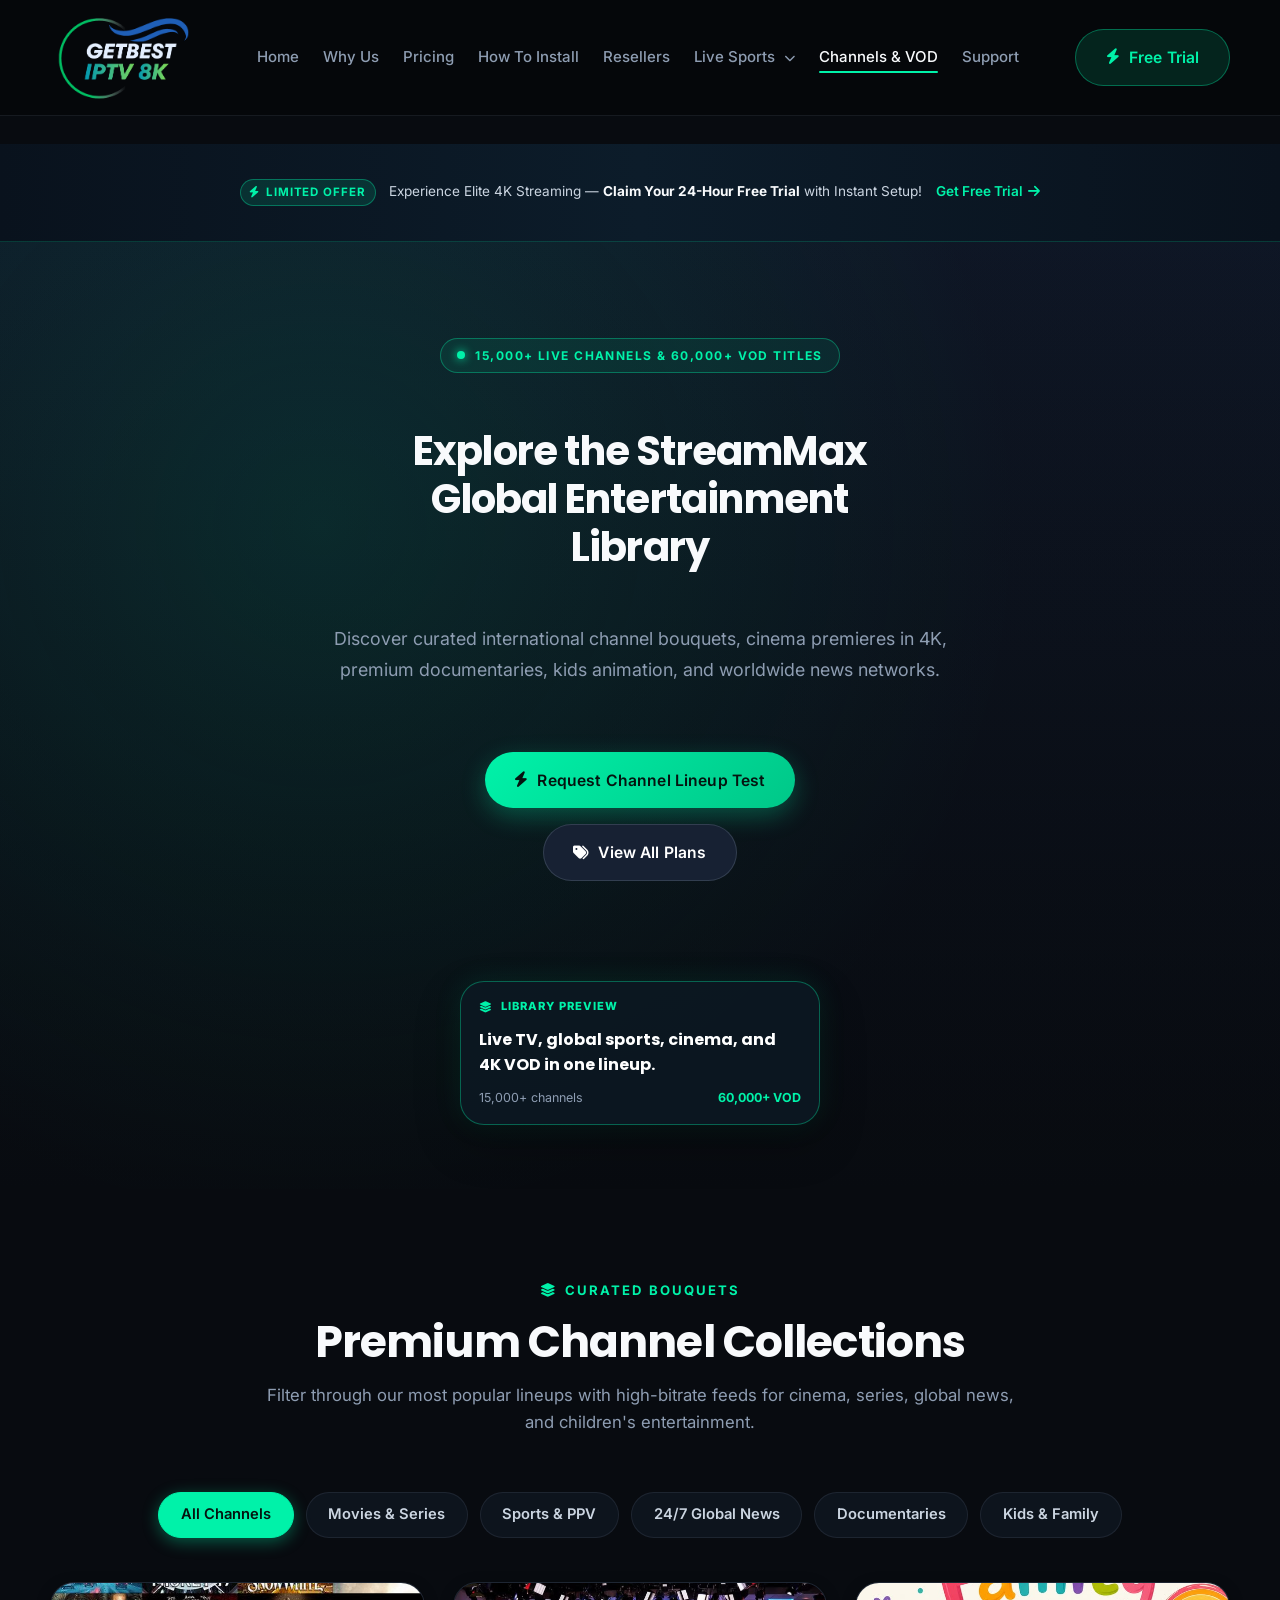
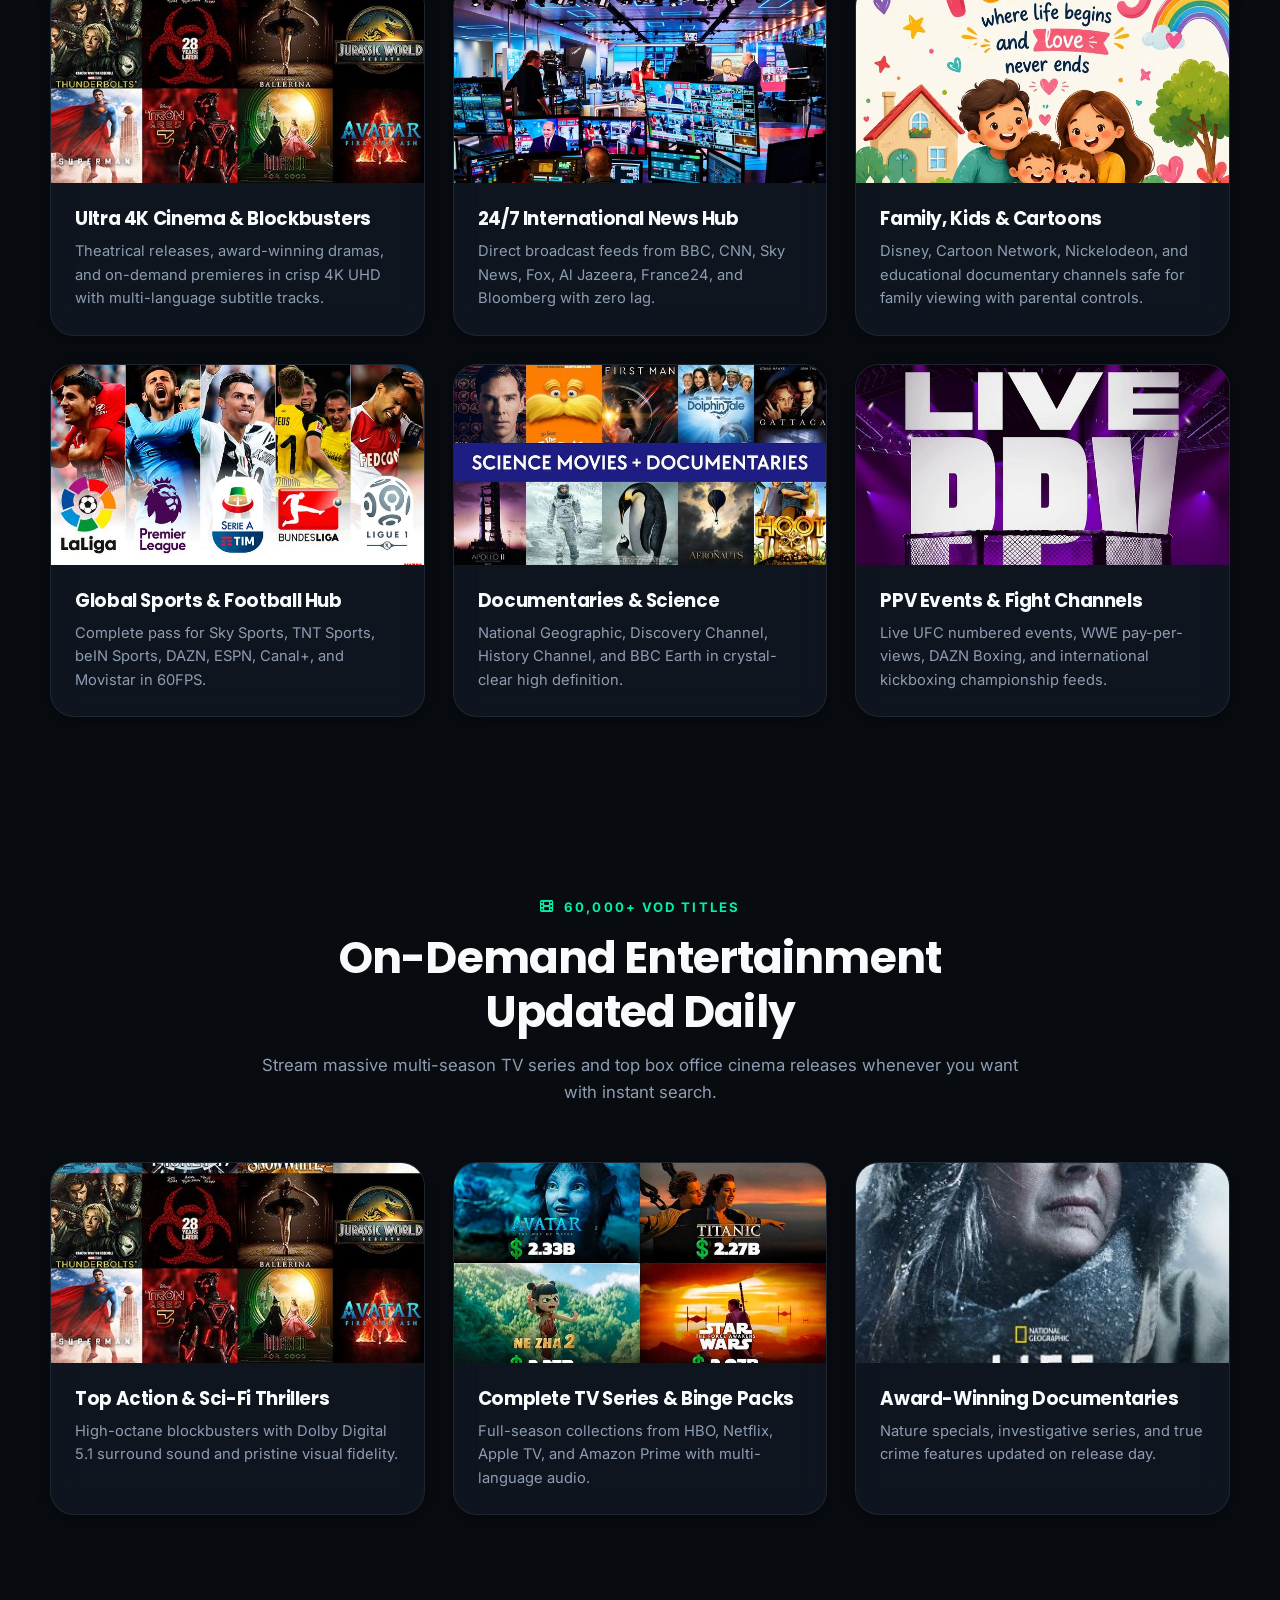
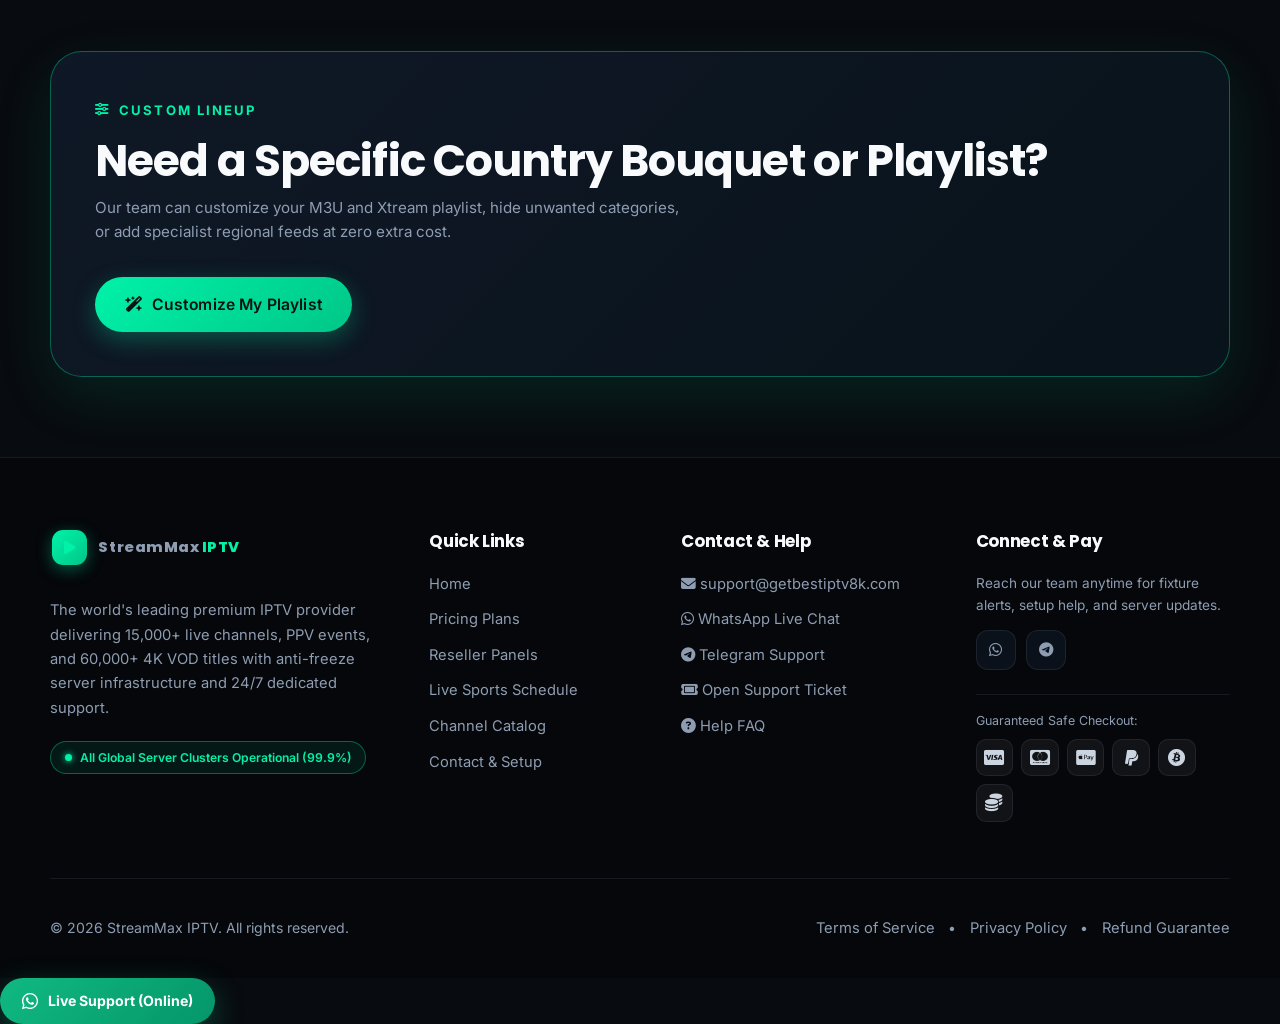
==== commit 8a3419a7: "Update logo and content" ====
--- a/catalog.html
+++ b/catalog.html
@@ -6,18 +6,141 @@
   <meta name="description" content="Browse the StreamMax IPTV channel list with 15,000+ live channels and 60,000+ 4K movies, series, sports, news, kids, and international VOD titles." />
   <meta name="keywords" content="IPTV channel list, IPTV VOD catalog, 4K movies IPTV, live sports channels, international IPTV channels, IPTV movies and series, premium IPTV lineup" />
   <title>15,000+ Live Channels and 60,000+ VOD Titles | StreamMax IPTV</title>
-  <link rel="icon" type="image/svg+xml" href="assets/favicon.svg" />
-  <link rel="canonical" href="https://streammaxiptv.com/catalog.html" />
+  <script type="application/ld+json">
+  {
+    "@context": "https://schema.org",
+    "@type": "CollectionPage",
+    "@id": "https://getbestiptv8k.com/catalog.html#collectionpage",
+    "url": "https://getbestiptv8k.com/catalog.html",
+    "name": "15,000+ Live Channels and 60,000+ VOD Titles | StreamMax IPTV",
+    "description": "Browse the StreamMax IPTV channel list with 15,000+ live channels and 60,000+ 4K movies, series, sports, news, kids, and international VOD titles.",
+    "isPartOf": {
+      "@type": "WebSite",
+      "@id": "https://getbestiptv8k.com/#website",
+      "url": "https://getbestiptv8k.com/",
+      "name": "StreamMax IPTV"
+    },
+    "publisher": {
+      "@type": "Organization",
+      "name": "StreamMax IPTV",
+      "url": "https://getbestiptv8k.com/"
+    },
+    "mainEntity": {
+      "@type": "ItemList",
+      "name": "StreamMax IPTV Channel and VOD Collections",
+      "numberOfItems": 9,
+      "itemListElement": [
+        {
+          "@type": "ListItem",
+          "position": 1,
+          "item": {
+            "@type": "Thing",
+            "name": "Ultra 4K Cinema & Blockbusters",
+            "description": "Theatrical releases, award-winning dramas, and on-demand premieres in crisp 4K UHD with multi-language subtitle tracks.",
+            "image": "https://getbestiptv8k.com/assets/images/Premium%20Channel/Top%20Action%20%26%20Sci-Fi%20Thrillers.jpeg"
+          }
+        },
+        {
+          "@type": "ListItem",
+          "position": 2,
+          "item": {
+            "@type": "Thing",
+            "name": "24/7 International News Hub",
+            "description": "Direct broadcast feeds from BBC, CNN, Sky News, Fox, Al Jazeera, France24, and Bloomberg with zero lag.",
+            "image": "https://getbestiptv8k.com/assets/images/Premium%20Channel/247%20International%20News%20Hub.jpeg"
+          }
+        },
+        {
+          "@type": "ListItem",
+          "position": 3,
+          "item": {
+            "@type": "Thing",
+            "name": "Family, Kids & Cartoons",
+            "description": "Disney, Cartoon Network, Nickelodeon, and educational documentary channels safe for family viewing with parental controls.",
+            "image": "https://getbestiptv8k.com/assets/images/Premium%20Channel/Family%2C%20Kids%20%26%20Cartoons.jpeg"
+          }
+        },
+        {
+          "@type": "ListItem",
+          "position": 4,
+          "item": {
+            "@type": "Thing",
+            "name": "Global Sports & Football Hub",
+            "description": "Complete pass for Sky Sports, TNT Sports, beIN Sports, DAZN, ESPN, Canal+, and Movistar in 60FPS.",
+            "image": "https://getbestiptv8k.com/assets/images/Premium%20Channel/Global%20Sports%20%26%20Football%20Hub.jpeg"
+          }
+        },
+        {
+          "@type": "ListItem",
+          "position": 5,
+          "item": {
+            "@type": "Thing",
+            "name": "Documentaries & Science",
+            "description": "National Geographic, Discovery Channel, History Channel, and BBC Earth in crystal-clear high definition.",
+            "image": "https://getbestiptv8k.com/assets/images/Premium%20Channel/Documentaries%20%26%20Science.jpeg"
+          }
+        },
+        {
+          "@type": "ListItem",
+          "position": 6,
+          "item": {
+            "@type": "Thing",
+            "name": "PPV Events & Fight Channels",
+            "description": "Live UFC numbered events, WWE pay-per-views, DAZN Boxing, and international kickboxing championship feeds.",
+            "image": "https://getbestiptv8k.com/assets/images/Premium%20Channel/PPV%20Events%20%26%20Fight%20Channels.jpeg"
+          }
+        },
+        {
+          "@type": "ListItem",
+          "position": 7,
+          "item": {
+            "@type": "Thing",
+            "name": "Top Action & Sci-Fi Thrillers",
+            "description": "High-octane blockbusters with Dolby Digital 5.1 surround sound and pristine visual fidelity.",
+            "image": "https://getbestiptv8k.com/assets/images/Premium%20Channel/Top%20Action%20%26%20Sci-Fi%20Thrillers.jpeg"
+          }
+        },
+        {
+          "@type": "ListItem",
+          "position": 8,
+          "item": {
+            "@type": "Thing",
+            "name": "Complete TV Series & Binge Packs",
+            "description": "Full-season collections from HBO, Netflix, Apple TV, and Amazon Prime with multi-language audio.",
+            "image": "https://getbestiptv8k.com/assets/images/Premium%20Channel/Complete%20TV%20Series%20%26%20Binge%20Packs.jpeg"
+          }
+        },
+        {
+          "@type": "ListItem",
+          "position": 9,
+          "item": {
+            "@type": "Thing",
+            "name": "Award-Winning Documentaries",
+            "description": "Nature specials, investigative series, and true crime features updated on release day.",
+            "image": "https://getbestiptv8k.com/assets/images/Premium%20Channel/Award-Winning%20Documentaries.jpeg"
+          }
+        }
+      ]
+    }
+  }
+  </script>
+  <link rel="icon" type="image/png" href="/Favicon/favicon-96x96.png" sizes="96x96" />
+  <link rel="icon" type="image/svg+xml" href="/Favicon/favicon.svg" />
+  <link rel="shortcut icon" href="/Favicon/favicon.ico" />
+  <link rel="apple-touch-icon" sizes="180x180" href="/Favicon/apple-touch-icon.png" />
+  <meta name="apple-mobile-web-app-title" content="IPTV 8k" />
+  <link rel="manifest" href="/Favicon/site.webmanifest" />
+  <link rel="canonical" href="https://getbestiptv8k.com/catalog.html" />
   <meta property="og:type" content="website" />
   <meta property="og:site_name" content="StreamMax IPTV" />
-  <meta property="og:url" content="https://streammaxiptv.com/catalog.html" />
+  <meta property="og:url" content="https://getbestiptv8k.com/catalog.html" />
   <meta property="og:title" content="15,000+ Live Channels and 60,000+ VOD Titles | StreamMax IPTV" />
   <meta property="og:description" content="Explore live sports, international TV, movies, series, documentaries, and 4K VOD in one IPTV catalog." />
-  <meta property="og:image" content="https://streammaxiptv.com/assets/images/Premium%20Channel/Global%20Sports%20%26%20Football%20Hub.jpeg" />
+  <meta property="og:image" content="https://getbestiptv8k.com/assets/images/Premium%20Channel/Global%20Sports%20%26%20Football%20Hub.jpeg" />
   <meta name="twitter:card" content="summary_large_image" />
   <meta name="twitter:title" content="15,000+ Live Channels and 60,000+ VOD Titles | StreamMax IPTV" />
   <meta name="twitter:description" content="Discover the StreamMax IPTV live channel list and premium 4K VOD library." />
-  <meta name="twitter:image" content="https://streammaxiptv.com/assets/images/Premium%20Channel/Global%20Sports%20%26%20Football%20Hub.jpeg" />
+  <meta name="twitter:image" content="https://getbestiptv8k.com/assets/images/Premium%20Channel/Global%20Sports%20%26%20Football%20Hub.jpeg" />
   <link rel="preconnect" href="https://fonts.googleapis.com" />
   <link rel="preconnect" href="https://fonts.gstatic.com" crossorigin />
   <link href="https://fonts.googleapis.com/css2?family=Inter:wght@300;400;500;600;700;800&family=Poppins:wght@500;600;700;800&family=Montserrat:wght@600;700;800&display=swap" rel="stylesheet" />
@@ -39,8 +162,7 @@
     <header class="site-header">
       <div class="container header-inner">
         <a href="index.html" class="brand" aria-label="StreamMax IPTV Home">
-          <span class="brand-icon-wrapper"><i class="fa-solid fa-play logo-icon" aria-hidden="true"></i></span>
-          StreamMax<span>IPTV</span>
+          <img src="Logo.png" alt="StreamMax IPTV logo" class="brand-logo" style="width: 150px !important; height: auto !important; max-width: none !important;" />
         </a>
         <nav class="site-nav" id="main-nav" aria-label="Primary navigation">
           <ul class="nav-list">
@@ -216,7 +338,7 @@
         <div>
           <h3>Contact & Help</h3>
           <ul>
-            <li><a href="mailto:support@streammaxiptv.com"><i class="fa-solid fa-envelope"></i> support@streammaxiptv.com</a></li>
+            <li><a href="mailto:support@getbestiptv8k.com"><i class="fa-solid fa-envelope"></i> support@getbestiptv8k.com</a></li>
             <li><a href="support.html#contact-form"><i class="fa-brands fa-whatsapp"></i> WhatsApp Live Chat</a></li>
             <li><a href="support.html#contact-form"><i class="fa-brands fa-telegram"></i> Telegram Support</a></li>
             <li><a href="support.html#contact-form"><i class="fa-solid fa-ticket"></i> Open Support Ticket</a></li>
--- a/assets/style.css
+++ b/assets/style.css
@@ -204,11 +204,27 @@
 .brand {
   display: inline-flex;
   align-items: center;
+  justify-content: center;
+  padding: 0;
+  border: none;
+  background: transparent;
   font-family: 'Poppins', sans-serif;
   font-size: 1.35rem;
   letter-spacing: 0.04em;
   font-weight: 800;
   color: var(--text);
+  line-height: 1;
+  overflow: visible;
+}
+
+.brand img,
+.brand-logo {
+  width: auto;
+  height: 30px;
+  display: block;
+  object-fit: contain;
+  max-width: none;
+  vertical-align: middle;
 }
 
 .brand-icon-wrapper {
@@ -562,7 +578,7 @@
 .page-hero-background {
   position: absolute;
   inset: 0;
-  background: radial-gradient(circle at 50% 30%, rgba(0, 242, 169, 0.12) 0%, transparent 65%), var(--bg);
+  background: transparent;
   overflow: hidden;
 }
 
@@ -574,8 +590,9 @@
   width: 100%;
   height: 100%;
   object-fit: cover;
-  opacity: 0.28;
-  filter: saturate(1.2) contrast(1.1);
+  opacity: 0.7;
+  filter: saturate(1.3) contrast(1.08) brightness(0.9);
+  mix-blend-mode: screen;
   z-index: 0;
   margin: 0;
   padding: 0;
@@ -620,7 +637,7 @@
 .page-hero-overlay {
   position: absolute;
   inset: 0;
-  background: linear-gradient(180deg, rgba(8, 11, 16, 0.72) 0%, rgba(8, 11, 16, 0.92) 80%, var(--bg) 100%);
+  background: linear-gradient(180deg, rgba(8, 11, 16, 0.18) 0%, rgba(8, 11, 16, 0.30) 55%, rgba(8, 11, 16, 0.42) 100%);
   z-index: 1;
 }
 
@@ -1822,6 +1839,27 @@
   font-size: 0.82rem;
   color: var(--muted);
   margin-top: 0.15rem;
+}
+
+/* Continuous review marquee: duplicated items meet at the midpoint. */
+.wa-reviews-track {
+  animation: waReviewsScroll 64s linear infinite;
+}
+
+@keyframes waReviewsScroll {
+  from {
+    transform: translate3d(0, 0, 0);
+  }
+
+  to {
+    transform: translate3d(-50%, 0, 0);
+  }
+}
+
+@media (prefers-reduced-motion: reduce) {
+  .wa-reviews-track {
+    animation: none;
+  }
 }
 
 .slider-button {
@@ -3402,7 +3440,7 @@
   }
 
   .header-actions .button-header-trial {
-    display: none;
+    display: inline-flex;
   }
 
   .hero,
@@ -3981,6 +4019,14 @@
     radial-gradient(900px 400px at 85% 100%, rgba(0, 242, 169, 0.05), transparent 60%),
     var(--bg-deep, #05070a);
   overflow: hidden;
+}
+
+.sports-slider-section {
+  padding-top: 1.25rem;
+  background:
+    radial-gradient(1000px 420px at 20% 0%, rgba(0, 242, 169, 0.06), transparent 55%),
+    radial-gradient(880px 340px at 80% 100%, rgba(72, 252, 208, 0.08), transparent 60%),
+    var(--bg-deep, #05070a);
 }
 
 .poster-slider-section::before {
@@ -4050,21 +4096,25 @@
 
 .ps-track {
   display: flex;
+  width: max-content;
+  will-change: transform;
+  box-sizing: border-box;
+  animation: psScroll 60s linear infinite;
+}
+
+.sports-slider-section .sports-track {
+  animation: psScroll 30s linear infinite reverse;
+}
+
+.ps-group {
+  display: flex;
+  flex: 0 0 auto;
   gap: 1.5rem;
-  will-change: transform;
-  cursor: grab;
-  touch-action: pan-y;
-  padding-inline: 1.5rem;
-  box-sizing: border-box;
-}
-
-.ps-track.ps-dragging {
-  cursor: grabbing;
-  scroll-behavior: auto;
-}
-
-.ps-track.ps-animating {
-  transition: transform 0.36s cubic-bezier(0.22, 0.61, 0.36, 1);
+  padding-right: 1.5rem;
+}
+
+.ps-viewport:hover .ps-track {
+  animation-play-state: paused;
 }
 
 .ps-card {
@@ -4120,61 +4170,14 @@
   opacity: 1;
 }
 
-.ps-controls {
-  display: flex;
-  align-items: center;
-  justify-content: center;
-  gap: 1.25rem;
-  margin-top: 0.5rem;
-}
-
-.ps-arrow {
-  width: 46px;
-  height: 46px;
-  border-radius: 50%;
-  display: inline-flex;
-  align-items: center;
-  justify-content: center;
-  color: var(--accent, #00f2a9);
-  background: var(--surface, rgba(18, 25, 38, 0.72));
-  border: 1px solid rgba(0, 242, 169, 0.28);
-  backdrop-filter: blur(12px);
-  -webkit-backdrop-filter: blur(12px);
-  cursor: pointer;
-  font-size: 1rem;
-  transition: all 0.3s ease;
-}
-
-.ps-arrow:hover {
-  background: var(--accent-soft, rgba(0, 242, 169, 0.12));
-  box-shadow: 0 0 18px var(--accent-glow, rgba(0, 242, 169, 0.35));
-  transform: scale(1.08);
-}
-
-.ps-arrow:active {
-  transform: scale(0.95);
-}
-
-.ps-dots {
-  display: flex;
-  gap: 0.5rem;
-}
-
-.ps-dot {
-  width: 9px;
-  height: 9px;
-  border-radius: 999px;
-  border: none;
-  padding: 0;
-  cursor: pointer;
-  background: rgba(255, 255, 255, 0.18);
-  transition: all 0.35s ease;
-}
-
-.ps-dot.ps-active {
-  width: 26px;
-  background: linear-gradient(90deg, var(--accent, #00f2a9), var(--accent-light, #48fcd0));
-  box-shadow: 0 0 12px var(--accent-glow, rgba(0, 242, 169, 0.35));
+@keyframes psScroll {
+  from {
+    transform: translate3d(0, 0, 0);
+  }
+
+  to {
+    transform: translate3d(-50%, 0, 0);
+  }
 }
 
 @media (max-width: 640px) {
@@ -4183,12 +4186,22 @@
   }
 
   .ps-track {
+    gap: 0;
+  }
+
+  .ps-group {
     gap: 1rem;
-    padding-inline: 1.25rem;
+    padding-right: 1rem;
   }
 
   .poster-slider-section {
     padding: 3.5rem 0 3rem;
+  }
+}
+
+@media (prefers-reduced-motion: reduce) {
+  .ps-track {
+    animation: none;
   }
 }
 
@@ -4259,6 +4272,7 @@
   display: flex;
   width: max-content;
   animation: clmScroll 38s linear infinite;
+  animation-direction: reverse;
 }
 
 .clm-marquee:hover .clm-track {
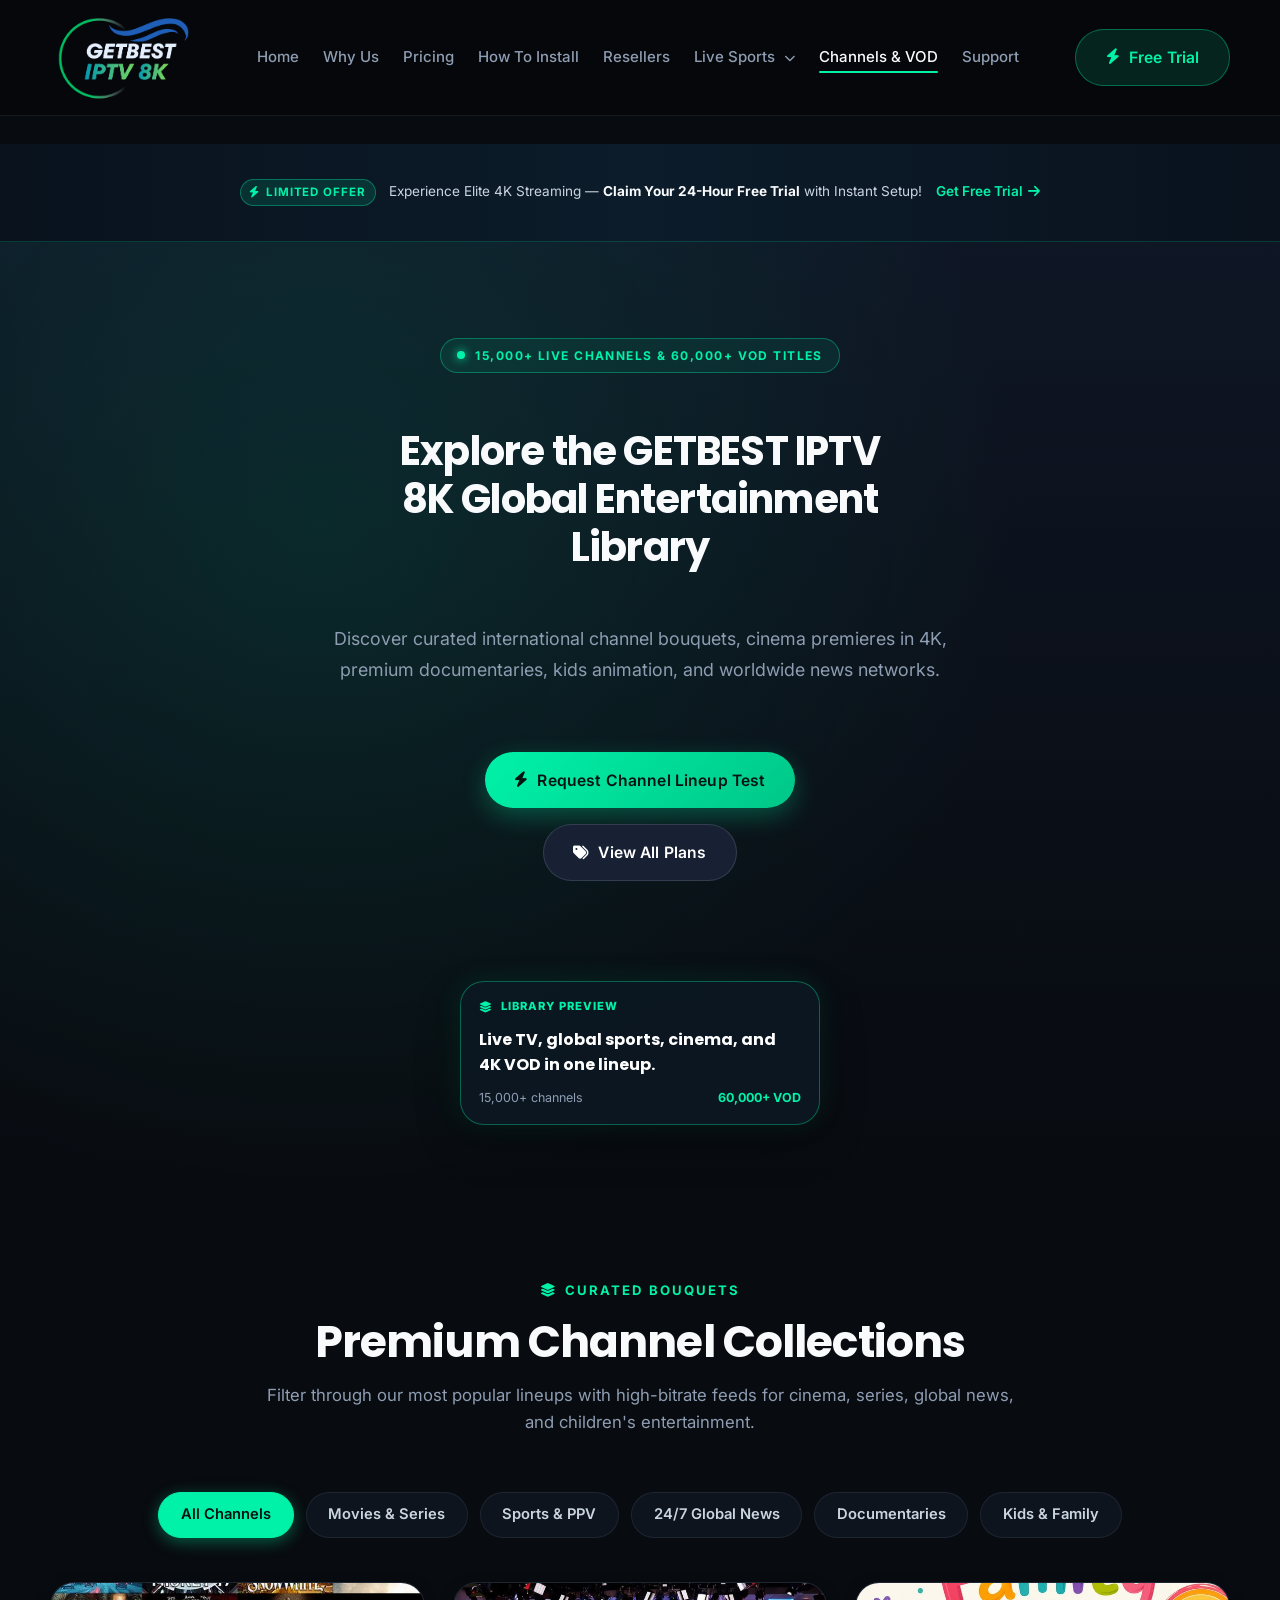
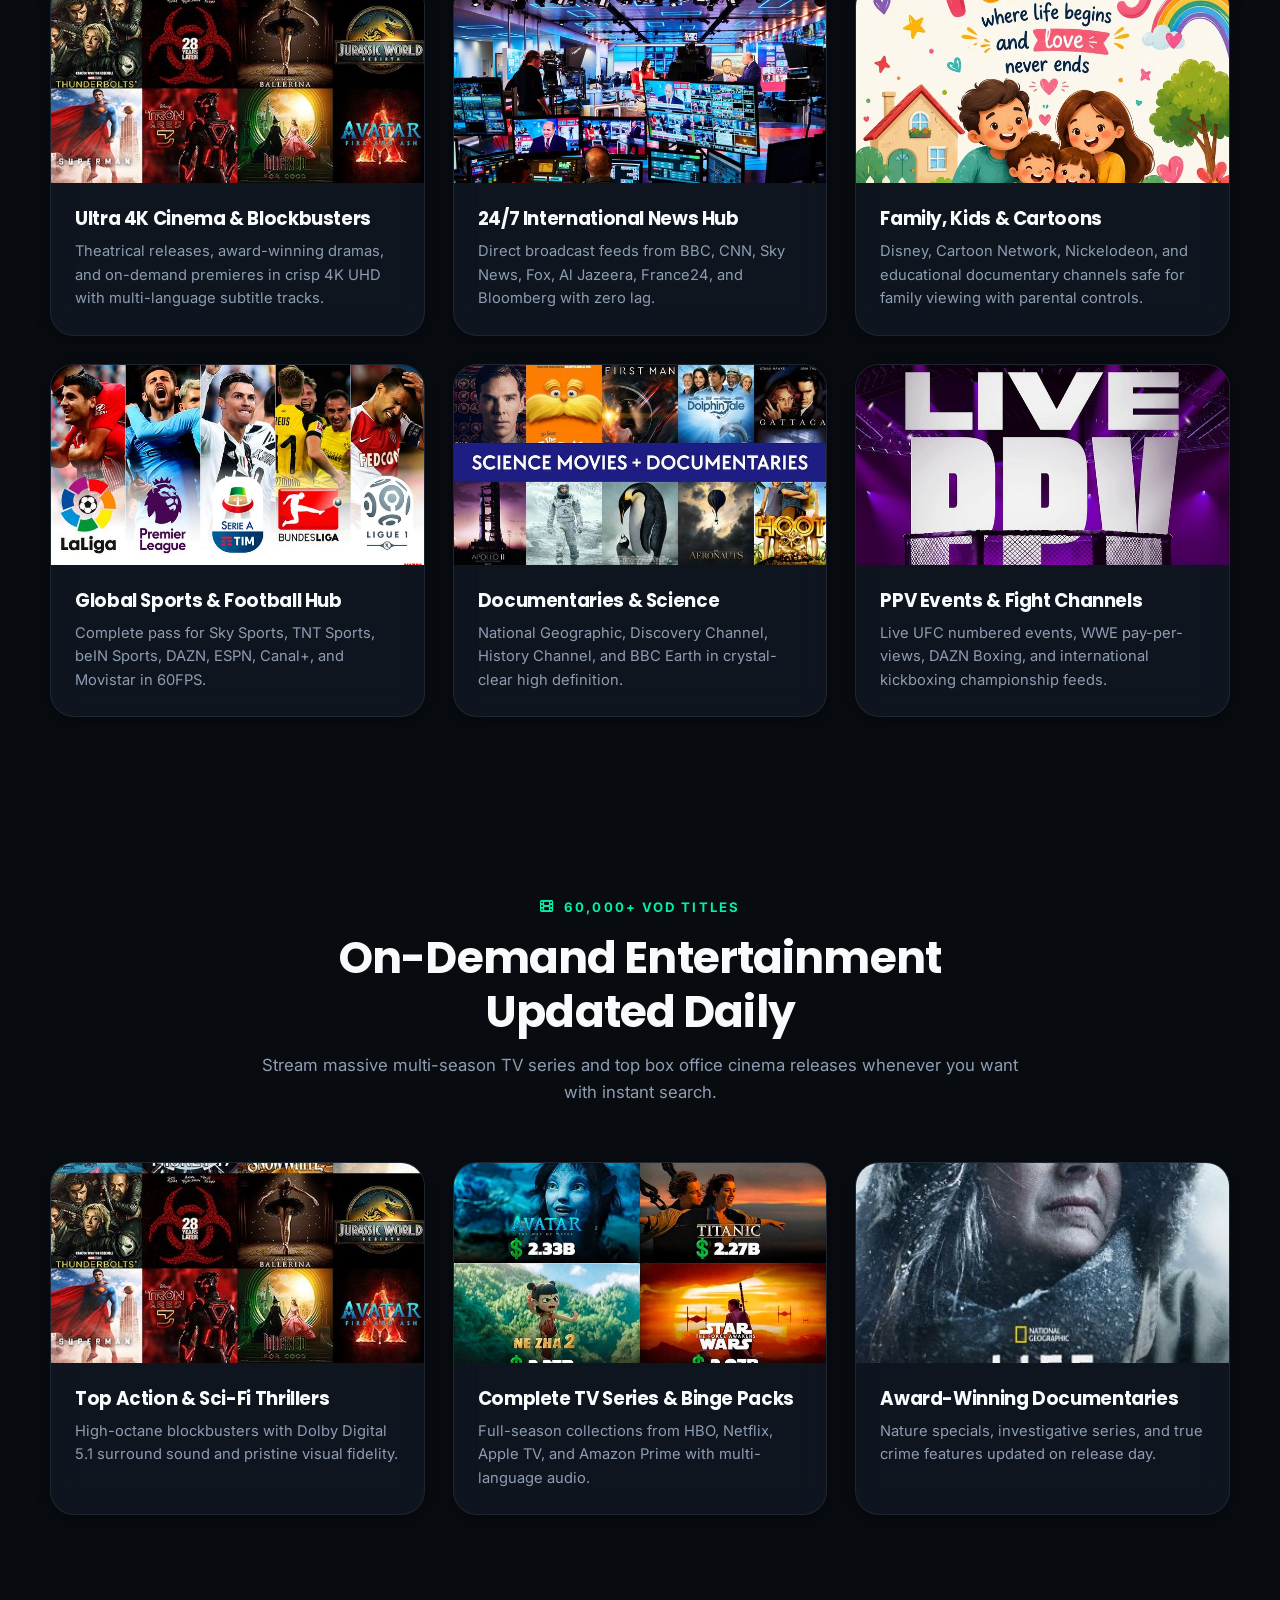
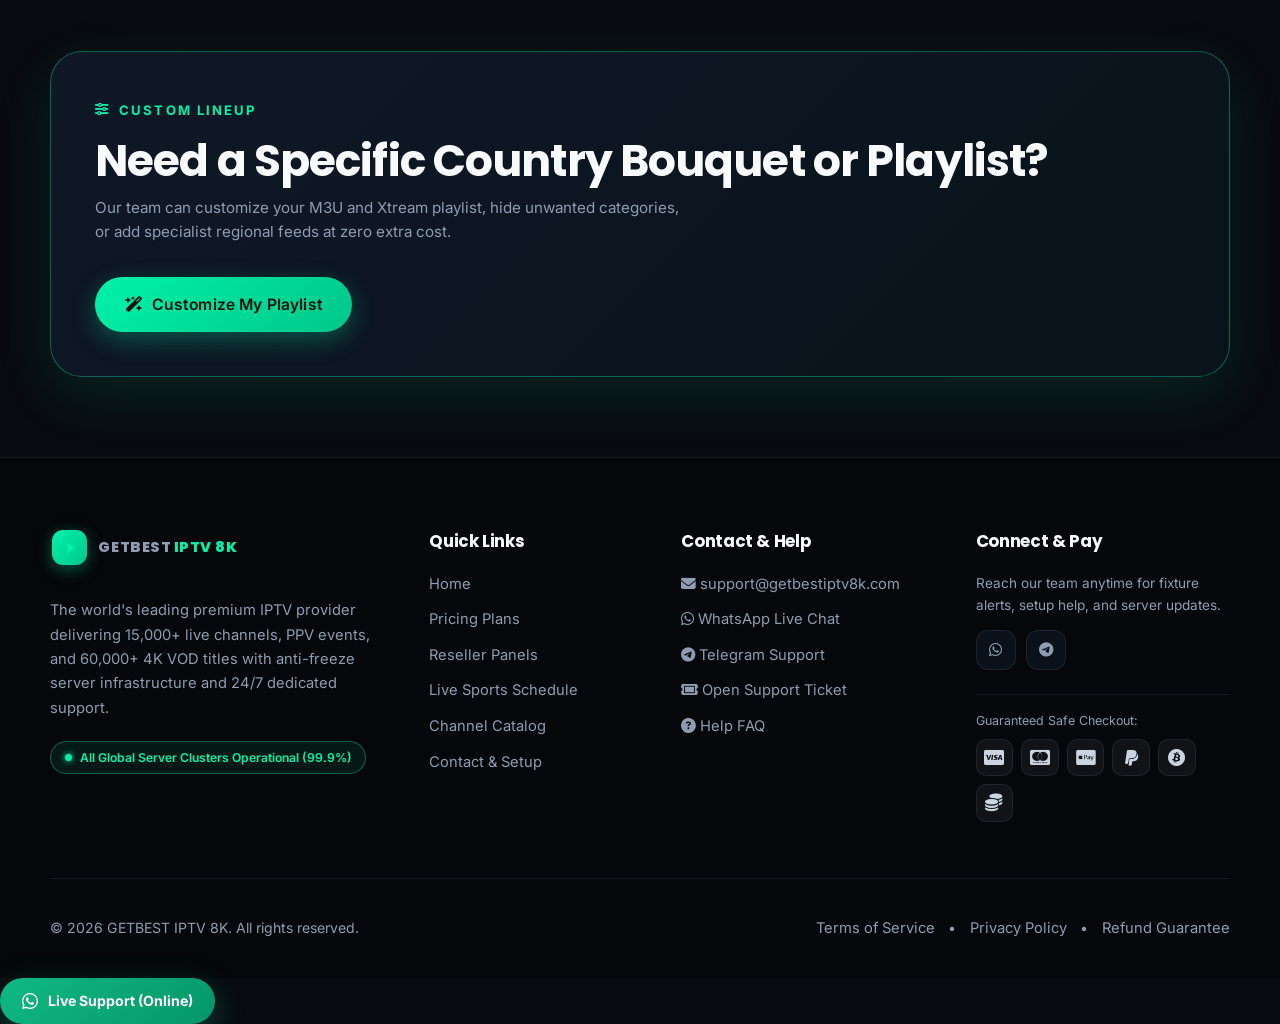
==== commit 55de6c20: "Final rebranding cleanup and verification for GETBEST IPTV 8K" ====
--- a/catalog.html
+++ b/catalog.html
@@ -3,31 +3,31 @@
 <head>
   <meta charset="UTF-8" />
   <meta name="viewport" content="width=device-width, initial-scale=1.0" />
-  <meta name="description" content="Browse the StreamMax IPTV channel list with 15,000+ live channels and 60,000+ 4K movies, series, sports, news, kids, and international VOD titles." />
+  <meta name="description" content="Browse the GETBEST IPTV 8K channel list with 15,000+ live channels and 60,000+ 4K movies, series, sports, news, kids, and international VOD titles." />
   <meta name="keywords" content="IPTV channel list, IPTV VOD catalog, 4K movies IPTV, live sports channels, international IPTV channels, IPTV movies and series, premium IPTV lineup" />
-  <title>15,000+ Live Channels and 60,000+ VOD Titles | StreamMax IPTV</title>
+  <title>15,000+ Live Channels and 60,000+ VOD Titles | GETBEST IPTV 8K</title>
   <script type="application/ld+json">
   {
     "@context": "https://schema.org",
     "@type": "CollectionPage",
     "@id": "https://getbestiptv8k.com/catalog.html#collectionpage",
     "url": "https://getbestiptv8k.com/catalog.html",
-    "name": "15,000+ Live Channels and 60,000+ VOD Titles | StreamMax IPTV",
-    "description": "Browse the StreamMax IPTV channel list with 15,000+ live channels and 60,000+ 4K movies, series, sports, news, kids, and international VOD titles.",
+    "name": "15,000+ Live Channels and 60,000+ VOD Titles | GETBEST IPTV 8K",
+    "description": "Browse the GETBEST IPTV 8K channel list with 15,000+ live channels and 60,000+ 4K movies, series, sports, news, kids, and international VOD titles.",
     "isPartOf": {
       "@type": "WebSite",
       "@id": "https://getbestiptv8k.com/#website",
       "url": "https://getbestiptv8k.com/",
-      "name": "StreamMax IPTV"
+      "name": "GETBEST IPTV 8K"
     },
     "publisher": {
       "@type": "Organization",
-      "name": "StreamMax IPTV",
+      "name": "GETBEST IPTV 8K",
       "url": "https://getbestiptv8k.com/"
     },
     "mainEntity": {
       "@type": "ItemList",
-      "name": "StreamMax IPTV Channel and VOD Collections",
+      "name": "GETBEST IPTV 8K Channel and VOD Collections",
       "numberOfItems": 9,
       "itemListElement": [
         {
@@ -132,14 +132,14 @@
   <link rel="manifest" href="/Favicon/site.webmanifest" />
   <link rel="canonical" href="https://getbestiptv8k.com/catalog.html" />
   <meta property="og:type" content="website" />
-  <meta property="og:site_name" content="StreamMax IPTV" />
+  <meta property="og:site_name" content="GETBEST IPTV 8K" />
   <meta property="og:url" content="https://getbestiptv8k.com/catalog.html" />
-  <meta property="og:title" content="15,000+ Live Channels and 60,000+ VOD Titles | StreamMax IPTV" />
+  <meta property="og:title" content="15,000+ Live Channels and 60,000+ VOD Titles | GETBEST IPTV 8K" />
   <meta property="og:description" content="Explore live sports, international TV, movies, series, documentaries, and 4K VOD in one IPTV catalog." />
   <meta property="og:image" content="https://getbestiptv8k.com/assets/images/Premium%20Channel/Global%20Sports%20%26%20Football%20Hub.jpeg" />
   <meta name="twitter:card" content="summary_large_image" />
-  <meta name="twitter:title" content="15,000+ Live Channels and 60,000+ VOD Titles | StreamMax IPTV" />
-  <meta name="twitter:description" content="Discover the StreamMax IPTV live channel list and premium 4K VOD library." />
+  <meta name="twitter:title" content="15,000+ Live Channels and 60,000+ VOD Titles | GETBEST IPTV 8K" />
+  <meta name="twitter:description" content="Discover the GETBEST IPTV 8K live channel list and premium 4K VOD library." />
   <meta name="twitter:image" content="https://getbestiptv8k.com/assets/images/Premium%20Channel/Global%20Sports%20%26%20Football%20Hub.jpeg" />
   <link rel="preconnect" href="https://fonts.googleapis.com" />
   <link rel="preconnect" href="https://fonts.gstatic.com" crossorigin />
@@ -161,9 +161,7 @@
     <!-- Site Header -->
     <header class="site-header">
       <div class="container header-inner">
-        <a href="index.html" class="brand" aria-label="StreamMax IPTV Home">
-          <img src="Logo.png" alt="StreamMax IPTV logo" class="brand-logo" style="width: 150px !important; height: auto !important; max-width: none !important;" />
-        </a>
+        <a href="index.html" class="brand" aria-label="GETBEST IPTV 8K Home"><img src="Logo.png" alt="GETBEST IPTV 8K" class="brand-logo" style="width: 150px !important; height: auto !important; max-width: none !important;" /></a>
         <nav class="site-nav" id="main-nav" aria-label="Primary navigation">
           <ul class="nav-list">
             <li><a href="index.html#home">Home</a></li>
@@ -196,7 +194,7 @@
             <span class="pulse-dot"></span>
             <span>15,000+ LIVE CHANNELS & 60,000+ VOD TITLES</span>
           </div>
-          <h1>Explore the StreamMax Global Entertainment Library</h1>
+          <h1>Explore the GETBEST IPTV 8K Global Entertainment Library</h1>
           <p class="hero-text">Discover curated international channel bouquets, cinema premieres in 4K, premium documentaries, kids animation, and worldwide news networks.</p>
           <div class="hero-actions">
             <a href="support.html#trial" class="button button-primary"><i class="fa-solid fa-bolt"></i> Request Channel Lineup Test</a>
@@ -320,7 +318,7 @@
     <footer class="site-footer">
       <div class="container footer-grid">
         <div class="footer-col-main">
-          <a href="index.html" class="brand footer-brand"><span class="brand-icon-wrapper"><i class="fa-solid fa-play logo-icon" aria-hidden="true"></i></span>StreamMax<span>IPTV</span></a>
+          <a href="index.html" class="brand footer-brand"><span class="brand-icon-wrapper"><svg class="logo-icon" viewBox="0 0 24 24" width="16" height="16" aria-hidden="true" focusable="false"><path fill="currentColor" d="M8 5.5v13a1 1 0 0 0 1.54.84l9-6.5a1 1 0 0 0 0-1.68l-9-6.5A1 1 0 0 0 8 5.5Z" /></svg></span>GETBEST<span>IPTV 8K</span></a>
           <p class="footer-desc">The world's leading premium IPTV provider delivering 15,000+ live channels, PPV events, and 60,000+ 4K VOD titles with anti-freeze server infrastructure and 24/7 dedicated support.</p>
           <div class="footer-status-pill"><span class="status-indicator"></span><span>All Global Server Clusters Operational (99.9%)</span></div>
         </div>
@@ -367,7 +365,7 @@
       </div>
       <div class="container footer-bottom">
         <div class="footer-bottom-inner">
-          <p>&copy; 2026 StreamMax IPTV. All rights reserved.</p>
+          <p>&copy; 2026 GETBEST IPTV 8K. All rights reserved.</p>
           <div class="footer-bottom-links"><a href="terms.html">Terms of Service</a><span>•</span><a href="privacy.html">Privacy Policy</a><span>•</span><a href="terms.html#refund">Refund Guarantee</a></div>
         </div>
       </div>
--- a/assets/style.css
+++ b/assets/style.css
@@ -1,5 +1,5 @@
-﻿/* ==========================================================================
-   STREAMMAX IPTV — WORLD CLASS DESIGN SYSTEM
+/* ==========================================================================
+   GETBEST IPTV 8K — WORLD CLASS DESIGN SYSTEM
    1. Base: Deep Obsidian Charcoal (#080b10 / #0c1017)
    2. Surface: Sleek Slate Glassmorphism (rgba(18, 25, 38, 0.75))
    3. Accent: Electric Neon Mint (#00f2a9 / #00df9a) & Warm Gold for ratings
@@ -1569,7 +1569,7 @@
   text-decoration: underline;
 }
 
-/* --- Why StreamMax: Rich Interactive Grid --- */
+/* --- Why GETBEST IPTV 8K: Rich Interactive Grid --- */
 .feature-grid {
   display: grid;
   grid-template-columns: repeat(3, 1fr);
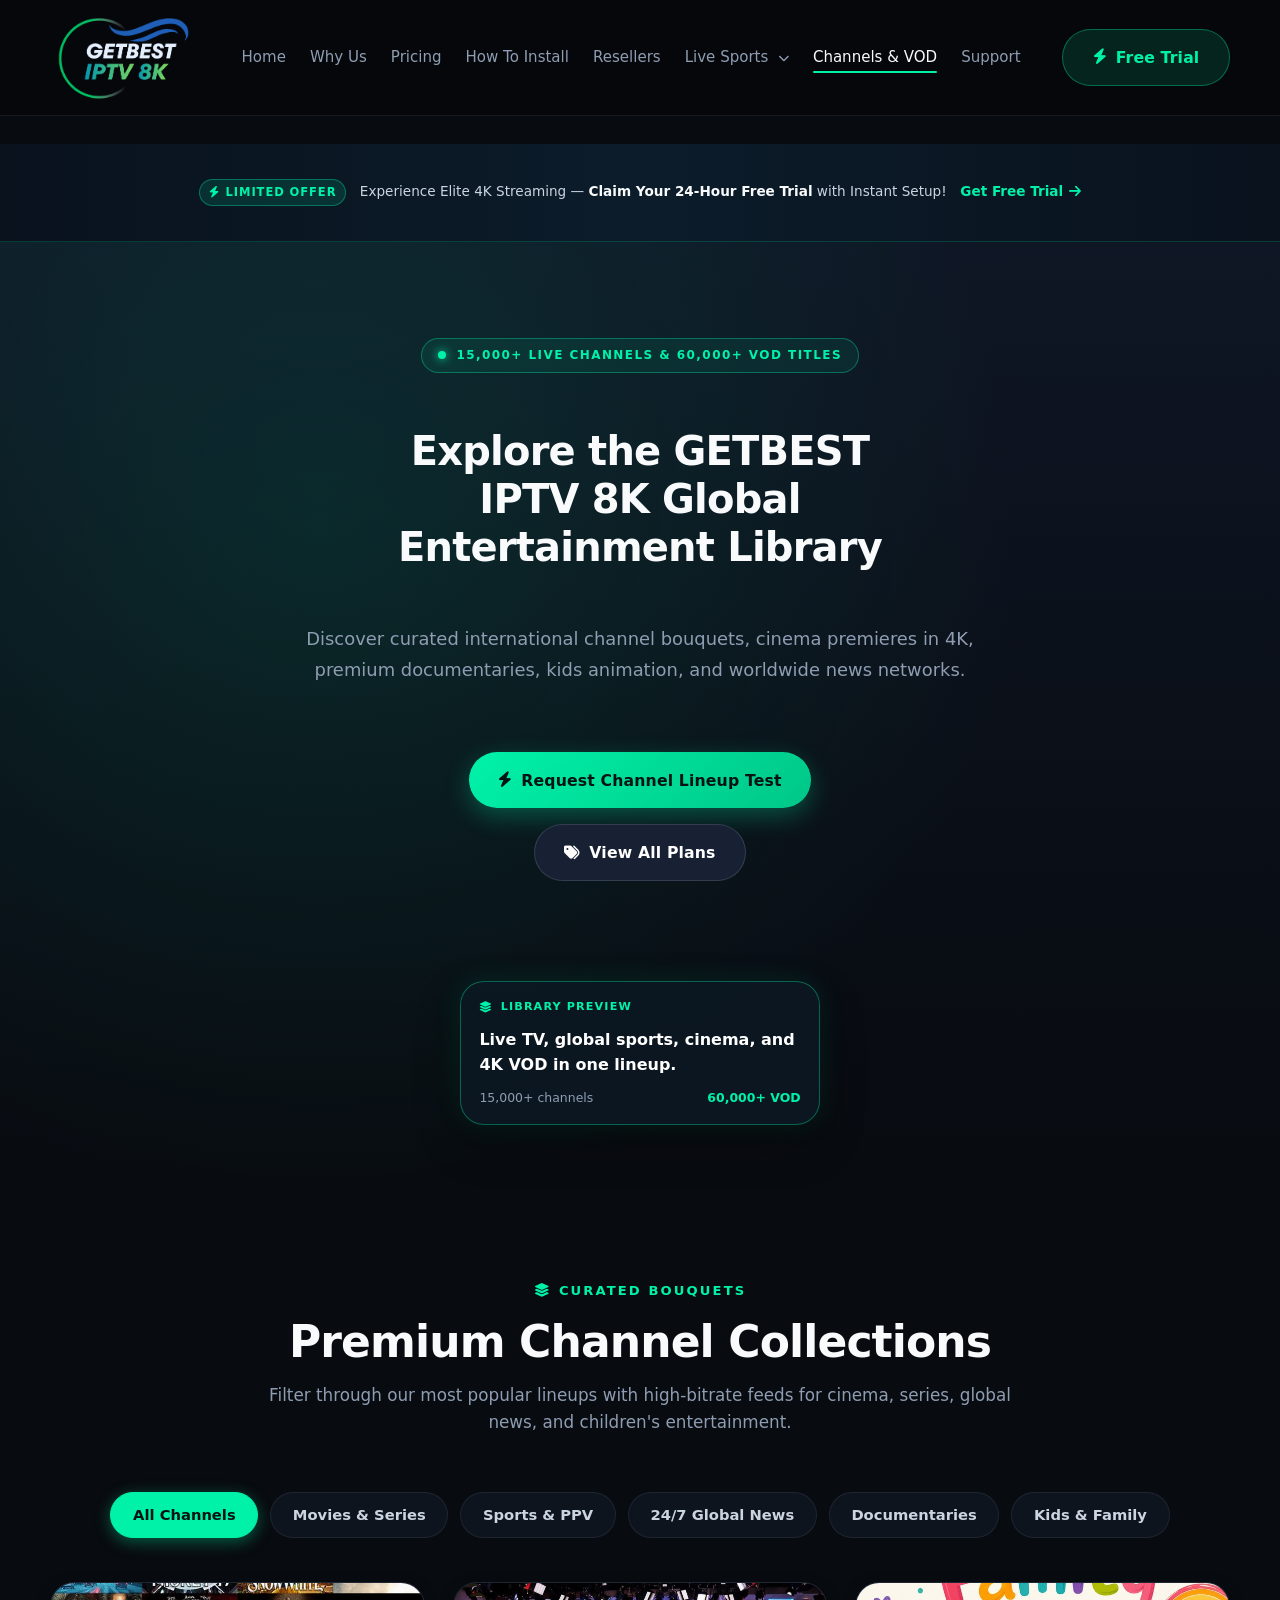
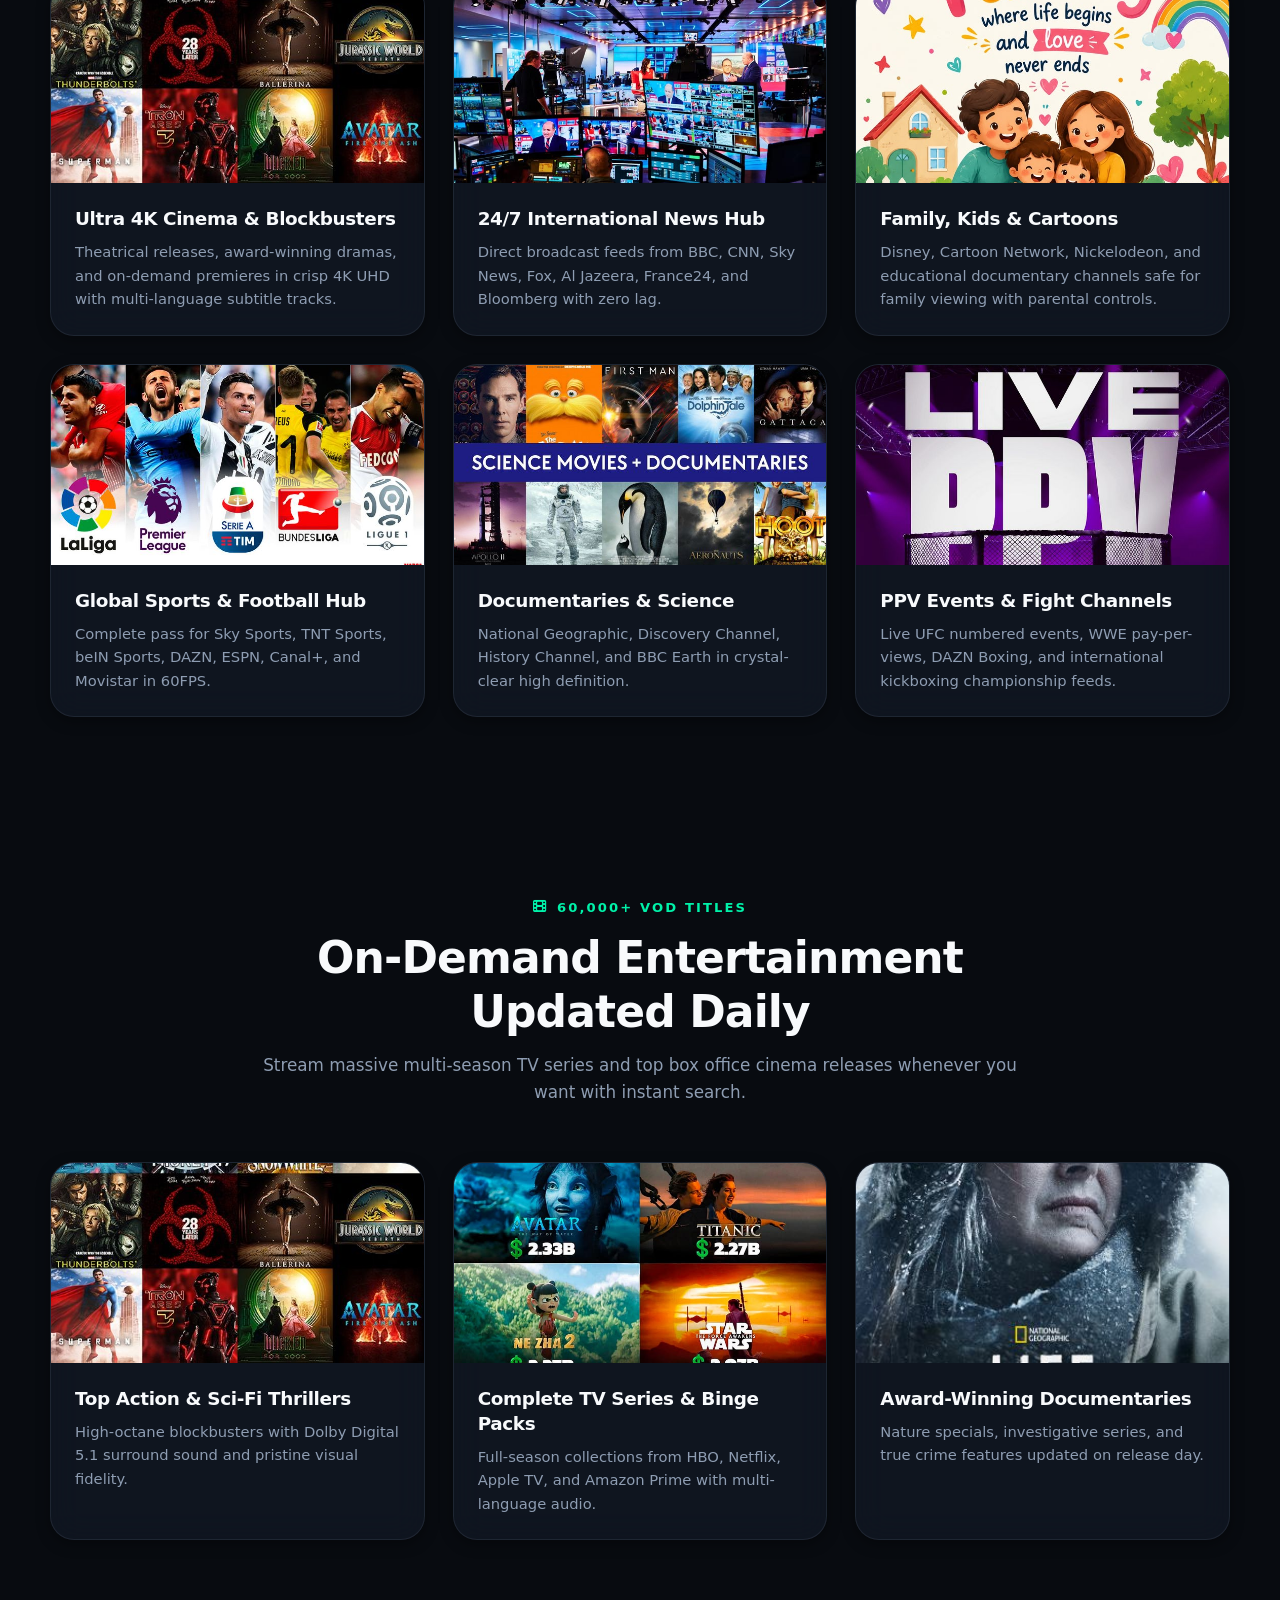
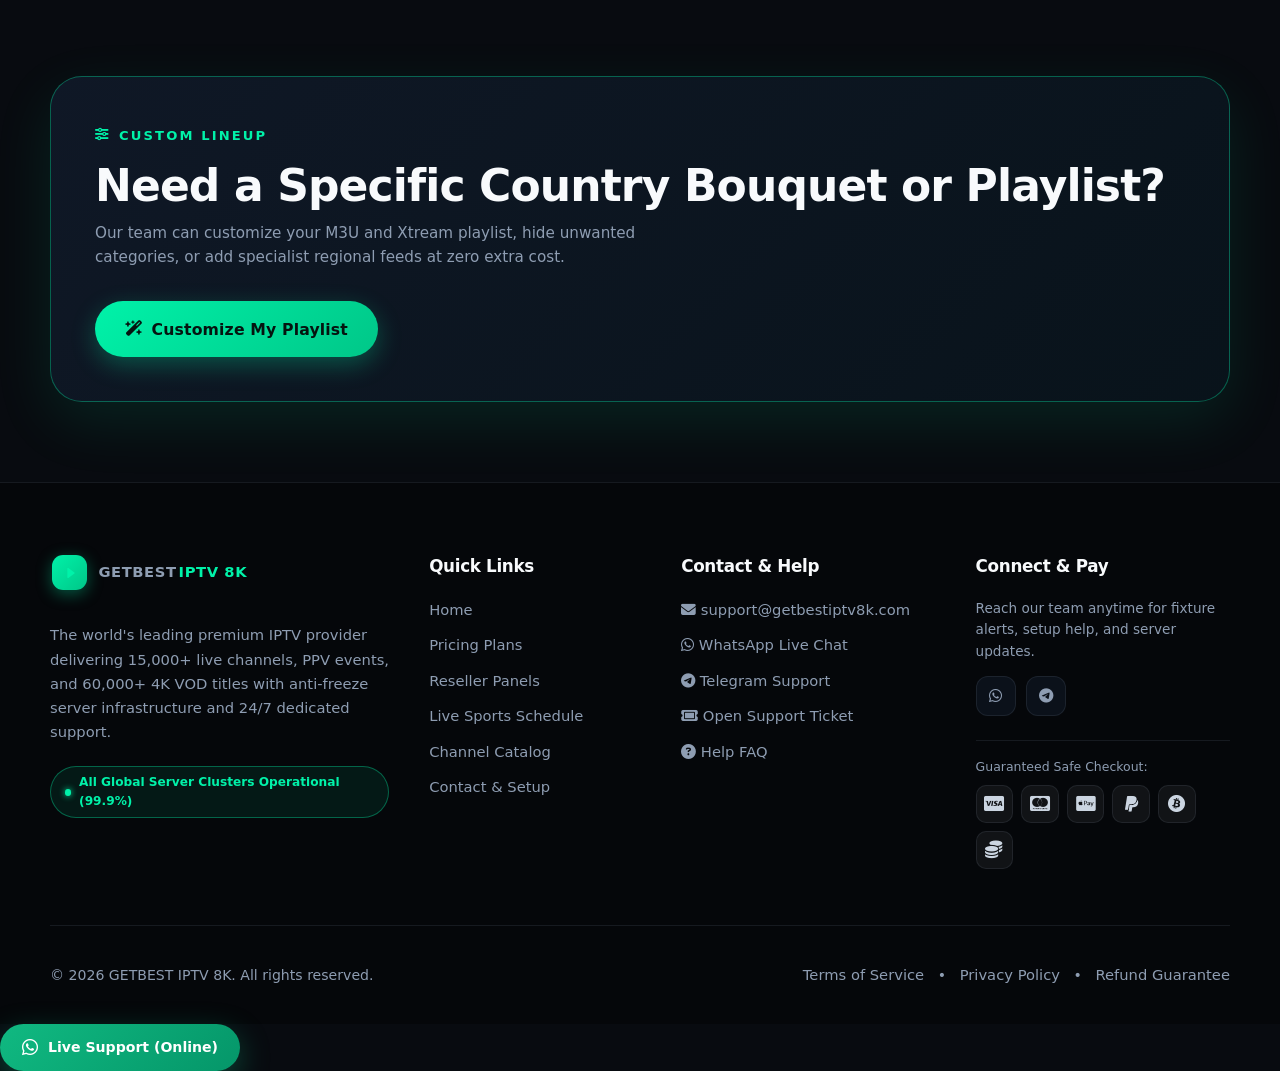
==== commit 37a12718: "Optimize font loading using native system fonts" ====
--- a/catalog.html
+++ b/catalog.html
@@ -10,8 +10,8 @@
   {
     "@context": "https://schema.org",
     "@type": "CollectionPage",
-    "@id": "https://getbestiptv8k.com/catalog.html#collectionpage",
-    "url": "https://getbestiptv8k.com/catalog.html",
+    "@id": "https://getbestiptv8k.com/catalog#collectionpage",
+    "url": "https://getbestiptv8k.com/catalog",
     "name": "15,000+ Live Channels and 60,000+ VOD Titles | GETBEST IPTV 8K",
     "description": "Browse the GETBEST IPTV 8K channel list with 15,000+ live channels and 60,000+ 4K movies, series, sports, news, kids, and international VOD titles.",
     "isPartOf": {
@@ -130,10 +130,10 @@
   <link rel="apple-touch-icon" sizes="180x180" href="/Favicon/apple-touch-icon.png" />
   <meta name="apple-mobile-web-app-title" content="IPTV 8k" />
   <link rel="manifest" href="/Favicon/site.webmanifest" />
-  <link rel="canonical" href="https://getbestiptv8k.com/catalog.html" />
+  <link rel="canonical" href="https://getbestiptv8k.com/catalog" />
   <meta property="og:type" content="website" />
   <meta property="og:site_name" content="GETBEST IPTV 8K" />
-  <meta property="og:url" content="https://getbestiptv8k.com/catalog.html" />
+  <meta property="og:url" content="https://getbestiptv8k.com/catalog" />
   <meta property="og:title" content="15,000+ Live Channels and 60,000+ VOD Titles | GETBEST IPTV 8K" />
   <meta property="og:description" content="Explore live sports, international TV, movies, series, documentaries, and 4K VOD in one IPTV catalog." />
   <meta property="og:image" content="https://getbestiptv8k.com/assets/images/Premium%20Channel/Global%20Sports%20%26%20Football%20Hub.jpeg" />
@@ -141,9 +141,6 @@
   <meta name="twitter:title" content="15,000+ Live Channels and 60,000+ VOD Titles | GETBEST IPTV 8K" />
   <meta name="twitter:description" content="Discover the GETBEST IPTV 8K live channel list and premium 4K VOD library." />
   <meta name="twitter:image" content="https://getbestiptv8k.com/assets/images/Premium%20Channel/Global%20Sports%20%26%20Football%20Hub.jpeg" />
-  <link rel="preconnect" href="https://fonts.googleapis.com" />
-  <link rel="preconnect" href="https://fonts.gstatic.com" crossorigin />
-  <link href="https://fonts.googleapis.com/css2?family=Inter:wght@300;400;500;600;700;800&family=Poppins:wght@500;600;700;800&family=Montserrat:wght@600;700;800&display=swap" rel="stylesheet" />
   <link rel="stylesheet" href="https://cdnjs.cloudflare.com/ajax/libs/font-awesome/6.5.2/css/all.min.css" />
   <link rel="stylesheet" href="assets/style.css" />
 </head>
@@ -154,28 +151,28 @@
       <div class="container announcement-inner">
         <span class="announcement-badge"><i class="fa-solid fa-bolt"></i> LIMITED OFFER</span>
         <p class="announcement-text">Experience Elite 4K Streaming — <strong>Claim Your 24-Hour Free Trial</strong> with Instant Setup!</p>
-        <a href="support.html#trial" class="announcement-link">Get Free Trial <i class="fa-solid fa-arrow-right"></i></a>
+        <a href="support#trial" class="announcement-link">Get Free Trial <i class="fa-solid fa-arrow-right"></i></a>
       </div>
     </div>
 
     <!-- Site Header -->
     <header class="site-header">
       <div class="container header-inner">
-        <a href="index.html" class="brand" aria-label="GETBEST IPTV 8K Home"><img src="Logo.png" alt="GETBEST IPTV 8K" class="brand-logo" style="width: 150px !important; height: auto !important; max-width: none !important;" /></a>
+        <a href="/" class="brand" aria-label="GETBEST IPTV 8K Home"><img src="Logo.png" alt="GETBEST IPTV 8K" class="brand-logo" style="width: 150px !important; height: auto !important; max-width: none !important;" /></a>
         <nav class="site-nav" id="main-nav" aria-label="Primary navigation">
           <ul class="nav-list">
-            <li><a href="index.html#home">Home</a></li>
-            <li><a href="index.html#features">Why Us</a></li>
-            <li><a href="pricing.html">Pricing</a></li>
-            <li><a href="install.html">How To Install</a></li>
-            <li><a href="reseller.html">Resellers</a></li>
-            <li class="nav-dropdown"><details><summary>Live Sports <i class="fa-solid fa-chevron-down"></i></summary><ul class="nav-dropdown-menu"><li><a href="football.html">Live Football</a></li><li><a href="sports.html">Live Sports</a></li></ul></details></li>
-            <li><a href="catalog.html" class="active">Channels & VOD</a></li>
-            <li><a href="support.html">Support</a></li>
+            <li><a href="/#home">Home</a></li>
+            <li><a href="/#features">Why Us</a></li>
+            <li><a href="pricing">Pricing</a></li>
+            <li><a href="install">How To Install</a></li>
+            <li><a href="reseller">Resellers</a></li>
+            <li class="nav-dropdown"><details><summary>Live Sports <i class="fa-solid fa-chevron-down"></i></summary><ul class="nav-dropdown-menu"><li><a href="football">Live Football</a></li><li><a href="sports">Live Sports</a></li></ul></details></li>
+            <li><a href="catalog" class="active">Channels & VOD</a></li>
+            <li><a href="support">Support</a></li>
           </ul>
         </nav>
         <div class="header-actions">
-          <a href="support.html#trial" class="button button-header-trial"><i class="fa-solid fa-bolt"></i> Free Trial</a>
+          <a href="support#trial" class="button button-header-trial"><i class="fa-solid fa-bolt"></i> Free Trial</a>
           <button class="nav-toggle" aria-controls="main-nav" aria-expanded="false" id="nav-toggle" aria-label="Toggle navigation menu">
             <span class="bar"></span>
             <span class="bar"></span>
@@ -197,8 +194,8 @@
           <h1>Explore the GETBEST IPTV 8K Global Entertainment Library</h1>
           <p class="hero-text">Discover curated international channel bouquets, cinema premieres in 4K, premium documentaries, kids animation, and worldwide news networks.</p>
           <div class="hero-actions">
-            <a href="support.html#trial" class="button button-primary"><i class="fa-solid fa-bolt"></i> Request Channel Lineup Test</a>
-            <a href="pricing.html" class="button button-secondary"><i class="fa-solid fa-tags"></i> View All Plans</a>
+            <a href="support#trial" class="button button-primary"><i class="fa-solid fa-bolt"></i> Request Channel Lineup Test</a>
+            <a href="pricing" class="button button-secondary"><i class="fa-solid fa-tags"></i> View All Plans</a>
           </div>
           <aside class="subpage-hero-preview" aria-label="Channel catalog preview">
             <span class="subpage-hero-preview__badge"><i class="fa-solid fa-layer-group"></i> Library Preview</span>
@@ -309,7 +306,7 @@
             <h2>Need a Specific Country Bouquet or Playlist?</h2>
             <p>Our team can customize your M3U and Xtream playlist, hide unwanted categories, or add specialist regional feeds at zero extra cost.</p>
           </div>
-          <a href="support.html#contact-form" class="button button-primary"><i class="fa-solid fa-wand-magic-sparkles"></i> Customize My Playlist</a>
+          <a href="support#contact-form" class="button button-primary"><i class="fa-solid fa-wand-magic-sparkles"></i> Customize My Playlist</a>
         </div>
       </section>
     </main>
@@ -318,37 +315,37 @@
     <footer class="site-footer">
       <div class="container footer-grid">
         <div class="footer-col-main">
-          <a href="index.html" class="brand footer-brand"><span class="brand-icon-wrapper"><svg class="logo-icon" viewBox="0 0 24 24" width="16" height="16" aria-hidden="true" focusable="false"><path fill="currentColor" d="M8 5.5v13a1 1 0 0 0 1.54.84l9-6.5a1 1 0 0 0 0-1.68l-9-6.5A1 1 0 0 0 8 5.5Z" /></svg></span>GETBEST<span>IPTV 8K</span></a>
+          <a href="/" class="brand footer-brand"><span class="brand-icon-wrapper"><svg class="logo-icon" viewBox="0 0 24 24" width="16" height="16" aria-hidden="true" focusable="false"><path fill="currentColor" d="M8 5.5v13a1 1 0 0 0 1.54.84l9-6.5a1 1 0 0 0 0-1.68l-9-6.5A1 1 0 0 0 8 5.5Z" /></svg></span>GETBEST<span>IPTV 8K</span></a>
           <p class="footer-desc">The world's leading premium IPTV provider delivering 15,000+ live channels, PPV events, and 60,000+ 4K VOD titles with anti-freeze server infrastructure and 24/7 dedicated support.</p>
           <div class="footer-status-pill"><span class="status-indicator"></span><span>All Global Server Clusters Operational (99.9%)</span></div>
         </div>
         <div>
           <h3>Quick Links</h3>
           <ul>
-            <li><a href="index.html#home">Home</a></li>
-            <li><a href="pricing.html">Pricing Plans</a></li>
-            <li><a href="reseller.html">Reseller Panels</a></li>
-            <li><a href="sports.html">Live Sports Schedule</a></li>
-            <li><a href="catalog.html">Channel Catalog</a></li>
-            <li><a href="support.html">Contact & Setup</a></li>
+            <li><a href="/#home">Home</a></li>
+            <li><a href="pricing">Pricing Plans</a></li>
+            <li><a href="reseller">Reseller Panels</a></li>
+            <li><a href="sports">Live Sports Schedule</a></li>
+            <li><a href="catalog">Channel Catalog</a></li>
+            <li><a href="support">Contact & Setup</a></li>
           </ul>
         </div>
         <div>
           <h3>Contact & Help</h3>
           <ul>
             <li><a href="mailto:support@getbestiptv8k.com"><i class="fa-solid fa-envelope"></i> support@getbestiptv8k.com</a></li>
-            <li><a href="support.html#contact-form"><i class="fa-brands fa-whatsapp"></i> WhatsApp Live Chat</a></li>
-            <li><a href="support.html#contact-form"><i class="fa-brands fa-telegram"></i> Telegram Support</a></li>
-            <li><a href="support.html#contact-form"><i class="fa-solid fa-ticket"></i> Open Support Ticket</a></li>
-            <li><a href="index.html#faq"><i class="fa-solid fa-circle-question"></i> Help FAQ</a></li>
+            <li><a href="support#contact-form"><i class="fa-brands fa-whatsapp"></i> WhatsApp Live Chat</a></li>
+            <li><a href="support#contact-form"><i class="fa-brands fa-telegram"></i> Telegram Support</a></li>
+            <li><a href="support#contact-form"><i class="fa-solid fa-ticket"></i> Open Support Ticket</a></li>
+            <li><a href="/#faq"><i class="fa-solid fa-circle-question"></i> Help FAQ</a></li>
           </ul>
         </div>
         <div>
           <h3>Connect & Pay</h3>
           <p class="footer-subtext">Reach our team anytime for fixture alerts, setup help, and server updates.</p>
           <div class="footer-icon-row" aria-label="Support channels">
-            <a href="support.html#contact-form" class="footer-icon-placeholder" aria-label="WhatsApp" title="WhatsApp"><i class="fa-brands fa-whatsapp"></i></a>
-            <a href="support.html#contact-form" class="footer-icon-placeholder" aria-label="Telegram" title="Telegram"><i class="fa-brands fa-telegram"></i></a>
+            <a href="support#contact-form" class="footer-icon-placeholder" aria-label="WhatsApp" title="WhatsApp"><i class="fa-brands fa-whatsapp"></i></a>
+            <a href="support#contact-form" class="footer-icon-placeholder" aria-label="Telegram" title="Telegram"><i class="fa-brands fa-telegram"></i></a>
             </div>
           <div class="footer-payment-wrapper">
             <span class="payment-title">Guaranteed Safe Checkout:</span>
@@ -366,12 +363,12 @@
       <div class="container footer-bottom">
         <div class="footer-bottom-inner">
           <p>&copy; 2026 GETBEST IPTV 8K. All rights reserved.</p>
-          <div class="footer-bottom-links"><a href="terms.html">Terms of Service</a><span>•</span><a href="privacy.html">Privacy Policy</a><span>•</span><a href="terms.html#refund">Refund Guarantee</a></div>
+          <div class="footer-bottom-links"><a href="terms">Terms of Service</a><span>•</span><a href="privacy">Privacy Policy</a><span>•</span><a href="terms#refund">Refund Guarantee</a></div>
         </div>
       </div>
     </footer>
     <button class="back-to-top" aria-label="Back to top" title="Scroll to top"><i class="fa-solid fa-arrow-up" aria-hidden="true"></i></button>
-    <a class="sticky-cta" href="support.html#contact-form" aria-label="Chat with Support on WhatsApp"><i class="fa-brands fa-whatsapp" aria-hidden="true"></i><span>Live Support (Online)</span></a>
+    <a class="sticky-cta" href="support#contact-form" aria-label="Chat with Support on WhatsApp"><i class="fa-brands fa-whatsapp" aria-hidden="true"></i><span>Live Support (Online)</span></a>
   </div>
   <script src="assets/script.js"></script>
 </body>
--- a/assets/style.css
+++ b/assets/style.css
@@ -7,7 +7,7 @@
 
 :root {
   color-scheme: dark;
-  font-family: 'Inter', system-ui, -apple-system, BlinkMacSystemFont, 'Segoe UI', Roboto, sans-serif;
+  font-family: system-ui, -apple-system, BlinkMacSystemFont, "Segoe UI", Arial, sans-serif;
   font-size: 16px;
   line-height: 1.6;
   color: #f1f5f9;
@@ -208,7 +208,6 @@
   padding: 0;
   border: none;
   background: transparent;
-  font-family: 'Poppins', sans-serif;
   font-size: 1.35rem;
   letter-spacing: 0.04em;
   font-weight: 800;
@@ -414,7 +413,6 @@
 h3,
 h4 {
   margin: 0;
-  font-family: 'Poppins', sans-serif;
   color: var(--text);
   font-weight: 700;
   letter-spacing: -0.02em;
@@ -916,7 +914,6 @@
 }
 
 .stat-value {
-  font-family: 'Montserrat', sans-serif;
   font-size: clamp(2.1rem, 2.8vw, 2.75rem);
   font-weight: 800;
   color: var(--text);
@@ -1025,7 +1022,6 @@
 .football-hero h1 {
   max-width: 18ch;
   margin: 0 auto 1.35rem;
-  font-family: 'Poppins', sans-serif;
   font-size: 2.5rem;
   font-weight: 800;
   line-height: 1.12;
@@ -1814,7 +1810,6 @@
 }
 
 .testimonial-meta strong {
-  font-family: 'Poppins', sans-serif;
   font-size: 0.95rem;
   color: var(--text);
 }
@@ -2059,7 +2054,6 @@
 }
 
 .plan-price {
-  font-family: 'Montserrat', sans-serif;
   font-size: 2.15rem;
   font-weight: 800;
   line-height: 1;
@@ -2671,7 +2665,6 @@
 
 .subpage-hero-preview__title {
   color: #ffffff;
-  font-family: 'Poppins', sans-serif;
   font-size: 1rem;
   font-weight: 700;
 }
@@ -2794,7 +2787,6 @@
 .league-card span {
   position: relative;
   z-index: 2;
-  font-family: 'Poppins', sans-serif;
   font-size: 1.15rem;
   font-weight: 700;
   color: var(--text);
@@ -3776,7 +3768,6 @@
 }
 
 .roi-val {
-  font-family: 'Montserrat', sans-serif;
   font-size: 2rem;
   font-weight: 800;
   color: var(--text);
@@ -4063,7 +4054,6 @@
 }
 
 .ps-title {
-  font-family: 'Poppins', sans-serif;
   font-size: clamp(1.9rem, 3.4vw, 2.7rem);
   margin: 1rem 0 0.6rem;
   color: var(--text, #f8fafc);
@@ -4246,7 +4236,6 @@
 }
 
 .clm-title {
-  font-family: 'Poppins', sans-serif;
   font-size: clamp(1.5rem, 2.6vw, 2.1rem);
   margin: 0.9rem 0 0;
   color: var(--text, #f8fafc);
@@ -4295,7 +4284,6 @@
   gap: 0.6rem;
   padding: 0.85rem 1.4rem;
   border-radius: 14px;
-  font-family: 'Poppins', sans-serif;
   font-size: 0.95rem;
   font-weight: 600;
   letter-spacing: 0.02em;
@@ -4339,7 +4327,6 @@
   gap: 0.55rem;
   padding: 0.85rem 1.7rem;
   border-radius: 14px;
-  font-family: 'Poppins', sans-serif;
   font-size: 1rem;
   font-weight: 600;
   letter-spacing: 0.02em;
